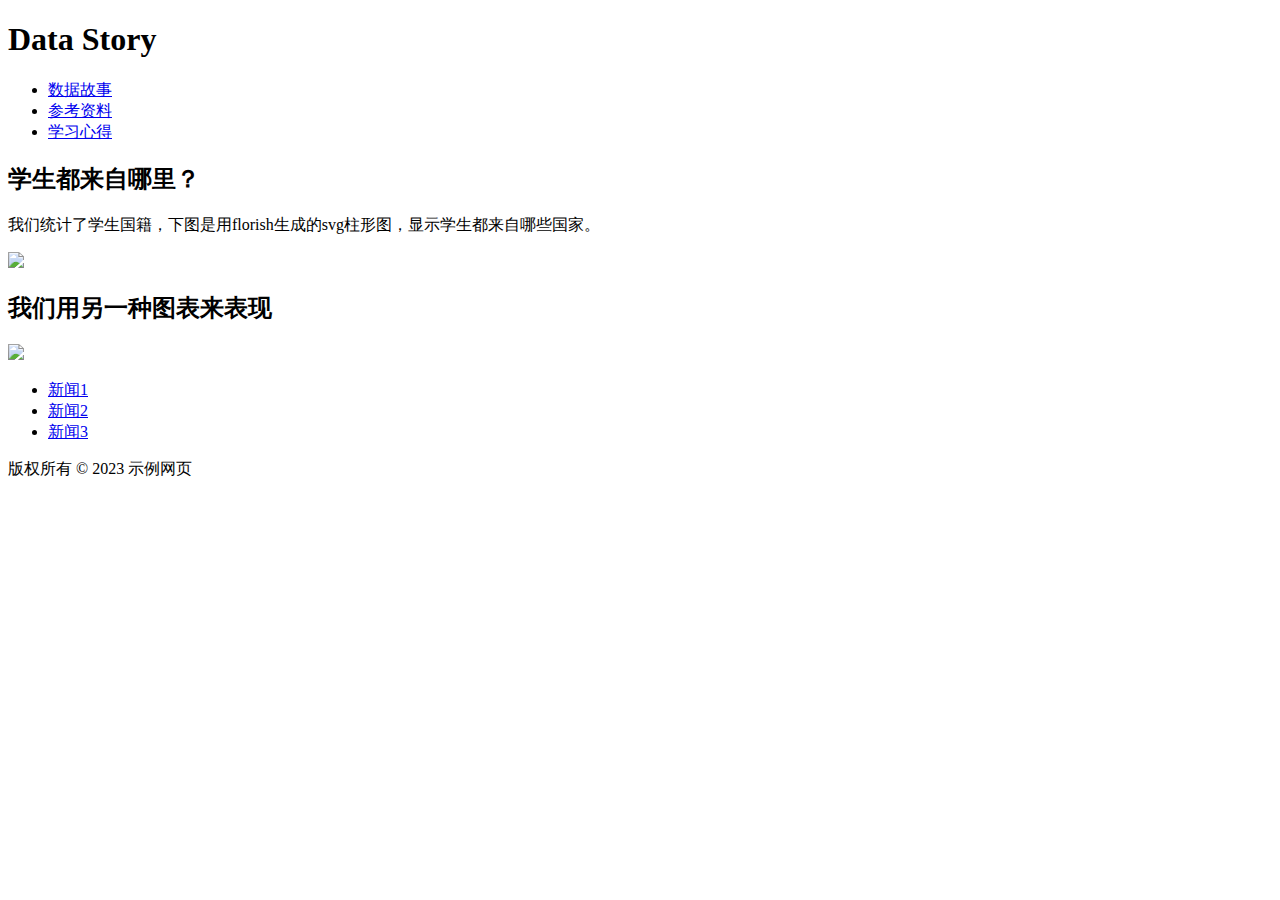
==== index.html @ 2dd67aa3 "Add files via upload" ====
<!DOCTYPE html>
<html>
  <head>
    <meta charset="UTF-8">
    <title>DataWork</title>
    <link rel="stylesheet" href="css/style.css">
  </head>
  <body>
    <header>
      <h1>Data Story</h1>
    </header>
    <nav>
      <ul>
        <li><a href="#">数据故事</a></li>
        <li><a href="#">参考资料</a></li>
        <li><a href="#">学习心得</a></li>
		</ul>
    </nav>
    <main>
      <section>
        <h2>学生都来自哪里？</h2>
        <p>我们统计了学生国籍，下图是用florish生成的svg柱形图，显示学生都来自哪些国家。</p>
		<img width="400px" src="img/column-svg.svg"></img>
	  </section>
      <section>
        <h2>我们用另一种图表来表现</h2>
		<img width="400px" src="img/circle-svg.svg"></img>
        <ul>
          <li><a href="#">新闻1</a></li>
          <li><a href="#">新闻2</a></li>
          <li><a href="#">新闻3</a></li>
        </ul>
      </section>
    </main>
    <footer>
      <p>版权所有 © 2023 示例网页</p>
    </footer>
  </body>
</html>
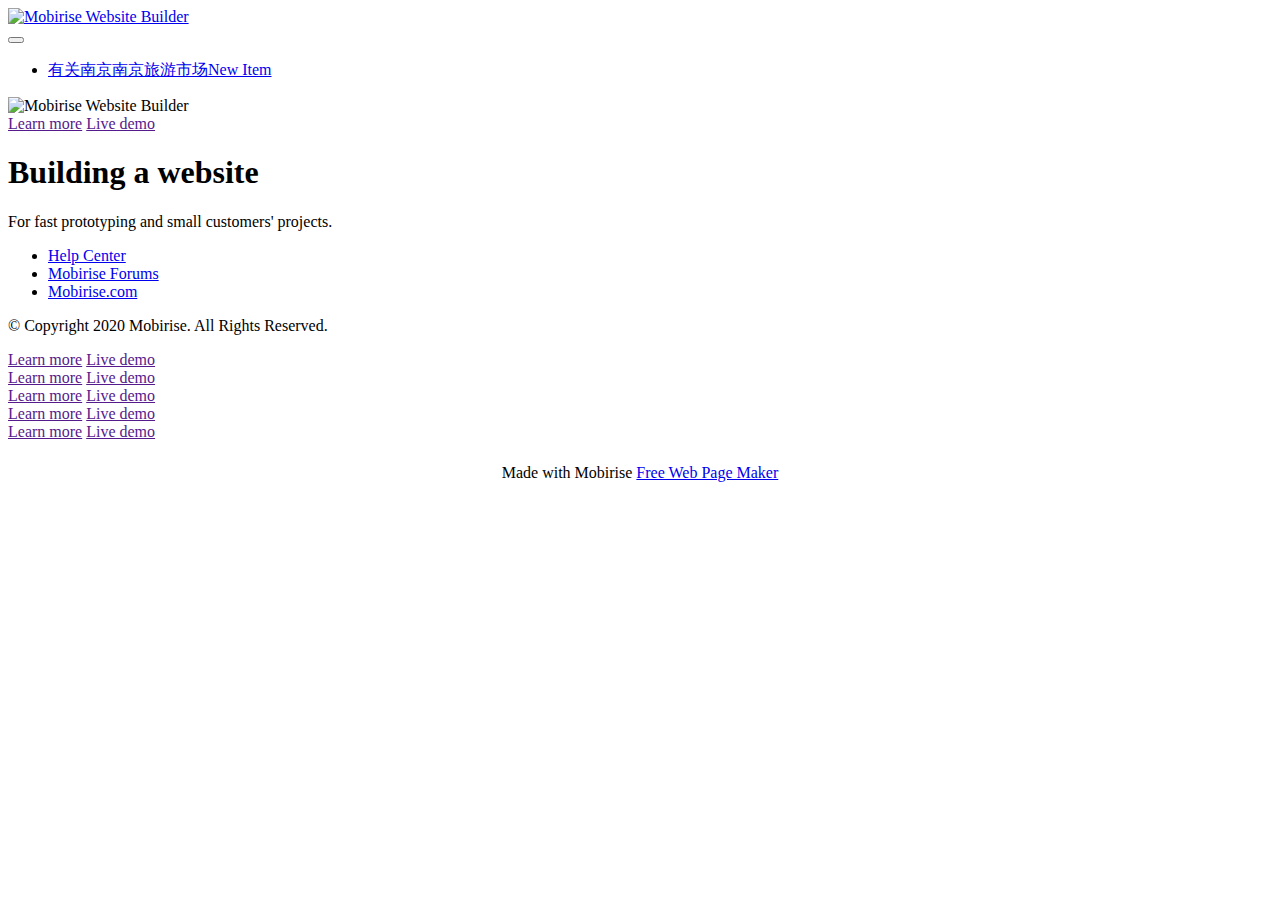
==== commit d3750ca9: "Add files via upload" ====
--- a/index.html
+++ b/index.html
@@ -1,39 +1,292 @@
-<!DOCTYPE html>
-<html>
-  <head>
-    <meta charset="UTF-8">
-    <title>DataWork</title>
-    <link rel="stylesheet" href="css/style.css">
-  </head>
-  <body>
-    <header>
-      <h1>Data Story</h1>
-    </header>
-    <nav>
-      <ul>
-        <li><a href="#">数据故事</a></li>
-        <li><a href="#">参考资料</a></li>
-        <li><a href="#">学习心得</a></li>
-		</ul>
-    </nav>
-    <main>
-      <section>
-        <h2>学生都来自哪里？</h2>
-        <p>我们统计了学生国籍，下图是用florish生成的svg柱形图，显示学生都来自哪些国家。</p>
-		<img width="400px" src="img/column-svg.svg"></img>
-	  </section>
-      <section>
-        <h2>我们用另一种图表来表现</h2>
-		<img width="400px" src="img/circle-svg.svg"></img>
-        <ul>
-          <li><a href="#">新闻1</a></li>
-          <li><a href="#">新闻2</a></li>
-          <li><a href="#">新闻3</a></li>
-        </ul>
-      </section>
-    </main>
-    <footer>
-      <p>版权所有 © 2023 示例网页</p>
-    </footer>
-  </body>
+<!DOCTYPE html>
+<html  >
+<head>
+  <!-- Site made with Mobirise Website Builder v5.8.12, https://mobirise.com -->
+  <meta charset="UTF-8">
+  <meta http-equiv="X-UA-Compatible" content="IE=edge">
+  <meta name="generator" content="Mobirise v5.8.12, mobirise.com">
+  <meta name="viewport" content="width=device-width, initial-scale=1, minimum-scale=1">
+  <link rel="shortcut icon" href="assets/images/-121x109.jpeg" type="image/x-icon">
+  <meta name="description" content="">
+  
+  
+  <title>Home</title>
+  <link rel="stylesheet" href="assets/web/assets/mobirise-icons2/mobirise2.css">
+  <link rel="stylesheet" href="assets/bootstrap/css/bootstrap.min.css">
+  <link rel="stylesheet" href="assets/bootstrap/css/bootstrap-grid.min.css">
+  <link rel="stylesheet" href="assets/bootstrap/css/bootstrap-reboot.min.css">
+  <link rel="stylesheet" href="assets/dropdown/css/style.css">
+  <link rel="stylesheet" href="assets/socicon/css/styles.css">
+  <link rel="stylesheet" href="assets/theme/css/style.css">
+  <link rel="preload" href="https://fonts.googleapis.com/css?family=Jost:100,200,300,400,500,600,700,800,900,100i,200i,300i,400i,500i,600i,700i,800i,900i&display=swap" as="style" onload="this.onload=null;this.rel='stylesheet'">
+  <noscript><link rel="stylesheet" href="https://fonts.googleapis.com/css?family=Jost:100,200,300,400,500,600,700,800,900,100i,200i,300i,400i,500i,600i,700i,800i,900i&display=swap"></noscript>
+  <link rel="preload" as="style" href="assets/mobirise/css/mbr-additional.css"><link rel="stylesheet" href="assets/mobirise/css/mbr-additional.css" type="text/css">
+
+  
+  
+  
+</head>
+<body>
+  
+  <section data-bs-version="5.1" class="menu cid-s48OLK6784" once="menu" id="menu1-h">
+    
+    <nav class="navbar navbar-dropdown navbar-fixed-top navbar-expand-lg">
+        <div class="container">
+            <div class="navbar-brand">
+                <span class="navbar-logo">
+                    <a href="https://mobiri.se">
+                        <img src="assets/images/-121x109.jpeg" alt="Mobirise Website Builder" style="height: 3.8rem;">
+                    </a>
+                </span>
+                <span class="navbar-caption-wrap"><a class="navbar-caption text-primary display-7" href="https://mobiri.se"></a></span>
+            </div>
+            <button class="navbar-toggler" type="button" data-toggle="collapse" data-bs-toggle="collapse" data-target="#navbarSupportedContent" data-bs-target="#navbarSupportedContent" aria-controls="navbarNavAltMarkup" aria-expanded="false" aria-label="Toggle navigation">
+                <div class="hamburger">
+                    <span></span>
+                    <span></span>
+                    <span></span>
+                    <span></span>
+                </div>
+            </button>
+            <div class="collapse navbar-collapse" id="navbarSupportedContent">
+                <ul class="navbar-nav nav-dropdown nav-right" data-app-modern-menu="true"><li class="nav-item dropdown"><a class="nav-link link dropdown-toggle text-black show display-4" href="https://mobirise.com" data-toggle="dropdown-submenu" data-bs-toggle="dropdown" data-bs-auto-close="outside" aria-expanded="true"><span class="mobi-mbri mobi-mbri-align-justify mbr-iconfont mbr-iconfont-btn"></span></a><div class="dropdown-menu show" aria-labelledby="dropdown-626" data-bs-popper="none"><a class="dropdown-item text-black display-4" href="https://mobirise.com">有关南京</a><a class="dropdown-item text-black display-4" href="https://mobirise.com">南京旅游市场</a><a class="dropdown-item text-black display-4" href="https://mobirise.com">New Item</a></div></li></ul>
+                
+                
+            </div>
+        </div>
+    </nav>
+
+</section>
+
+<section data-bs-version="5.1" class="header1 cid-s48MCQYojq mbr-fullscreen" id="header1-f">
+
+    
+
+    <div class="mbr-overlay" style="opacity: 0.2; background-color: rgb(255, 255, 255);"></div>
+
+    <div class="align-center container-fluid">
+        <div class="row justify-content-center">
+            <div class="col-12 col-lg-7">
+                
+                
+                
+                
+            </div>
+        </div>
+    </div>
+</section>
+
+<section data-bs-version="5.1" class="image3 cid-s48upRUlSD mbr-fullscreen" id="image3-9">
+    
+
+    
+
+    <div class="container-fluid">
+        <div class="row justify-content-center">
+            <div class="col-12 col-lg-12">
+                <div class="image-wrapper">
+                    <img src="assets/images/-1916x1640.jpeg" alt="Mobirise Website Builder">
+                    
+                </div>
+            </div>
+        </div>
+    </div>
+</section>
+
+<section data-bs-version="5.1" class="content1 cid-s48vaXqeL6 mbr-fullscreen" id="content1-b">
+    
+    <div class="container">
+        <div class="row justify-content-center">
+            <div class="title col-12 col-md-10">
+                
+                
+                
+            </div>
+        </div>
+    </div>
+</section>
+
+<section data-bs-version="5.1" class="content1 cid-s48vnjULo4 mbr-fullscreen" id="content1-c">
+    
+    <div class="container">
+        <div class="row justify-content-center">
+            <div class="title col-12 col-md-12">
+                
+                
+                
+            </div>
+        </div>
+    </div>
+</section>
+
+<section data-bs-version="5.1" class="content11 cid-tFLt9DTn0B" id="content11-q">
+    
+    <div class="container">
+        <div class="row justify-content-center">
+            <div class="col-md-12 col-lg-10">
+                <div class="mbr-section-btn align-center">
+                    <a class="btn btn-primary display-4" href="">Learn more</a>
+                    <a class="btn btn-primary-outline display-4" href="">Live demo</a>
+                </div>
+            </div>
+        </div>
+    </div>
+</section>
+
+<section data-bs-version="5.1" class="content1 cid-s48vrXhP0J mbr-fullscreen" id="content1-d">
+    
+    <div class="container">
+        <div class="row justify-content-center">
+            <div class="title col-12 col-md-6">
+                
+                
+                
+            </div>
+        </div>
+    </div>
+</section>
+
+<section data-bs-version="5.1" class="header3 cid-tFD9rQkhmx mbr-fullscreen" id="header3-k">
+
+    
+
+    
+    <div class="mbr-overlay" style="opacity: 0.2; background-color: rgb(255, 255, 255);"></div>
+
+    <div class="align-center container">
+        <div class="row justify-content-end">
+            <div class="col-12 col-lg-6">
+                <h1 class="mbr-section-title mbr-fonts-style mb-3 display-1"><strong>Building a website</strong></h1>
+                
+                <p class="mbr-text mbr-fonts-style display-7">For fast prototyping and small customers' projects.</p>
+                
+            </div>
+        </div>
+    </div>
+</section>
+
+<section data-bs-version="5.1" class="footer3 cid-s48P1Icc8J" once="footers" id="footer3-i">
+
+    
+
+    
+
+    <div class="container">
+        <div class="media-container-row align-center mbr-white">
+            <div class="row row-links">
+                <ul class="foot-menu">
+                    
+                    
+                    
+                    
+                    
+                <li class="foot-menu-item mbr-fonts-style display-7"><a href="https://mobirise.com/help/" class="text-success">Help Center</a></li><li class="foot-menu-item mbr-fonts-style display-7"><a href="http://forums.mobirise.com/" class="text-success">Mobirise Forums</a></li><li class="foot-menu-item mbr-fonts-style display-7"><a href="https://mobirise.com/" class="text-success">Mobirise.com</a></li></ul>
+            </div>
+            <div class="row social-row">
+                <div class="social-list align-right pb-2">
+                    
+                    
+                    
+                    
+                    
+                    
+                <div class="soc-item">
+                        <a href="https://twitter.com/mobirise" target="_blank">
+                            <span class="socicon-twitter socicon mbr-iconfont mbr-iconfont-social"></span>
+                        </a>
+                    </div><div class="soc-item">
+                        <a href="https://www.facebook.com/pages/Mobirise/1616226671953247" target="_blank">
+                            <span class="socicon-facebook socicon mbr-iconfont mbr-iconfont-social"></span>
+                        </a>
+                    </div><div class="soc-item">
+                        <a href="https://www.youtube.com/c/mobirise" target="_blank">
+                            <span class="socicon-youtube socicon mbr-iconfont mbr-iconfont-social"></span>
+                        </a>
+                    </div><div class="soc-item">
+                        <a href="https://instagram.com/mobirise" target="_blank">
+                            <span class="mbr-iconfont mbr-iconfont-social socicon-instagram socicon"></span>
+                        </a>
+                    </div></div>
+            </div>
+            <div class="row row-copirayt">
+                <p class="mbr-text mb-0 mbr-fonts-style mbr-white align-center display-7">
+                    © Copyright 2020 Mobirise. All Rights Reserved.
+                </p>
+            </div>
+        </div>
+    </div>
+</section>
+
+<section data-bs-version="5.1" class="content11 cid-tFLt8rMuEV" id="content11-l">
+    
+    <div class="container">
+        <div class="row justify-content-center">
+            <div class="col-md-12 col-lg-10">
+                <div class="mbr-section-btn align-center">
+                    <a class="btn btn-primary display-4" href="">Learn more</a>
+                    <a class="btn btn-primary-outline display-4" href="">Live demo</a>
+                </div>
+            </div>
+        </div>
+    </div>
+</section>
+
+<section data-bs-version="5.1" class="content11 cid-tFLt8EvlIe" id="content11-m">
+    
+    <div class="container">
+        <div class="row justify-content-center">
+            <div class="col-md-12 col-lg-10">
+                <div class="mbr-section-btn align-center">
+                    <a class="btn btn-primary display-4" href="">Learn more</a>
+                    <a class="btn btn-primary-outline display-4" href="">Live demo</a>
+                </div>
+            </div>
+        </div>
+    </div>
+</section>
+
+<section data-bs-version="5.1" class="content11 cid-tFLt8KgrgO" id="content11-n">
+    
+    <div class="container">
+        <div class="row justify-content-center">
+            <div class="col-md-12 col-lg-10">
+                <div class="mbr-section-btn align-center">
+                    <a class="btn btn-primary display-4" href="">Learn more</a>
+                    <a class="btn btn-primary-outline display-4" href="">Live demo</a>
+                </div>
+            </div>
+        </div>
+    </div>
+</section>
+
+<section data-bs-version="5.1" class="content11 cid-tFLt8TXLFl" id="content11-o">
+    
+    <div class="container">
+        <div class="row justify-content-center">
+            <div class="col-md-12 col-lg-10">
+                <div class="mbr-section-btn align-center">
+                    <a class="btn btn-primary display-4" href="">Learn more</a>
+                    <a class="btn btn-primary-outline display-4" href="">Live demo</a>
+                </div>
+            </div>
+        </div>
+    </div>
+</section>
+
+<section data-bs-version="5.1" class="content11 cid-tFLt8YM7vu" id="content11-p">
+    
+    <div class="container">
+        <div class="row justify-content-center">
+            <div class="col-md-12 col-lg-10">
+                <div class="mbr-section-btn align-center">
+                    <a class="btn btn-primary display-4" href="">Learn more</a>
+                    <a class="btn btn-primary-outline display-4" href="">Live demo</a>
+                </div>
+            </div>
+        </div>
+    </div>
+</section><section class="display-7" style="padding: 0;align-items: center;justify-content: center;flex-wrap: wrap;    align-content: center;display: flex;position: relative;height: 4rem;"><a href="https://mobiri.se/3026764" style="flex: 1 1;height: 4rem;position: absolute;width: 100%;z-index: 1;"><img alt="Mobirise.com" style="height: 4rem;" src="[data-uri]"></a><p style="margin: 0;text-align: center;" class="display-7">Made with Mobirise &#8204;</p><a style="z-index:1" href="https://mobirise.com/web-page-maker.html">Free Web Page Maker</a></section><script src="assets/bootstrap/js/bootstrap.bundle.min.js"></script>  <script src="assets/smoothscroll/smooth-scroll.js"></script>  <script src="assets/ytplayer/index.js"></script>  <script src="assets/dropdown/js/navbar-dropdown.js"></script>  <script src="assets/theme/js/script.js"></script>  
+  
+  
+</body>
 </html>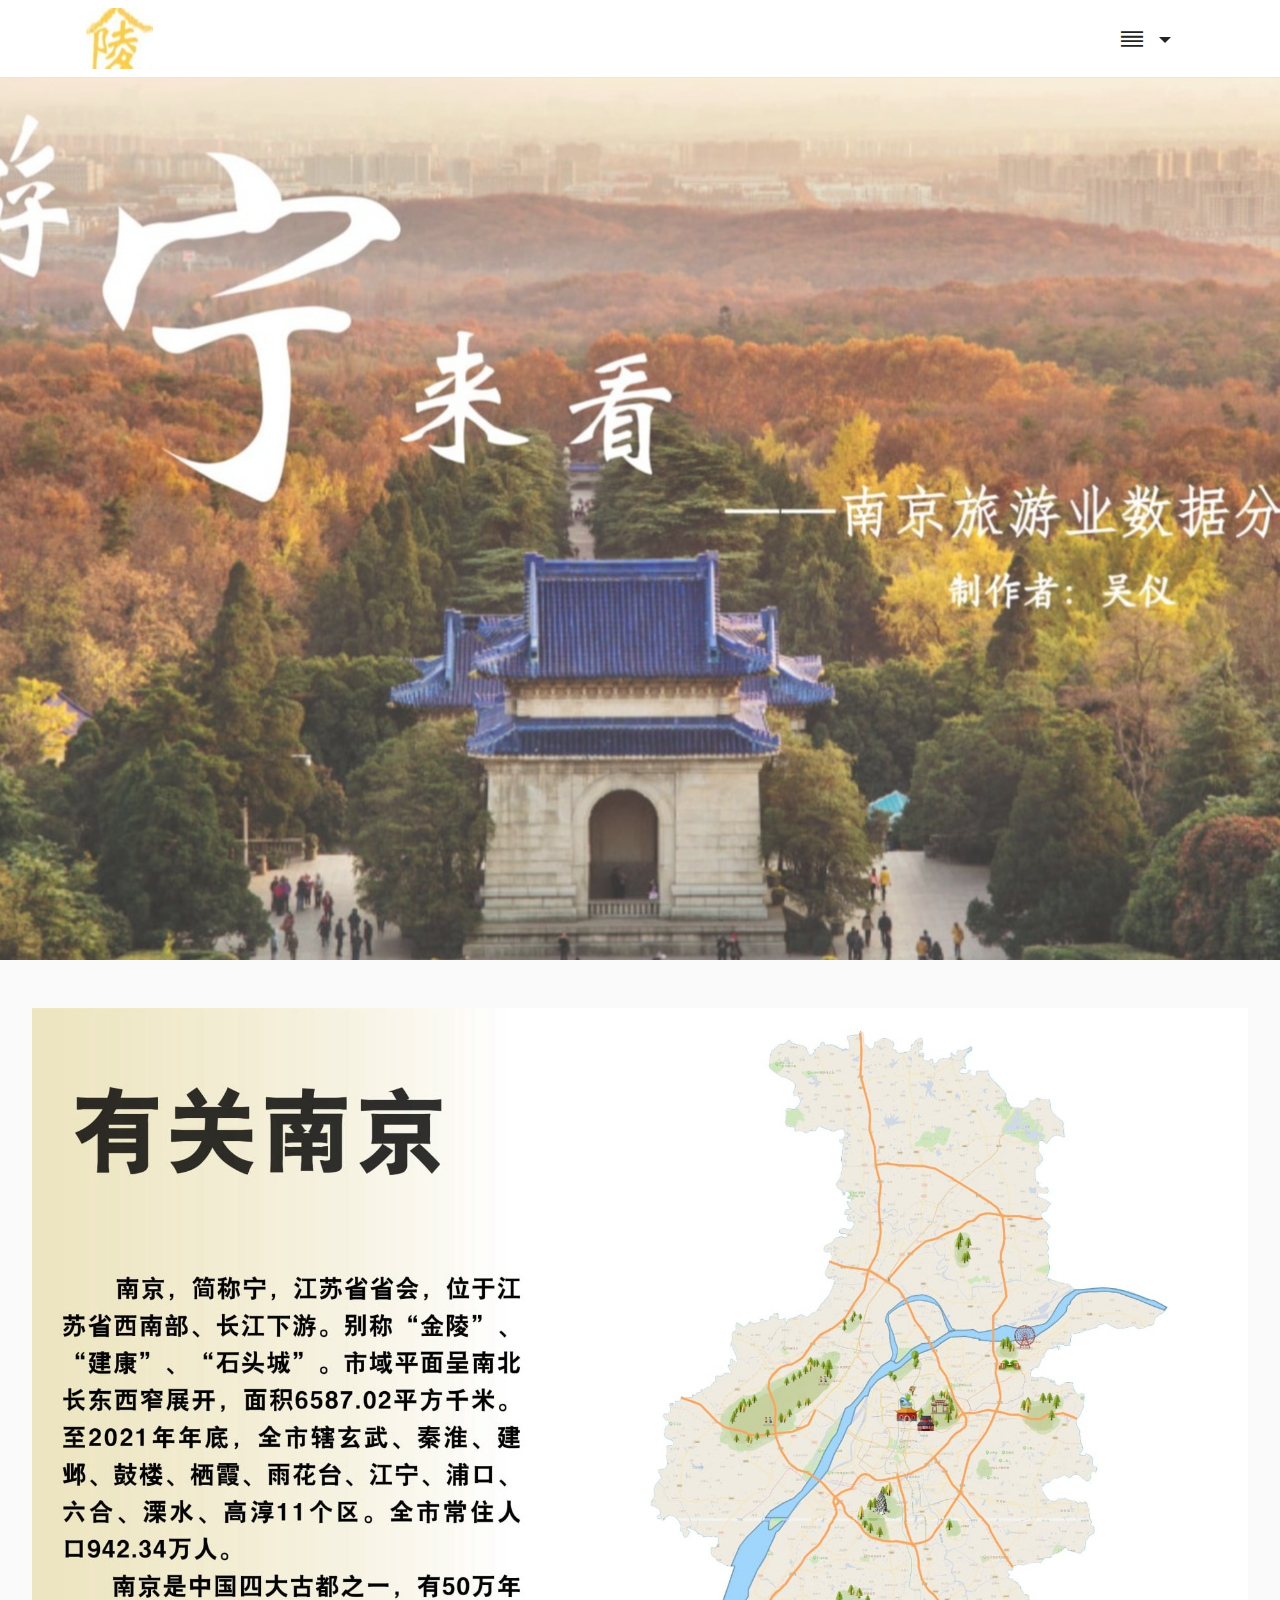
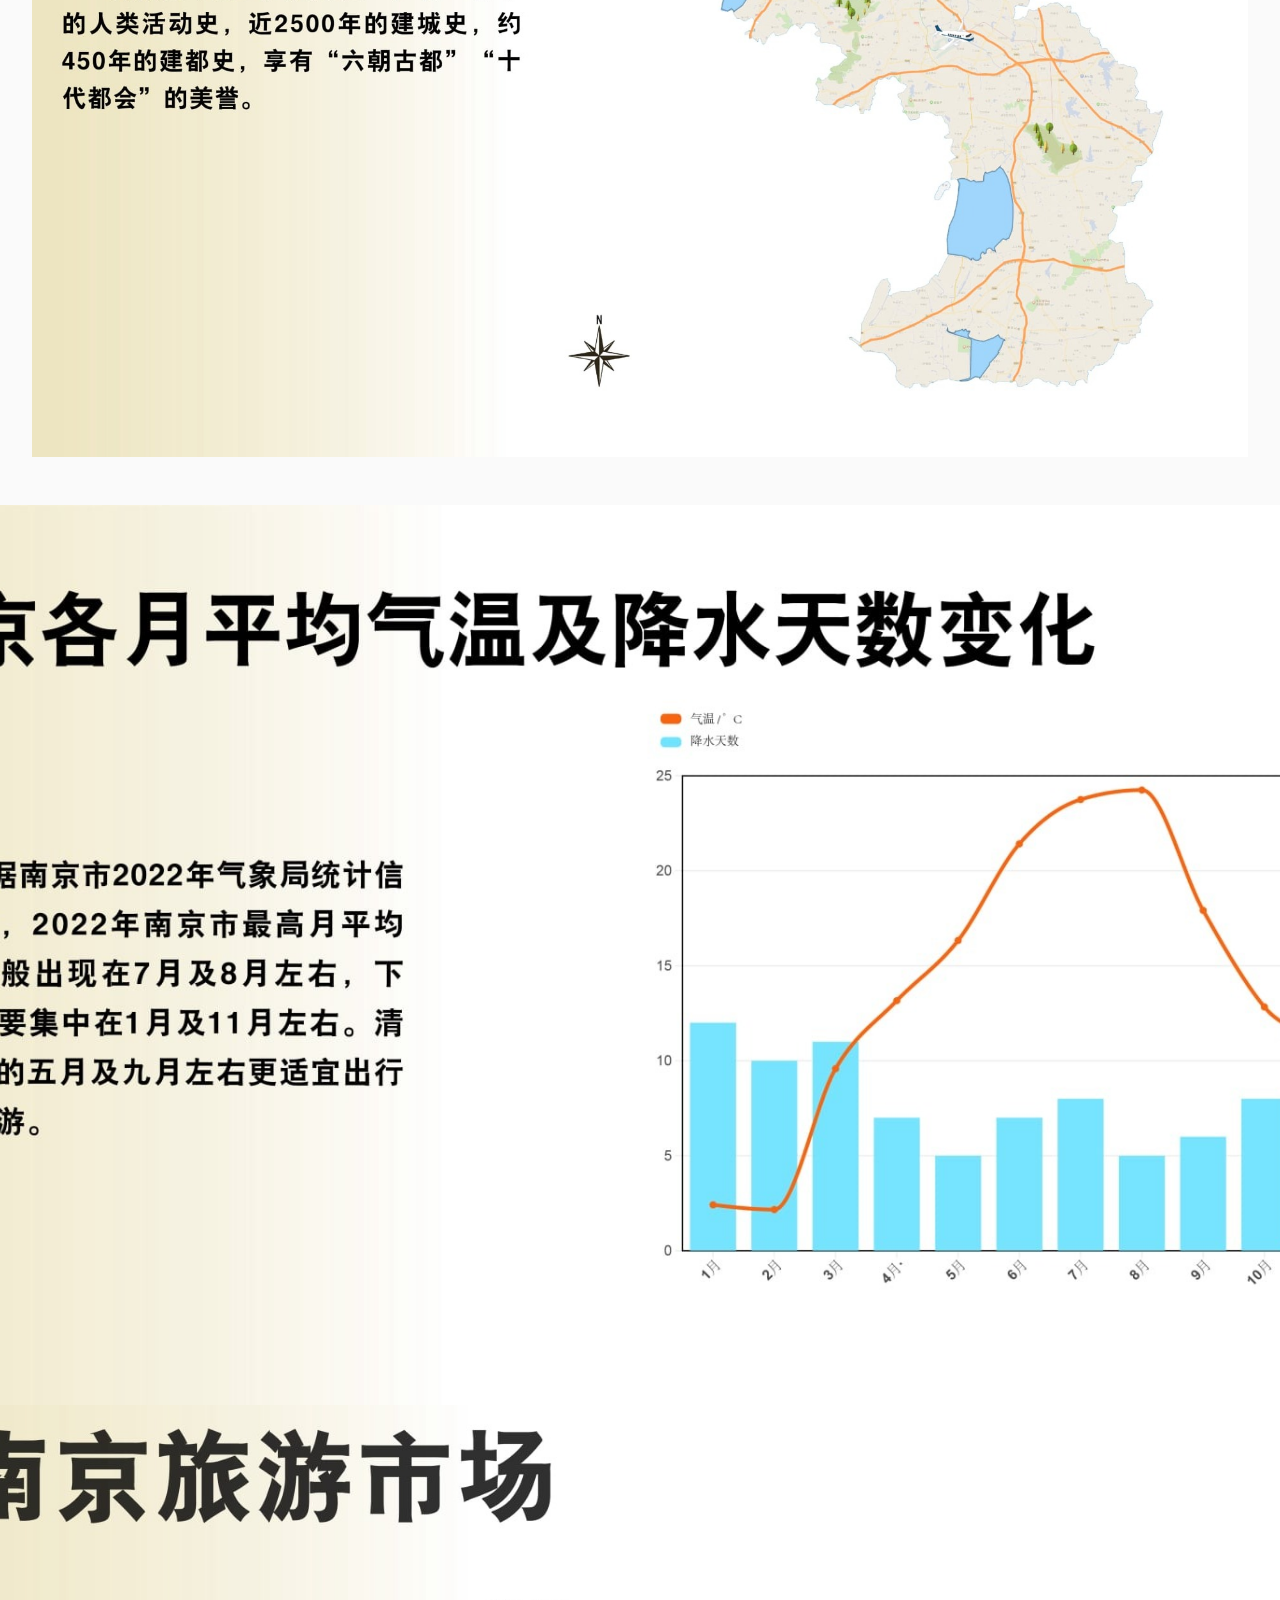
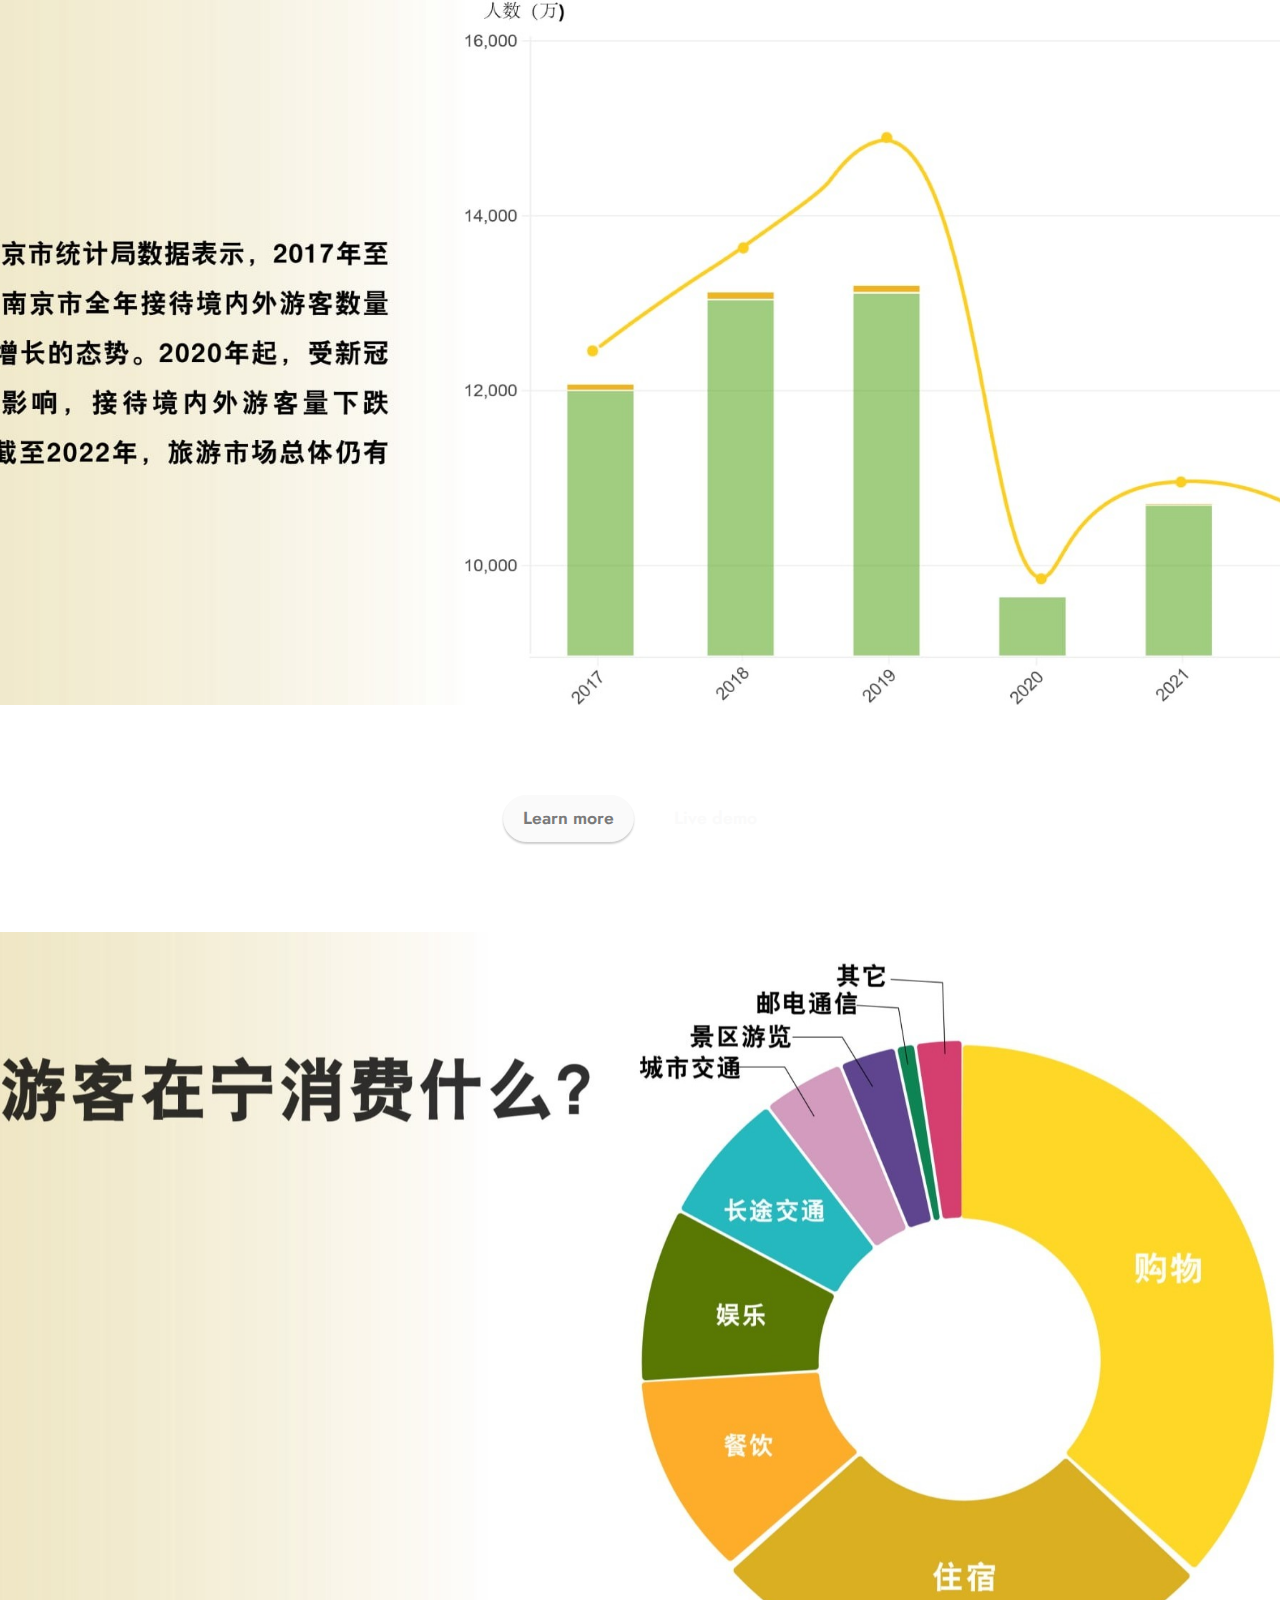
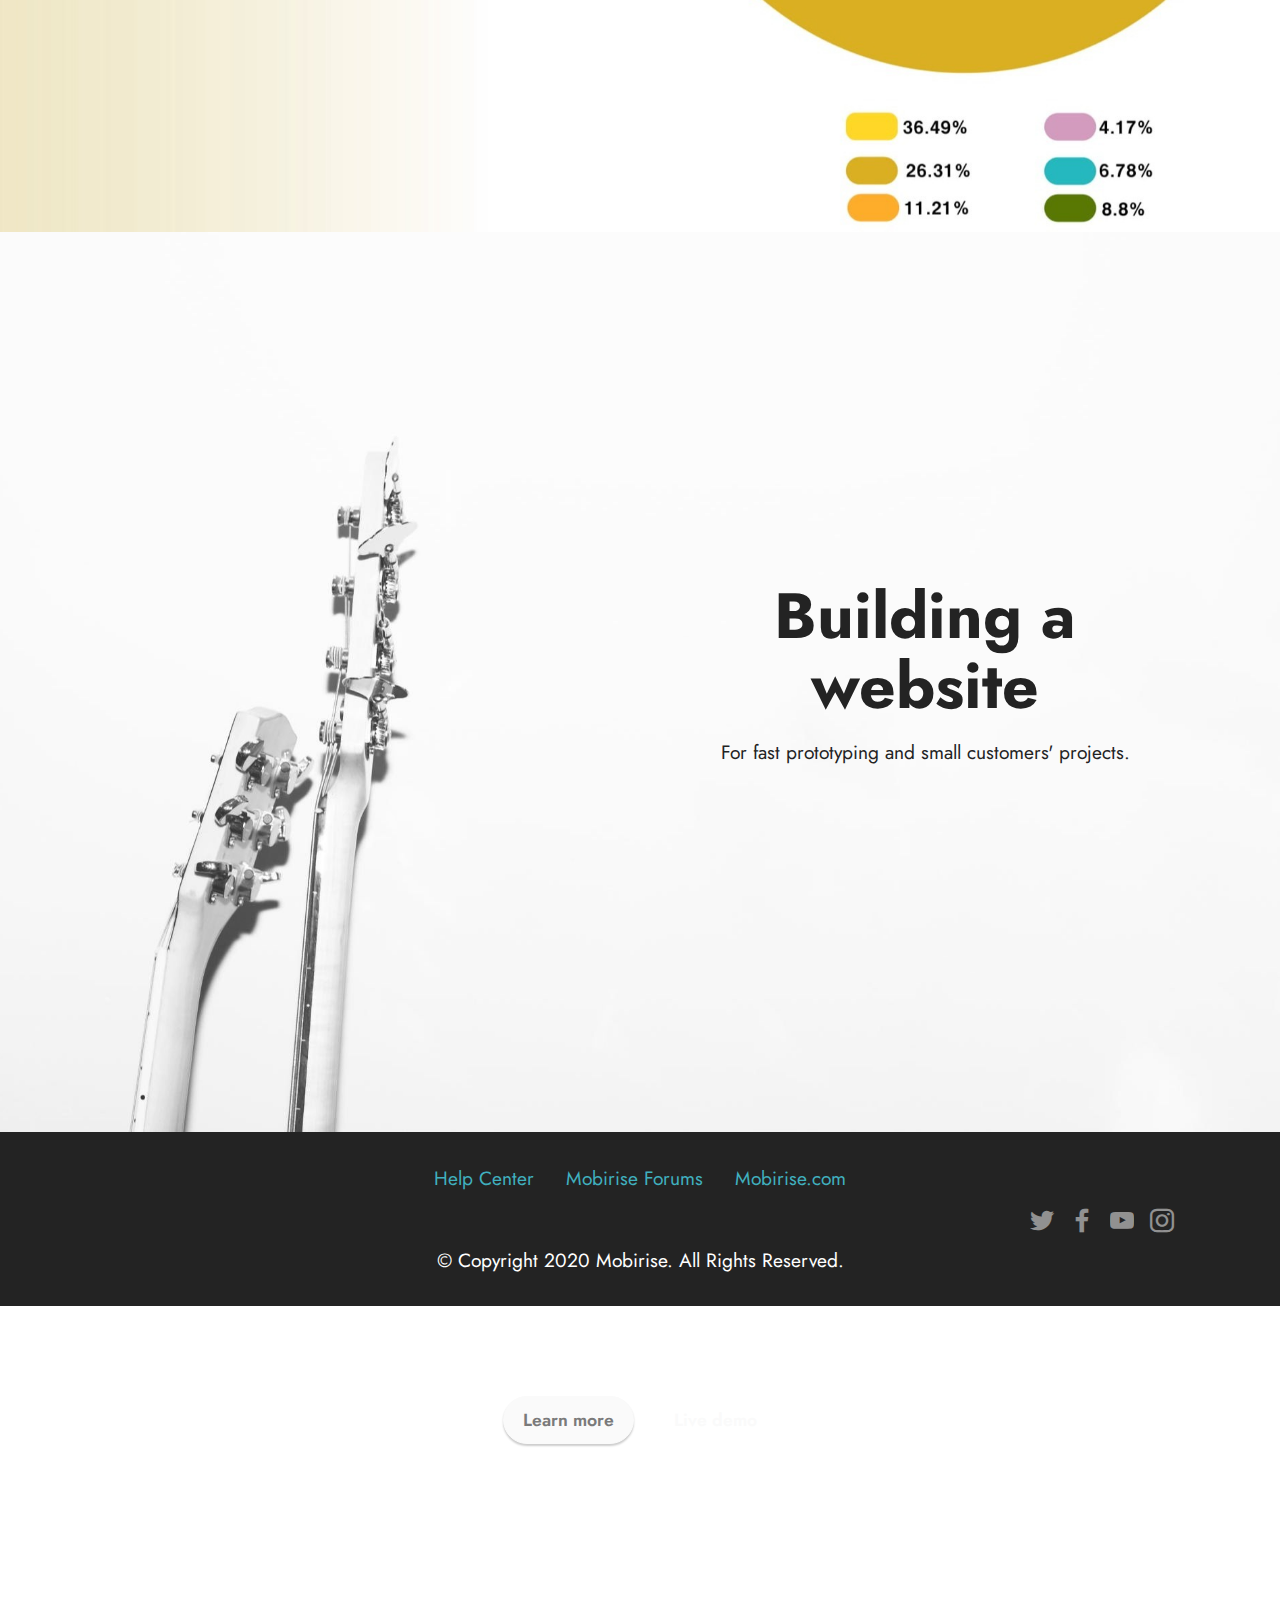
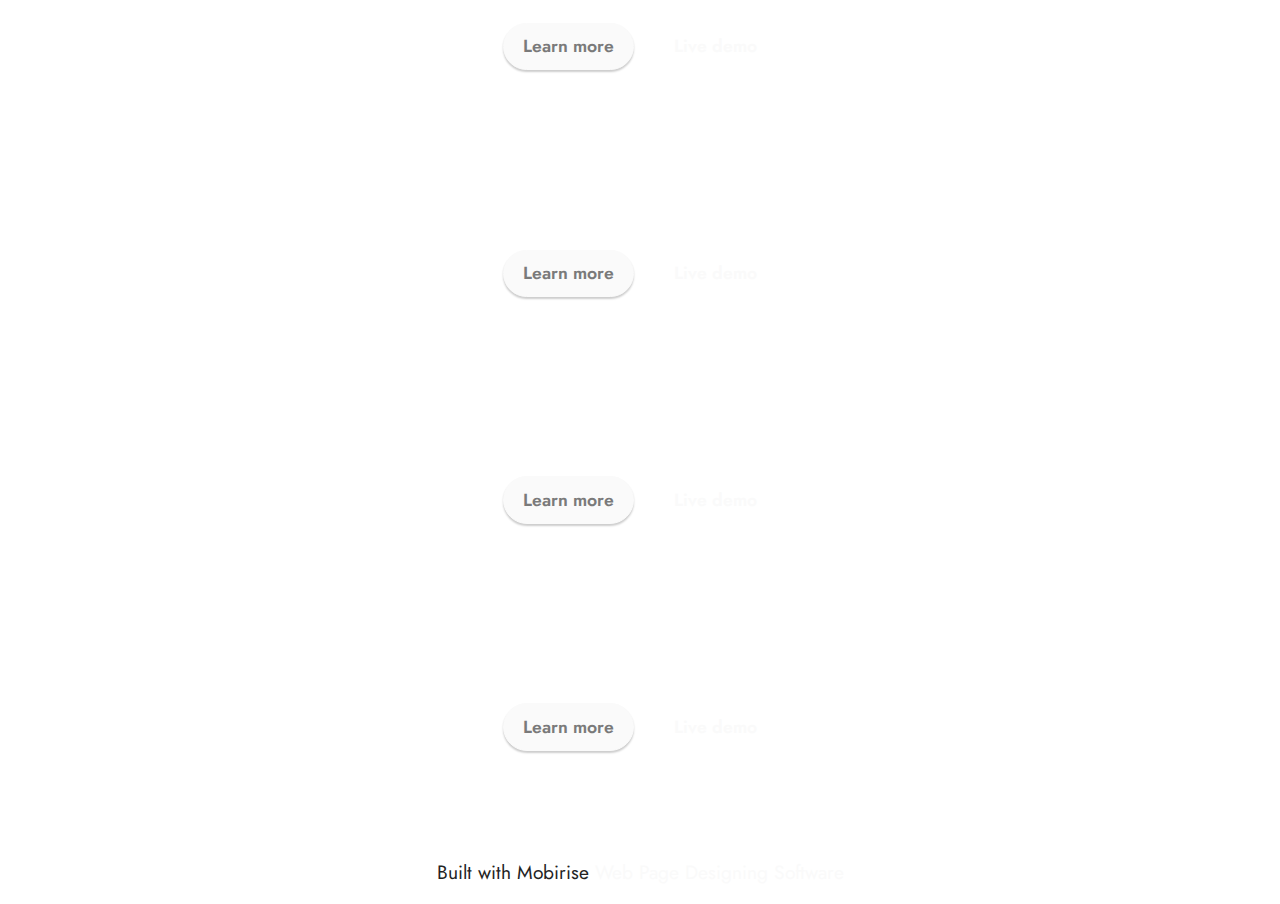
==== commit 5eb4259e: "Add files via upload" ====
--- a/index.html
+++ b/index.html
@@ -285,7 +285,7 @@
             </div>
         </div>
     </div>
-</section><section class="display-7" style="padding: 0;align-items: center;justify-content: center;flex-wrap: wrap;    align-content: center;display: flex;position: relative;height: 4rem;"><a href="https://mobiri.se/3026764" style="flex: 1 1;height: 4rem;position: absolute;width: 100%;z-index: 1;"><img alt="Mobirise.com" style="height: 4rem;" src="[data-uri]"></a><p style="margin: 0;text-align: center;" class="display-7">Made with Mobirise &#8204;</p><a style="z-index:1" href="https://mobirise.com/web-page-maker.html">Free Web Page Maker</a></section><script src="assets/bootstrap/js/bootstrap.bundle.min.js"></script>  <script src="assets/smoothscroll/smooth-scroll.js"></script>  <script src="assets/ytplayer/index.js"></script>  <script src="assets/dropdown/js/navbar-dropdown.js"></script>  <script src="assets/theme/js/script.js"></script>  
+</section><section class="display-7" style="padding: 0;align-items: center;justify-content: center;flex-wrap: wrap;    align-content: center;display: flex;position: relative;height: 4rem;"><a href="https://mobiri.se/3026764" style="flex: 1 1;height: 4rem;position: absolute;width: 100%;z-index: 1;"><img alt="Mobirise.com" style="height: 4rem;" src="[data-uri]"></a><p style="margin: 0;text-align: center;" class="display-7">Built with Mobirise &#8204;</p><a style="z-index:1" href="https://mobirise.com/website-design-software.html">Web Page Designing Software</a></section><script src="assets/bootstrap/js/bootstrap.bundle.min.js"></script>  <script src="assets/smoothscroll/smooth-scroll.js"></script>  <script src="assets/ytplayer/index.js"></script>  <script src="assets/dropdown/js/navbar-dropdown.js"></script>  <script src="assets/theme/js/script.js"></script>  
   
   
 </body>
--- a/assets/web/assets/mobirise-icons2/mobirise2.css
+++ b/assets/web/assets/mobirise-icons2/mobirise2.css
@@ -0,0 +1,498 @@
+@font-face {
+  font-family: 'Moririse2';
+  font-display: swap;
+  src:  url('mobirise2.eot?f2bix4');
+  src:  url('mobirise2.eot?f2bix4#iefix') format('embedded-opentype'),
+    url('mobirise2.ttf?f2bix4') format('truetype'),
+    url('mobirise2.woff?f2bix4') format('woff'),
+    url('mobirise2.svg?f2bix4#mobirise2') format('svg');
+  font-weight: normal;
+  font-style: normal;
+}
+
+[class^="mobi-"], [class*=" mobi-"] {
+  /* use !important to prevent issues with browser extensions that change fonts */
+  font-family: 'Moririse2' !important;
+  speak: none;
+  font-style: normal;
+  font-weight: normal;
+  font-variant: normal;
+  text-transform: none;
+  line-height: 1;
+
+  /* Better Font Rendering =========== */
+  -webkit-font-smoothing: antialiased;
+  -moz-osx-font-smoothing: grayscale;
+}
+
+.mobi-mbri-add-submenu:before {
+  content: "\e900";
+}
+.mobi-mbri-alert:before {
+  content: "\e901";
+}
+.mobi-mbri-align-center:before {
+  content: "\e902";
+}
+.mobi-mbri-align-justify:before {
+  content: "\e903";
+}
+.mobi-mbri-align-left:before {
+  content: "\e904";
+}
+.mobi-mbri-align-right:before {
+  content: "\e905";
+}
+.mobi-mbri-android:before {
+  content: "\e906";
+}
+.mobi-mbri-apple:before {
+  content: "\e907";
+}
+.mobi-mbri-arrow-down:before {
+  content: "\e908";
+}
+.mobi-mbri-arrow-next:before {
+  content: "\e909";
+}
+.mobi-mbri-arrow-prev:before {
+  content: "\e90a";
+}
+.mobi-mbri-arrow-up:before {
+  content: "\e90b";
+}
+.mobi-mbri-bold:before {
+  content: "\e90c";
+}
+.mobi-mbri-bookmark:before {
+  content: "\e90d";
+}
+.mobi-mbri-bootstrap:before {
+  content: "\e90e";
+}
+.mobi-mbri-briefcase:before {
+  content: "\e90f";
+}
+.mobi-mbri-browse:before {
+  content: "\e910";
+}
+.mobi-mbri-bulleted-list:before {
+  content: "\e911";
+}
+.mobi-mbri-calendar:before {
+  content: "\e912";
+}
+.mobi-mbri-camera:before {
+  content: "\e913";
+}
+.mobi-mbri-cart-add:before {
+  content: "\e914";
+}
+.mobi-mbri-cart-full:before {
+  content: "\e915";
+}
+.mobi-mbri-cash:before {
+  content: "\e916";
+}
+.mobi-mbri-change-style:before {
+  content: "\e917";
+}
+.mobi-mbri-chat:before {
+  content: "\e918";
+}
+.mobi-mbri-clock:before {
+  content: "\e919";
+}
+.mobi-mbri-close:before {
+  content: "\e91a";
+}
+.mobi-mbri-cloud:before {
+  content: "\e91b";
+}
+.mobi-mbri-code:before {
+  content: "\e91c";
+}
+.mobi-mbri-contact-form:before {
+  content: "\e91d";
+}
+.mobi-mbri-credit-card:before {
+  content: "\e91e";
+}
+.mobi-mbri-cursor-click:before {
+  content: "\e91f";
+}
+.mobi-mbri-cust-feedback:before {
+  content: "\e920";
+}
+.mobi-mbri-database:before {
+  content: "\e921";
+}
+.mobi-mbri-delivery:before {
+  content: "\e922";
+}
+.mobi-mbri-desktop:before {
+  content: "\e923";
+}
+.mobi-mbri-devices:before {
+  content: "\e924";
+}
+.mobi-mbri-down:before {
+  content: "\e925";
+}
+.mobi-mbri-download-2:before {
+  content: "\e926";
+}
+.mobi-mbri-download:before {
+  content: "\e927";
+}
+.mobi-mbri-drag-n-drop-2:before {
+  content: "\e928";
+}
+.mobi-mbri-drag-n-drop:before {
+  content: "\e929";
+}
+.mobi-mbri-edit-2:before {
+  content: "\e92a";
+}
+.mobi-mbri-edit:before {
+  content: "\e92b";
+}
+.mobi-mbri-error:before {
+  content: "\e92c";
+}
+.mobi-mbri-extension:before {
+  content: "\e92d";
+}
+.mobi-mbri-features:before {
+  content: "\e92e";
+}
+.mobi-mbri-file:before {
+  content: "\e92f";
+}
+.mobi-mbri-flag:before {
+  content: "\e930";
+}
+.mobi-mbri-folder:before {
+  content: "\e931";
+}
+.mobi-mbri-gift:before {
+  content: "\e932";
+}
+.mobi-mbri-github:before {
+  content: "\e933";
+}
+.mobi-mbri-globe-2:before {
+  content: "\e934";
+}
+.mobi-mbri-globe:before {
+  content: "\e935";
+}
+.mobi-mbri-growing-chart:before {
+  content: "\e936";
+}
+.mobi-mbri-hearth:before {
+  content: "\e937";
+}
+.mobi-mbri-help:before {
+  content: "\e938";
+}
+.mobi-mbri-home:before {
+  content: "\e939";
+}
+.mobi-mbri-hot-cup:before {
+  content: "\e93a";
+}
+.mobi-mbri-idea:before {
+  content: "\e93b";
+}
+.mobi-mbri-image-gallery:before {
+  content: "\e93c";
+}
+.mobi-mbri-image-slider:before {
+  content: "\e93d";
+}
+.mobi-mbri-info:before {
+  content: "\e93e";
+}
+.mobi-mbri-italic:before {
+  content: "\e93f";
+}
+.mobi-mbri-key:before {
+  content: "\e940";
+}
+.mobi-mbri-laptop:before {
+  content: "\e941";
+}
+.mobi-mbri-layers:before {
+  content: "\e942";
+}
+.mobi-mbri-left-right:before {
+  content: "\e943";
+}
+.mobi-mbri-left:before {
+  content: "\e944";
+}
+.mobi-mbri-letter:before {
+  content: "\e945";
+}
+.mobi-mbri-like:before {
+  content: "\e946";
+}
+.mobi-mbri-link:before {
+  content: "\e947";
+}
+.mobi-mbri-lock:before {
+  content: "\e948";
+}
+.mobi-mbri-login:before {
+  content: "\e949";
+}
+.mobi-mbri-logout:before {
+  content: "\e94a";
+}
+.mobi-mbri-magic-stick:before {
+  content: "\e94b";
+}
+.mobi-mbri-map-pin:before {
+  content: "\e94c";
+}
+.mobi-mbri-menu:before {
+  content: "\e94d";
+}
+.mobi-mbri-mobile-2:before {
+  content: "\e94e";
+}
+.mobi-mbri-mobile-horizontal:before {
+  content: "\e94f";
+}
+.mobi-mbri-mobile:before {
+  content: "\e950";
+}
+.mobi-mbri-mobirise:before {
+  content: "\e951";
+}
+.mobi-mbri-more-horizontal:before {
+  content: "\e952";
+}
+.mobi-mbri-more-vertical:before {
+  content: "\e953";
+}
+.mobi-mbri-music:before {
+  content: "\e954";
+}
+.mobi-mbri-new-file:before {
+  content: "\e955";
+}
+.mobi-mbri-numbered-list:before {
+  content: "\e956";
+}
+.mobi-mbri-opened-folder:before {
+  content: "\e957";
+}
+.mobi-mbri-pages:before {
+  content: "\e958";
+}
+.mobi-mbri-paper-plane:before {
+  content: "\e959";
+}
+.mobi-mbri-paperclip:before {
+  content: "\e95a";
+}
+.mobi-mbri-phone:before {
+  content: "\e95b";
+}
+.mobi-mbri-photo:before {
+  content: "\e95c";
+}
+.mobi-mbri-photos:before {
+  content: "\e95d";
+}
+.mobi-mbri-pin:before {
+  content: "\e95e";
+}
+.mobi-mbri-play:before {
+  content: "\e95f";
+}
+.mobi-mbri-plus:before {
+  content: "\e960";
+}
+.mobi-mbri-preview:before {
+  content: "\e961";
+}
+.mobi-mbri-print:before {
+  content: "\e962";
+}
+.mobi-mbri-protect:before {
+  content: "\e963";
+}
+.mobi-mbri-question:before {
+  content: "\e964";
+}
+.mobi-mbri-quote-left:before {
+  content: "\e965";
+}
+.mobi-mbri-quote-right:before {
+  content: "\e966";
+}
+.mobi-mbri-redo:before {
+  content: "\e967";
+}
+.mobi-mbri-refresh:before {
+  content: "\e968";
+}
+.mobi-mbri-responsive-2:before {
+  content: "\e969";
+}
+.mobi-mbri-responsive:before {
+  content: "\e96a";
+}
+.mobi-mbri-right:before {
+  content: "\e96b";
+}
+.mobi-mbri-rocket:before {
+  content: "\e96c";
+}
+.mobi-mbri-sad-face:before {
+  content: "\e96d";
+}
+.mobi-mbri-sale:before {
+  content: "\e96e";
+}
+.mobi-mbri-save:before {
+  content: "\e96f";
+}
+.mobi-mbri-search:before {
+  content: "\e970";
+}
+.mobi-mbri-setting-2:before {
+  content: "\e971";
+}
+.mobi-mbri-setting-3:before {
+  content: "\e972";
+}
+.mobi-mbri-setting:before {
+  content: "\e973";
+}
+.mobi-mbri-share:before {
+  content: "\e974";
+}
+.mobi-mbri-shopping-bag:before {
+  content: "\e975";
+}
+.mobi-mbri-shopping-basket:before {
+  content: "\e976";
+}
+.mobi-mbri-shopping-cart:before {
+  content: "\e977";
+}
+.mobi-mbri-sites:before {
+  content: "\e978";
+}
+.mobi-mbri-smile-face:before {
+  content: "\e979";
+}
+.mobi-mbri-speed:before {
+  content: "\e97a";
+}
+.mobi-mbri-star:before {
+  content: "\e97b";
+}
+.mobi-mbri-success:before {
+  content: "\e97c";
+}
+.mobi-mbri-sun:before {
+  content: "\e97d";
+}
+.mobi-mbri-sun2:before {
+  content: "\e97e";
+}
+.mobi-mbri-tablet-vertical:before {
+  content: "\e97f";
+}
+.mobi-mbri-tablet:before {
+  content: "\e980";
+}
+.mobi-mbri-target:before {
+  content: "\e981";
+}
+.mobi-mbri-timer:before {
+  content: "\e982";
+}
+.mobi-mbri-to-ftp:before {
+  content: "\e983";
+}
+.mobi-mbri-to-local-drive:before {
+  content: "\e984";
+}
+.mobi-mbri-touch-swipe:before {
+  content: "\e985";
+}
+.mobi-mbri-touch:before {
+  content: "\e986";
+}
+.mobi-mbri-trash:before {
+  content: "\e987";
+}
+.mobi-mbri-underline:before {
+  content: "\e988";
+}
+.mobi-mbri-undo:before {
+  content: "\e989";
+}
+.mobi-mbri-unlink:before {
+  content: "\e98a";
+}
+.mobi-mbri-unlock:before {
+  content: "\e98b";
+}
+.mobi-mbri-up-down:before {
+  content: "\e98c";
+}
+.mobi-mbri-up:before {
+  content: "\e98d";
+}
+.mobi-mbri-update:before {
+  content: "\e98e";
+}
+.mobi-mbri-upload-2:before {
+  content: "\e98f";
+}
+.mobi-mbri-upload:before {
+  content: "\e990";
+}
+.mobi-mbri-user-2:before {
+  content: "\e991";
+}
+.mobi-mbri-user:before {
+  content: "\e992";
+}
+.mobi-mbri-users:before {
+  content: "\e993";
+}
+.mobi-mbri-video-play:before {
+  content: "\e994";
+}
+.mobi-mbri-video:before {
+  content: "\e995";
+}
+.mobi-mbri-watch:before {
+  content: "\e996";
+}
+.mobi-mbri-website-theme-2:before {
+  content: "\e997";
+}
+.mobi-mbri-website-theme:before {
+  content: "\e998";
+}
+.mobi-mbri-wifi:before {
+  content: "\e999";
+}
+.mobi-mbri-windows:before {
+  content: "\e99a";
+}
+.mobi-mbri-zoom-in:before {
+  content: "\e99b";
+}
+.mobi-mbri-zoom-out:before {
+  content: "\e99c";
+}
--- a/assets/dropdown/css/style.css
+++ b/assets/dropdown/css/style.css
@@ -0,0 +1,265 @@
+.navbar-dropdown {
+  left: 0;
+  padding: 0;
+  position: absolute;
+  right: 0;
+  top: 0;
+  transition: all 0.45s ease;
+  z-index: 1030;
+  background: #282828; }
+  .navbar-dropdown .navbar-logo {
+    margin-right: 0.8rem;
+    transition: margin 0.3s ease-in-out;
+    vertical-align: middle; }
+    .navbar-dropdown .navbar-logo img {
+      height: 3.125rem;
+      transition: all 0.3s ease-in-out; }
+    .navbar-dropdown .navbar-logo.mbr-iconfont {
+      font-size: 3.125rem;
+      line-height: 3.125rem; }
+  .navbar-dropdown .navbar-caption {
+    font-weight: 700;
+    white-space: normal;
+    vertical-align: -4px;
+    line-height: 3.125rem !important; }
+    .navbar-dropdown .navbar-caption, .navbar-dropdown .navbar-caption:hover {
+      color: inherit;
+      text-decoration: none; }
+  .navbar-dropdown .mbr-iconfont + .navbar-caption {
+    vertical-align: -1px; }
+  .navbar-dropdown.navbar-fixed-top {
+    position: fixed; }
+  .navbar-dropdown .navbar-brand span {
+    vertical-align: -4px; }
+  .navbar-dropdown.bg-color.transparent {
+    background: none; }
+  .navbar-dropdown.navbar-short .navbar-brand {
+    padding: 0.625rem 0; }
+    .navbar-dropdown.navbar-short .navbar-brand span {
+      vertical-align: -1px; }
+  .navbar-dropdown.navbar-short .navbar-caption {
+    line-height: 2.375rem !important;
+    vertical-align: -2px; }
+  .navbar-dropdown.navbar-short .navbar-logo {
+    margin-right: 0.5rem; }
+    .navbar-dropdown.navbar-short .navbar-logo img {
+      height: 2.375rem; }
+    .navbar-dropdown.navbar-short .navbar-logo.mbr-iconfont {
+      font-size: 2.375rem;
+      line-height: 2.375rem; }
+  .navbar-dropdown.navbar-short .mbr-table-cell {
+    height: 3.625rem; }
+  .navbar-dropdown .navbar-close {
+    left: 0.6875rem;
+    position: fixed;
+    top: 0.75rem;
+    z-index: 1000; }
+  .navbar-dropdown .hamburger-icon {
+    content: "";
+    display: inline-block;
+    vertical-align: middle;
+    width: 16px;
+    -webkit-box-shadow: 0 -6px 0 1px #282828,0 0 0 1px #282828,0 6px 0 1px #282828;
+    -moz-box-shadow: 0 -6px 0 1px #282828,0 0 0 1px #282828,0 6px 0 1px #282828;
+    box-shadow: 0 -6px 0 1px #282828,0 0 0 1px #282828,0 6px 0 1px #282828; }
+
+.dropdown-menu .dropdown-toggle[data-toggle="dropdown-submenu"]::after {
+  border-bottom: 0.35em solid transparent;
+  border-left: 0.35em solid;
+  border-right: 0;
+  border-top: 0.35em solid transparent;
+  margin-left: 0.3rem; }
+
+.dropdown-menu .dropdown-item:focus {
+  outline: 0; }
+
+.nav-dropdown {
+  font-size: 0.75rem;
+  font-weight: 500;
+  height: auto !important; }
+  .nav-dropdown .nav-btn {
+    padding-left: 1rem; }
+  .nav-dropdown .link {
+    margin: .667em 1.667em;
+    font-weight: 500;
+    padding: 0;
+    transition: color .2s ease-in-out; }
+    .nav-dropdown .link.dropdown-toggle {
+      margin-right: 2.583em; }
+      .nav-dropdown .link.dropdown-toggle::after {
+        margin-left: .25rem;
+        border-top: 0.35em solid;
+        border-right: 0.35em solid transparent;
+        border-left: 0.35em solid transparent;
+        border-bottom: 0; }
+      .nav-dropdown .link.dropdown-toggle[aria-expanded="true"] {
+        margin: 0;
+        padding: 0.667em 3.263em  0.667em 1.667em; }
+  .nav-dropdown .link::after,
+  .nav-dropdown .dropdown-item::after {
+    color: inherit; }
+  .nav-dropdown .btn {
+    font-size: 0.75rem;
+    font-weight: 700;
+    letter-spacing: 0;
+    margin-bottom: 0;
+    padding-left: 1.25rem;
+    padding-right: 1.25rem; }
+  .nav-dropdown .dropdown-menu {
+    border-radius: 0;
+    border: 0;
+    left: 0;
+    margin: 0;
+    padding-bottom: 1.25rem;
+    padding-top: 1.25rem;
+    position: relative; }
+  .nav-dropdown .dropdown-submenu {
+    margin-left: 0.125rem;
+    top: 0; }
+  .nav-dropdown .dropdown-item {
+    font-weight: 500;
+    line-height: 2;
+    padding: 0.3846em 4.615em 0.3846em 1.5385em;
+    position: relative;
+    transition: color .2s ease-in-out, background-color .2s ease-in-out; }
+    .nav-dropdown .dropdown-item::after {
+      margin-top: -0.3077em;
+      position: absolute;
+      right: 1.1538em;
+      top: 50%; }
+    .nav-dropdown .dropdown-item:focus, .nav-dropdown .dropdown-item:hover {
+      background: none; }
+
+@media (max-width: 767px) {
+  .nav-dropdown.navbar-toggleable-sm {
+    bottom: 0;
+    display: none;
+    left: 0;
+    overflow-x: hidden;
+    position: fixed;
+    top: 0;
+    transform: translateX(-100%);
+    -ms-transform: translateX(-100%);
+    -webkit-transform: translateX(-100%);
+    width: 18.75rem;
+    z-index: 999; } }
+.nav-dropdown.navbar-toggleable-xl {
+  bottom: 0;
+  display: none;
+  left: 0;
+  overflow-x: hidden;
+  position: fixed;
+  top: 0;
+  transform: translateX(-100%);
+  -ms-transform: translateX(-100%);
+  -webkit-transform: translateX(-100%);
+  width: 18.75rem;
+  z-index: 999; }
+
+.nav-dropdown-sm {
+  display: block !important;
+  overflow-x: hidden;
+  overflow: auto;
+  padding-top: 3.875rem; }
+  .nav-dropdown-sm::after {
+    content: "";
+    display: block;
+    height: 3rem;
+    width: 100%; }
+  .nav-dropdown-sm.collapse.in ~ .navbar-close {
+    display: block !important; }
+  .nav-dropdown-sm.collapsing, .nav-dropdown-sm.collapse.in {
+    transform: translateX(0);
+    -ms-transform: translateX(0);
+    -webkit-transform: translateX(0);
+    transition: all 0.25s ease-out;
+    -webkit-transition: all 0.25s ease-out;
+    background: #282828; }
+  .nav-dropdown-sm.collapsing[aria-expanded="false"] {
+    transform: translateX(-100%);
+    -ms-transform: translateX(-100%);
+    -webkit-transform: translateX(-100%); }
+  .nav-dropdown-sm .nav-item {
+    display: block;
+    margin-left: 0 !important;
+    padding-left: 0; }
+  .nav-dropdown-sm .link,
+  .nav-dropdown-sm .dropdown-item {
+    border-top: 1px dotted rgba(255, 255, 255, 0.1);
+    font-size: 0.8125rem;
+    line-height: 1.6;
+    margin: 0 !important;
+    padding: 0.875rem 2.4rem 0.875rem 1.5625rem !important;
+    position: relative;
+    white-space: normal; }
+    .nav-dropdown-sm .link:focus, .nav-dropdown-sm .link:hover,
+    .nav-dropdown-sm .dropdown-item:focus,
+    .nav-dropdown-sm .dropdown-item:hover {
+      background: rgba(0, 0, 0, 0.2) !important;
+      color: #c0a375; }
+  .nav-dropdown-sm .nav-btn {
+    position: relative;
+    padding: 1.5625rem 1.5625rem 0 1.5625rem; }
+    .nav-dropdown-sm .nav-btn::before {
+      border-top: 1px dotted rgba(255, 255, 255, 0.1);
+      content: "";
+      left: 0;
+      position: absolute;
+      top: 0;
+      width: 100%; }
+    .nav-dropdown-sm .nav-btn + .nav-btn {
+      padding-top: 0.625rem; }
+      .nav-dropdown-sm .nav-btn + .nav-btn::before {
+        display: none; }
+  .nav-dropdown-sm .btn {
+    padding: 0.625rem 0; }
+  .nav-dropdown-sm .dropdown-toggle[data-toggle="dropdown-submenu"]::after {
+    margin-left: .25rem;
+    border-top: 0.35em solid;
+    border-right: 0.35em solid transparent;
+    border-left: 0.35em solid transparent;
+    border-bottom: 0; }
+  .nav-dropdown-sm .dropdown-toggle[data-toggle="dropdown-submenu"][aria-expanded="true"]::after {
+    border-top: 0;
+    border-right: 0.35em solid transparent;
+    border-left: 0.35em solid transparent;
+    border-bottom: 0.35em solid; }
+  .nav-dropdown-sm .dropdown-menu {
+    margin: 0;
+    padding: 0;
+    position: relative;
+    top: 0;
+    left: 0;
+    width: 100%;
+    border: 0;
+    float: none;
+    border-radius: 0;
+    background: none; }
+  .nav-dropdown-sm .dropdown-submenu {
+    left: 100%;
+    margin-left: 0.125rem;
+    margin-top: -1.25rem;
+    top: 0; }
+
+.navbar-toggleable-sm .nav-dropdown .dropdown-menu {
+  position: absolute; }
+
+.navbar-toggleable-sm .nav-dropdown .dropdown-submenu {
+  left: 100%;
+  margin-left: 0.125rem;
+  margin-top: -1.25rem;
+  top: 0; }
+
+.navbar-toggleable-sm.opened .nav-dropdown .dropdown-menu {
+  position: relative; }
+
+.navbar-toggleable-sm.opened .nav-dropdown .dropdown-submenu {
+  left: 0;
+  margin-left: 00rem;
+  margin-top: 0rem;
+  top: 0; }
+
+.is-builder .nav-dropdown.collapsing {
+  transition: none !important; }
+
+
--- a/assets/socicon/css/styles.css
+++ b/assets/socicon/css/styles.css
@@ -0,0 +1,934 @@
+@charset "UTF-8";
+
+@font-face {
+  font-family: 'Socicon';
+  src:  url('../fonts/socicon.eot');
+  src:  url('../fonts/socicon.eot?#iefix') format('embedded-opentype'),
+    url('../fonts/socicon.woff2') format('woff2'),
+    url('../fonts/socicon.ttf') format('truetype'),
+    url('../fonts/socicon.woff') format('woff'),
+    url('../fonts/socicon.svg#socicon') format('svg');
+  font-weight: normal;
+  font-style: normal;
+  font-display: swap;
+}
+
+[data-icon]:before {
+  font-family: "socicon" !important;
+  content: attr(data-icon);
+  font-style: normal !important;
+  font-weight: normal !important;
+  font-variant: normal !important;
+  text-transform: none !important;
+  speak: none;
+  line-height: 1;
+  -webkit-font-smoothing: antialiased;
+  -moz-osx-font-smoothing: grayscale;
+}
+
+[class^="socicon-"], [class*=" socicon-"] {
+  /* use !important to prevent issues with browser extensions that change fonts */
+  font-family: 'Socicon' !important;
+  speak: none;
+  font-style: normal;
+  font-weight: normal;
+  font-variant: normal;
+  text-transform: none;
+  line-height: 1;
+
+  /* Better Font Rendering =========== */
+  -webkit-font-smoothing: antialiased;
+  -moz-osx-font-smoothing: grayscale;
+}
+
+.socicon-eitaa:before {
+  content: "\e97c";
+}
+.socicon-soroush:before {
+  content: "\e97d";
+}
+.socicon-bale:before {
+  content: "\e97e";
+}
+.socicon-zazzle:before {
+  content: "\e97b";
+}
+.socicon-society6:before {
+  content: "\e97a";
+}
+.socicon-redbubble:before {
+  content: "\e979";
+}
+.socicon-avvo:before {
+  content: "\e978";
+}
+.socicon-stitcher:before {
+  content: "\e977";
+}
+.socicon-googlehangouts:before {
+  content: "\e974";
+}
+.socicon-dlive:before {
+  content: "\e975";
+}
+.socicon-vsco:before {
+  content: "\e976";
+}
+.socicon-flipboard:before {
+  content: "\e973";
+}
+.socicon-ubuntu:before {
+  content: "\e958";
+}
+.socicon-artstation:before {
+  content: "\e959";
+}
+.socicon-invision:before {
+  content: "\e95a";
+}
+.socicon-torial:before {
+  content: "\e95b";
+}
+.socicon-collectorz:before {
+  content: "\e95c";
+}
+.socicon-seenthis:before {
+  content: "\e95d";
+}
+.socicon-googleplaymusic:before {
+  content: "\e95e";
+}
+.socicon-debian:before {
+  content: "\e95f";
+}
+.socicon-filmfreeway:before {
+  content: "\e960";
+}
+.socicon-gnome:before {
+  content: "\e961";
+}
+.socicon-itchio:before {
+  content: "\e962";
+}
+.socicon-jamendo:before {
+  content: "\e963";
+}
+.socicon-mix:before {
+  content: "\e964";
+}
+.socicon-sharepoint:before {
+  content: "\e965";
+}
+.socicon-tinder:before {
+  content: "\e966";
+}
+.socicon-windguru:before {
+  content: "\e967";
+}
+.socicon-cdbaby:before {
+  content: "\e968";
+}
+.socicon-elementaryos:before {
+  content: "\e969";
+}
+.socicon-stage32:before {
+  content: "\e96a";
+}
+.socicon-tiktok:before {
+  content: "\e96b";
+}
+.socicon-gitter:before {
+  content: "\e96c";
+}
+.socicon-letterboxd:before {
+  content: "\e96d";
+}
+.socicon-threema:before {
+  content: "\e96e";
+}
+.socicon-splice:before {
+  content: "\e96f";
+}
+.socicon-metapop:before {
+  content: "\e970";
+}
+.socicon-naver:before {
+  content: "\e971";
+}
+.socicon-remote:before {
+  content: "\e972";
+}
+.socicon-internet:before {
+  content: "\e957";
+}
+.socicon-moddb:before {
+  content: "\e94b";
+}
+.socicon-indiedb:before {
+  content: "\e94c";
+}
+.socicon-traxsource:before {
+  content: "\e94d";
+}
+.socicon-gamefor:before {
+  content: "\e94e";
+}
+.socicon-pixiv:before {
+  content: "\e94f";
+}
+.socicon-myanimelist:before {
+  content: "\e950";
+}
+.socicon-blackberry:before {
+  content: "\e951";
+}
+.socicon-wickr:before {
+  content: "\e952";
+}
+.socicon-spip:before {
+  content: "\e953";
+}
+.socicon-napster:before {
+  content: "\e954";
+}
+.socicon-beatport:before {
+  content: "\e955";
+}
+.socicon-hackerone:before {
+  content: "\e956";
+}
+.socicon-hackernews:before {
+  content: "\e946";
+}
+.socicon-smashwords:before {
+  content: "\e947";
+}
+.socicon-kobo:before {
+  content: "\e948";
+}
+.socicon-bookbub:before {
+  content: "\e949";
+}
+.socicon-mailru:before {
+  content: "\e94a";
+}
+.socicon-gitlab:before {
+  content: "\e945";
+}
+.socicon-instructables:before {
+  content: "\e944";
+}
+.socicon-portfolio:before {
+  content: "\e943";
+}
+.socicon-codered:before {
+  content: "\e940";
+}
+.socicon-origin:before {
+  content: "\e941";
+}
+.socicon-nextdoor:before {
+  content: "\e942";
+}
+.socicon-udemy:before {
+  content: "\e93f";
+}
+.socicon-livemaster:before {
+  content: "\e93e";
+}
+.socicon-crunchbase:before {
+  content: "\e93b";
+}
+.socicon-homefy:before {
+  content: "\e93c";
+}
+.socicon-calendly:before {
+  content: "\e93d";
+}
+.socicon-realtor:before {
+  content: "\e90f";
+}
+.socicon-tidal:before {
+  content: "\e910";
+}
+.socicon-qobuz:before {
+  content: "\e911";
+}
+.socicon-natgeo:before {
+  content: "\e912";
+}
+.socicon-mastodon:before {
+  content: "\e913";
+}
+.socicon-unsplash:before {
+  content: "\e914";
+}
+.socicon-homeadvisor:before {
+  content: "\e915";
+}
+.socicon-angieslist:before {
+  content: "\e916";
+}
+.socicon-codepen:before {
+  content: "\e917";
+}
+.socicon-slack:before {
+  content: "\e918";
+}
+.socicon-openaigym:before {
+  content: "\e919";
+}
+.socicon-logmein:before {
+  content: "\e91a";
+}
+.socicon-fiverr:before {
+  content: "\e91b";
+}
+.socicon-gotomeeting:before {
+  content: "\e91c";
+}
+.socicon-aliexpress:before {
+  content: "\e91d";
+}
+.socicon-guru:before {
+  content: "\e91e";
+}
+.socicon-appstore:before {
+  content: "\e91f";
+}
+.socicon-homes:before {
+  content: "\e920";
+}
+.socicon-zoom:before {
+  content: "\e921";
+}
+.socicon-alibaba:before {
+  content: "\e922";
+}
+.socicon-craigslist:before {
+  content: "\e923";
+}
+.socicon-wix:before {
+  content: "\e924";
+}
+.socicon-redfin:before {
+  content: "\e925";
+}
+.socicon-googlecalendar:before {
+  content: "\e926";
+}
+.socicon-shopify:before {
+  content: "\e927";
+}
+.socicon-freelancer:before {
+  content: "\e928";
+}
+.socicon-seedrs:before {
+  content: "\e929";
+}
+.socicon-bing:before {
+  content: "\e92a";
+}
+.socicon-doodle:before {
+  content: "\e92b";
+}
+.socicon-bonanza:before {
+  content: "\e92c";
+}
+.socicon-squarespace:before {
+  content: "\e92d";
+}
+.socicon-toptal:before {
+  content: "\e92e";
+}
+.socicon-gust:before {
+  content: "\e92f";
+}
+.socicon-ask:before {
+  content: "\e930";
+}
+.socicon-trulia:before {
+  content: "\e931";
+}
+.socicon-loomly:before {
+  content: "\e932";
+}
+.socicon-ghost:before {
+  content: "\e933";
+}
+.socicon-upwork:before {
+  content: "\e934";
+}
+.socicon-fundable:before {
+  content: "\e935";
+}
+.socicon-booking:before {
+  content: "\e936";
+}
+.socicon-googlemaps:before {
+  content: "\e937";
+}
+.socicon-zillow:before {
+  content: "\e938";
+}
+.socicon-niconico:before {
+  content: "\e939";
+}
+.socicon-toneden:before {
+  content: "\e93a";
+}
+.socicon-augment:before {
+  content: "\e908";
+}
+.socicon-bitbucket:before {
+  content: "\e909";
+}
+.socicon-fyuse:before {
+  content: "\e90a";
+}
+.socicon-yt-gaming:before {
+  content: "\e90b";
+}
+.socicon-sketchfab:before {
+  content: "\e90c";
+}
+.socicon-mobcrush:before {
+  content: "\e90d";
+}
+.socicon-microsoft:before {
+  content: "\e90e";
+}
+.socicon-pandora:before {
+  content: "\e907";
+}
+.socicon-messenger:before {
+  content: "\e906";
+}
+.socicon-gamewisp:before {
+  content: "\e905";
+}
+.socicon-bloglovin:before {
+  content: "\e904";
+}
+.socicon-tunein:before {
+  content: "\e903";
+}
+.socicon-gamejolt:before {
+  content: "\e901";
+}
+.socicon-trello:before {
+  content: "\e902";
+}
+.socicon-spreadshirt:before {
+  content: "\e900";
+}
+.socicon-500px:before {
+  content: "\e000";
+}
+.socicon-8tracks:before {
+  content: "\e001";
+}
+.socicon-airbnb:before {
+  content: "\e002";
+}
+.socicon-alliance:before {
+  content: "\e003";
+}
+.socicon-amazon:before {
+  content: "\e004";
+}
+.socicon-amplement:before {
+  content: "\e005";
+}
+.socicon-android:before {
+  content: "\e006";
+}
+.socicon-angellist:before {
+  content: "\e007";
+}
+.socicon-apple:before {
+  content: "\e008";
+}
+.socicon-appnet:before {
+  content: "\e009";
+}
+.socicon-baidu:before {
+  content: "\e00a";
+}
+.socicon-bandcamp:before {
+  content: "\e00b";
+}
+.socicon-battlenet:before {
+  content: "\e00c";
+}
+.socicon-mixer:before {
+  content: "\e00d";
+}
+.socicon-bebee:before {
+  content: "\e00e";
+}
+.socicon-bebo:before {
+  content: "\e00f";
+}
+.socicon-behance:before {
+  content: "\e010";
+}
+.socicon-blizzard:before {
+  content: "\e011";
+}
+.socicon-blogger:before {
+  content: "\e012";
+}
+.socicon-buffer:before {
+  content: "\e013";
+}
+.socicon-chrome:before {
+  content: "\e014";
+}
+.socicon-coderwall:before {
+  content: "\e015";
+}
+.socicon-curse:before {
+  content: "\e016";
+}
+.socicon-dailymotion:before {
+  content: "\e017";
+}
+.socicon-deezer:before {
+  content: "\e018";
+}
+.socicon-delicious:before {
+  content: "\e019";
+}
+.socicon-deviantart:before {
+  content: "\e01a";
+}
+.socicon-diablo:before {
+  content: "\e01b";
+}
+.socicon-digg:before {
+  content: "\e01c";
+}
+.socicon-discord:before {
+  content: "\e01d";
+}
+.socicon-disqus:before {
+  content: "\e01e";
+}
+.socicon-douban:before {
+  content: "\e01f";
+}
+.socicon-draugiem:before {
+  content: "\e020";
+}
+.socicon-dribbble:before {
+  content: "\e021";
+}
+.socicon-drupal:before {
+  content: "\e022";
+}
+.socicon-ebay:before {
+  content: "\e023";
+}
+.socicon-ello:before {
+  content: "\e024";
+}
+.socicon-endomodo:before {
+  content: "\e025";
+}
+.socicon-envato:before {
+  content: "\e026";
+}
+.socicon-etsy:before {
+  content: "\e027";
+}
+.socicon-facebook:before {
+  content: "\e028";
+}
+.socicon-feedburner:before {
+  content: "\e029";
+}
+.socicon-filmweb:before {
+  content: "\e02a";
+}
+.socicon-firefox:before {
+  content: "\e02b";
+}
+.socicon-flattr:before {
+  content: "\e02c";
+}
+.socicon-flickr:before {
+  content: "\e02d";
+}
+.socicon-formulr:before {
+  content: "\e02e";
+}
+.socicon-forrst:before {
+  content: "\e02f";
+}
+.socicon-foursquare:before {
+  content: "\e030";
+}
+.socicon-friendfeed:before {
+  content: "\e031";
+}
+.socicon-github:before {
+  content: "\e032";
+}
+.socicon-goodreads:before {
+  content: "\e033";
+}
+.socicon-google:before {
+  content: "\e034";
+}
+.socicon-googlescholar:before {
+  content: "\e035";
+}
+.socicon-googlegroups:before {
+  content: "\e036";
+}
+.socicon-googlephotos:before {
+  content: "\e037";
+}
+.socicon-googleplus:before {
+  content: "\e038";
+}
+.socicon-grooveshark:before {
+  content: "\e039";
+}
+.socicon-hackerrank:before {
+  content: "\e03a";
+}
+.socicon-hearthstone:before {
+  content: "\e03b";
+}
+.socicon-hellocoton:before {
+  content: "\e03c";
+}
+.socicon-heroes:before {
+  content: "\e03d";
+}
+.socicon-smashcast:before {
+  content: "\e03e";
+}
+.socicon-horde:before {
+  content: "\e03f";
+}
+.socicon-houzz:before {
+  content: "\e040";
+}
+.socicon-icq:before {
+  content: "\e041";
+}
+.socicon-identica:before {
+  content: "\e042";
+}
+.socicon-imdb:before {
+  content: "\e043";
+}
+.socicon-instagram:before {
+  content: "\e044";
+}
+.socicon-issuu:before {
+  content: "\e045";
+}
+.socicon-istock:before {
+  content: "\e046";
+}
+.socicon-itunes:before {
+  content: "\e047";
+}
+.socicon-keybase:before {
+  content: "\e048";
+}
+.socicon-lanyrd:before {
+  content: "\e049";
+}
+.socicon-lastfm:before {
+  content: "\e04a";
+}
+.socicon-line:before {
+  content: "\e04b";
+}
+.socicon-linkedin:before {
+  content: "\e04c";
+}
+.socicon-livejournal:before {
+  content: "\e04d";
+}
+.socicon-lyft:before {
+  content: "\e04e";
+}
+.socicon-macos:before {
+  content: "\e04f";
+}
+.socicon-mail:before {
+  content: "\e050";
+}
+.socicon-medium:before {
+  content: "\e051";
+}
+.socicon-meetup:before {
+  content: "\e052";
+}
+.socicon-mixcloud:before {
+  content: "\e053";
+}
+.socicon-modelmayhem:before {
+  content: "\e054";
+}
+.socicon-mumble:before {
+  content: "\e055";
+}
+.socicon-myspace:before {
+  content: "\e056";
+}
+.socicon-newsvine:before {
+  content: "\e057";
+}
+.socicon-nintendo:before {
+  content: "\e058";
+}
+.socicon-npm:before {
+  content: "\e059";
+}
+.socicon-odnoklassniki:before {
+  content: "\e05a";
+}
+.socicon-openid:before {
+  content: "\e05b";
+}
+.socicon-opera:before {
+  content: "\e05c";
+}
+.socicon-outlook:before {
+  content: "\e05d";
+}
+.socicon-overwatch:before {
+  content: "\e05e";
+}
+.socicon-patreon:before {
+  content: "\e05f";
+}
+.socicon-paypal:before {
+  content: "\e060";
+}
+.socicon-periscope:before {
+  content: "\e061";
+}
+.socicon-persona:before {
+  content: "\e062";
+}
+.socicon-pinterest:before {
+  content: "\e063";
+}
+.socicon-play:before {
+  content: "\e064";
+}
+.socicon-player:before {
+  content: "\e065";
+}
+.socicon-playstation:before {
+  content: "\e066";
+}
+.socicon-pocket:before {
+  content: "\e067";
+}
+.socicon-qq:before {
+  content: "\e068";
+}
+.socicon-quora:before {
+  content: "\e069";
+}
+.socicon-raidcall:before {
+  content: "\e06a";
+}
+.socicon-ravelry:before {
+  content: "\e06b";
+}
+.socicon-reddit:before {
+  content: "\e06c";
+}
+.socicon-renren:before {
+  content: "\e06d";
+}
+.socicon-researchgate:before {
+  content: "\e06e";
+}
+.socicon-residentadvisor:before {
+  content: "\e06f";
+}
+.socicon-reverbnation:before {
+  content: "\e070";
+}
+.socicon-rss:before {
+  content: "\e071";
+}
+.socicon-sharethis:before {
+  content: "\e072";
+}
+.socicon-skype:before {
+  content: "\e073";
+}
+.socicon-slideshare:before {
+  content: "\e074";
+}
+.socicon-smugmug:before {
+  content: "\e075";
+}
+.socicon-snapchat:before {
+  content: "\e076";
+}
+.socicon-songkick:before {
+  content: "\e077";
+}
+.socicon-soundcloud:before {
+  content: "\e078";
+}
+.socicon-spotify:before {
+  content: "\e079";
+}
+.socicon-stackexchange:before {
+  content: "\e07a";
+}
+.socicon-stackoverflow:before {
+  content: "\e07b";
+}
+.socicon-starcraft:before {
+  content: "\e07c";
+}
+.socicon-stayfriends:before {
+  content: "\e07d";
+}
+.socicon-steam:before {
+  content: "\e07e";
+}
+.socicon-storehouse:before {
+  content: "\e07f";
+}
+.socicon-strava:before {
+  content: "\e080";
+}
+.socicon-streamjar:before {
+  content: "\e081";
+}
+.socicon-stumbleupon:before {
+  content: "\e082";
+}
+.socicon-swarm:before {
+  content: "\e083";
+}
+.socicon-teamspeak:before {
+  content: "\e084";
+}
+.socicon-teamviewer:before {
+  content: "\e085";
+}
+.socicon-technorati:before {
+  content: "\e086";
+}
+.socicon-telegram:before {
+  content: "\e087";
+}
+.socicon-tripadvisor:before {
+  content: "\e088";
+}
+.socicon-tripit:before {
+  content: "\e089";
+}
+.socicon-triplej:before {
+  content: "\e08a";
+}
+.socicon-tumblr:before {
+  content: "\e08b";
+}
+.socicon-twitch:before {
+  content: "\e08c";
+}
+.socicon-twitter:before {
+  content: "\e08d";
+}
+.socicon-uber:before {
+  content: "\e08e";
+}
+.socicon-ventrilo:before {
+  content: "\e08f";
+}
+.socicon-viadeo:before {
+  content: "\e090";
+}
+.socicon-viber:before {
+  content: "\e091";
+}
+.socicon-viewbug:before {
+  content: "\e092";
+}
+.socicon-vimeo:before {
+  content: "\e093";
+}
+.socicon-vine:before {
+  content: "\e094";
+}
+.socicon-vkontakte:before {
+  content: "\e095";
+}
+.socicon-warcraft:before {
+  content: "\e096";
+}
+.socicon-wechat:before {
+  content: "\e097";
+}
+.socicon-weibo:before {
+  content: "\e098";
+}
+.socicon-whatsapp:before {
+  content: "\e099";
+}
+.socicon-wikipedia:before {
+  content: "\e09a";
+}
+.socicon-windows:before {
+  content: "\e09b";
+}
+.socicon-wordpress:before {
+  content: "\e09c";
+}
+.socicon-wykop:before {
+  content: "\e09d";
+}
+.socicon-xbox:before {
+  content: "\e09e";
+}
+.socicon-xing:before {
+  content: "\e09f";
+}
+.socicon-yahoo:before {
+  content: "\e0a0";
+}
+.socicon-yammer:before {
+  content: "\e0a1";
+}
+.socicon-yandex:before {
+  content: "\e0a2";
+}
+.socicon-yelp:before {
+  content: "\e0a3";
+}
+.socicon-younow:before {
+  content: "\e0a4";
+}
+.socicon-youtube:before {
+  content: "\e0a5";
+}
+.socicon-zapier:before {
+  content: "\e0a6";
+}
+.socicon-zerply:before {
+  content: "\e0a7";
+}
+.socicon-zomato:before {
+  content: "\e0a8";
+}
+.socicon-zynga:before {
+  content: "\e0a9";
+}
--- a/assets/theme/css/style.css
+++ b/assets/theme/css/style.css
@@ -0,0 +1,961 @@
+@charset "UTF-8";
+section {
+  background-color: #ffffff;
+}
+
+body {
+  font-style: normal;
+  line-height: 1.5;
+  font-weight: 400;
+  color: #232323;
+  position: relative;
+}
+
+button {
+  background-color: transparent;
+  border-color: transparent;
+}
+
+section,
+.container,
+.container-fluid {
+  position: relative;
+  word-wrap: break-word;
+}
+
+a.mbr-iconfont:hover {
+  text-decoration: none;
+}
+
+.article .lead p,
+.article .lead ul,
+.article .lead ol,
+.article .lead pre,
+.article .lead blockquote {
+  margin-bottom: 0;
+}
+
+a {
+  font-style: normal;
+  font-weight: 400;
+  cursor: pointer;
+}
+a, a:hover {
+  text-decoration: none;
+}
+
+.mbr-section-title {
+  font-style: normal;
+  line-height: 1.3;
+}
+
+.mbr-section-subtitle {
+  line-height: 1.3;
+}
+
+.mbr-text {
+  font-style: normal;
+  line-height: 1.7;
+}
+
+h1,
+h2,
+h3,
+h4,
+h5,
+h6,
+.display-1,
+.display-2,
+.display-4,
+.display-5,
+.display-7,
+span,
+p,
+a {
+  line-height: 1;
+  word-break: break-word;
+  word-wrap: break-word;
+  font-weight: 400;
+}
+
+b,
+strong {
+  font-weight: bold;
+}
+
+input:-webkit-autofill, input:-webkit-autofill:hover, input:-webkit-autofill:focus, input:-webkit-autofill:active {
+  transition-delay: 9999s;
+  -webkit-transition-property: background-color, color;
+  transition-property: background-color, color;
+}
+
+textarea[type=hidden] {
+  display: none;
+}
+
+section {
+  background-position: 50% 50%;
+  background-repeat: no-repeat;
+  background-size: cover;
+}
+section .mbr-background-video,
+section .mbr-background-video-preview {
+  position: absolute;
+  bottom: 0;
+  left: 0;
+  right: 0;
+  top: 0;
+}
+
+.hidden {
+  visibility: hidden;
+}
+
+.mbr-z-index20 {
+  z-index: 20;
+}
+
+/*! Base colors */
+.mbr-white {
+  color: #ffffff;
+}
+
+.mbr-black {
+  color: #111111;
+}
+
+.mbr-bg-white {
+  background-color: #ffffff;
+}
+
+.mbr-bg-black {
+  background-color: #000000;
+}
+
+/*! Text-aligns */
+.align-left {
+  text-align: left;
+}
+
+.align-center {
+  text-align: center;
+}
+
+.align-right {
+  text-align: right;
+}
+
+/*! Font-weight  */
+.mbr-light {
+  font-weight: 300;
+}
+
+.mbr-regular {
+  font-weight: 400;
+}
+
+.mbr-semibold {
+  font-weight: 500;
+}
+
+.mbr-bold {
+  font-weight: 700;
+}
+
+/*! Media  */
+.media-content {
+  flex-basis: 100%;
+}
+
+.media-container-row {
+  display: flex;
+  flex-direction: row;
+  flex-wrap: wrap;
+  justify-content: center;
+  align-content: center;
+  align-items: start;
+}
+.media-container-row .media-size-item {
+  width: 400px;
+}
+
+.media-container-column {
+  display: flex;
+  flex-direction: column;
+  flex-wrap: wrap;
+  justify-content: center;
+  align-content: center;
+  align-items: stretch;
+}
+.media-container-column > * {
+  width: 100%;
+}
+
+@media (min-width: 992px) {
+  .media-container-row {
+    flex-wrap: nowrap;
+  }
+}
+figure {
+  margin-bottom: 0;
+  overflow: hidden;
+}
+
+figure[mbr-media-size] {
+  transition: width 0.1s;
+}
+
+img,
+iframe {
+  display: block;
+  width: 100%;
+}
+
+.card {
+  background-color: transparent;
+  border: none;
+}
+
+.card-box {
+  width: 100%;
+}
+
+.card-img {
+  text-align: center;
+  flex-shrink: 0;
+  -webkit-flex-shrink: 0;
+}
+
+.media {
+  max-width: 100%;
+  margin: 0 auto;
+}
+
+.mbr-figure {
+  align-self: center;
+}
+
+.media-container > div {
+  max-width: 100%;
+}
+
+.mbr-figure img,
+.card-img img {
+  width: 100%;
+}
+
+@media (max-width: 991px) {
+  .media-size-item {
+    width: auto !important;
+  }
+
+  .media {
+    width: auto;
+  }
+
+  .mbr-figure {
+    width: 100% !important;
+  }
+}
+/*! Buttons */
+.mbr-section-btn {
+  margin-left: -0.6rem;
+  margin-right: -0.6rem;
+  font-size: 0;
+}
+
+.btn {
+  font-weight: 600;
+  border-width: 1px;
+  font-style: normal;
+  margin: 0.6rem 0.6rem;
+  white-space: normal;
+  transition: all 0.2s ease-in-out;
+  display: inline-flex;
+  align-items: center;
+  justify-content: center;
+  word-break: break-word;
+}
+
+.btn-sm {
+  font-weight: 600;
+  letter-spacing: 0px;
+  transition: all 0.3s ease-in-out;
+}
+
+.btn-md {
+  font-weight: 600;
+  letter-spacing: 0px;
+  transition: all 0.3s ease-in-out;
+}
+
+.btn-lg {
+  font-weight: 600;
+  letter-spacing: 0px;
+  transition: all 0.3s ease-in-out;
+}
+
+.btn-form {
+  margin: 0;
+}
+.btn-form:hover {
+  cursor: pointer;
+}
+
+nav .mbr-section-btn {
+  margin-left: 0rem;
+  margin-right: 0rem;
+}
+
+/*! Btn icon margin */
+.btn .mbr-iconfont,
+.btn.btn-sm .mbr-iconfont {
+  order: 1;
+  cursor: pointer;
+  margin-left: 0.5rem;
+  vertical-align: sub;
+}
+
+.btn.btn-md .mbr-iconfont,
+.btn.btn-md .mbr-iconfont {
+  margin-left: 0.8rem;
+}
+
+.mbr-regular {
+  font-weight: 400;
+}
+
+.mbr-semibold {
+  font-weight: 500;
+}
+
+.mbr-bold {
+  font-weight: 700;
+}
+
+[type=submit] {
+  -webkit-appearance: none;
+}
+
+/*! Full-screen */
+.mbr-fullscreen .mbr-overlay {
+  min-height: 100vh;
+}
+
+.mbr-fullscreen {
+  display: flex;
+  display: -moz-flex;
+  display: -ms-flex;
+  display: -o-flex;
+  align-items: center;
+  min-height: 100vh;
+  padding-top: 3rem;
+  padding-bottom: 3rem;
+}
+
+/*! Map */
+.map {
+  height: 25rem;
+  position: relative;
+}
+.map iframe {
+  width: 100%;
+  height: 100%;
+}
+
+/*! Scroll to top arrow */
+.mbr-arrow-up {
+  bottom: 25px;
+  right: 90px;
+  position: fixed;
+  text-align: right;
+  z-index: 5000;
+  color: #ffffff;
+  font-size: 22px;
+}
+
+.mbr-arrow-up a {
+  background: rgba(0, 0, 0, 0.2);
+  border-radius: 50%;
+  color: #fff;
+  display: inline-block;
+  height: 60px;
+  width: 60px;
+  border: 2px solid #fff;
+  outline-style: none !important;
+  position: relative;
+  text-decoration: none;
+  transition: all 0.3s ease-in-out;
+  cursor: pointer;
+  text-align: center;
+}
+.mbr-arrow-up a:hover {
+  background-color: rgba(0, 0, 0, 0.4);
+}
+.mbr-arrow-up a i {
+  line-height: 60px;
+}
+
+.mbr-arrow-up-icon {
+  display: block;
+  color: #fff;
+}
+
+.mbr-arrow-up-icon::before {
+  content: "›";
+  display: inline-block;
+  font-family: serif;
+  font-size: 22px;
+  line-height: 1;
+  font-style: normal;
+  position: relative;
+  top: 6px;
+  left: -4px;
+  transform: rotate(-90deg);
+}
+
+/*! Arrow Down */
+.mbr-arrow {
+  position: absolute;
+  bottom: 45px;
+  left: 50%;
+  width: 60px;
+  height: 60px;
+  cursor: pointer;
+  background-color: rgba(80, 80, 80, 0.5);
+  border-radius: 50%;
+  transform: translateX(-50%);
+}
+@media (max-width: 767px) {
+  .mbr-arrow {
+    display: none;
+  }
+}
+.mbr-arrow > a {
+  display: inline-block;
+  text-decoration: none;
+  outline-style: none;
+  -webkit-animation: arrowdown 1.7s ease-in-out infinite;
+          animation: arrowdown 1.7s ease-in-out infinite;
+  color: #ffffff;
+}
+.mbr-arrow > a > i {
+  position: absolute;
+  top: -2px;
+  left: 15px;
+  font-size: 2rem;
+}
+
+#scrollToTop a i::before {
+  content: "";
+  position: absolute;
+  display: block;
+  border-bottom: 2.5px solid #fff;
+  border-left: 2.5px solid #fff;
+  width: 27.8%;
+  height: 27.8%;
+  left: 50%;
+  top: 51%;
+  transform: translateY(-30%) translateX(-50%) rotate(135deg);
+}
+
+@keyframes arrowdown {
+  0% {
+    transform: translateY(0px);
+  }
+  50% {
+    transform: translateY(-5px);
+  }
+  100% {
+    transform: translateY(0px);
+  }
+}
+@-webkit-keyframes arrowdown {
+  0% {
+    transform: translateY(0px);
+  }
+  50% {
+    transform: translateY(-5px);
+  }
+  100% {
+    transform: translateY(0px);
+  }
+}
+@media (max-width: 500px) {
+  .mbr-arrow-up {
+    left: 0;
+    right: 0;
+    text-align: center;
+  }
+}
+/*Gradients animation*/
+@keyframes gradient-animation {
+  from {
+    background-position: 0% 100%;
+    -webkit-animation-timing-function: ease-in-out;
+            animation-timing-function: ease-in-out;
+  }
+  to {
+    background-position: 100% 0%;
+    -webkit-animation-timing-function: ease-in-out;
+            animation-timing-function: ease-in-out;
+  }
+}
+@-webkit-keyframes gradient-animation {
+  from {
+    background-position: 0% 100%;
+    -webkit-animation-timing-function: ease-in-out;
+            animation-timing-function: ease-in-out;
+  }
+  to {
+    background-position: 100% 0%;
+    -webkit-animation-timing-function: ease-in-out;
+            animation-timing-function: ease-in-out;
+  }
+}
+.bg-gradient {
+  background-size: 200% 200%;
+  animation: gradient-animation 5s infinite alternate;
+  -webkit-animation: gradient-animation 5s infinite alternate;
+}
+
+.menu .navbar-brand {
+  display: -webkit-flex;
+}
+.menu .navbar-brand span {
+  display: flex;
+  display: -webkit-flex;
+}
+.menu .navbar-brand .navbar-caption-wrap {
+  display: -webkit-flex;
+}
+.menu .navbar-brand .navbar-logo img {
+  display: -webkit-flex;
+  width: auto;
+}
+@media (min-width: 768px) and (max-width: 991px) {
+  .menu .navbar-toggleable-sm .navbar-nav {
+    display: -ms-flexbox;
+  }
+}
+@media (max-width: 991px) {
+  .menu .navbar-collapse {
+    max-height: 93.5vh;
+  }
+  .menu .navbar-collapse.show {
+    overflow: auto;
+  }
+}
+@media (min-width: 992px) {
+  .menu .navbar-nav.nav-dropdown {
+    display: -webkit-flex;
+  }
+  .menu .navbar-toggleable-sm .navbar-collapse {
+    display: -webkit-flex !important;
+  }
+  .menu .collapsed .navbar-collapse {
+    max-height: 93.5vh;
+  }
+  .menu .collapsed .navbar-collapse.show {
+    overflow: auto;
+  }
+}
+@media (max-width: 767px) {
+  .menu .navbar-collapse {
+    max-height: 80vh;
+  }
+}
+
+.nav-link .mbr-iconfont {
+  margin-right: 0.5rem;
+}
+
+.navbar {
+  display: -webkit-flex;
+  -webkit-flex-wrap: wrap;
+  -webkit-align-items: center;
+  -webkit-justify-content: space-between;
+}
+
+.navbar-collapse {
+  -webkit-flex-basis: 100%;
+  -webkit-flex-grow: 1;
+  -webkit-align-items: center;
+}
+
+.nav-dropdown .link {
+  padding: 0.667em 1.667em !important;
+  margin: 0 !important;
+}
+
+.nav {
+  display: -webkit-flex;
+  -webkit-flex-wrap: wrap;
+}
+
+.row {
+  display: -webkit-flex;
+  -webkit-flex-wrap: wrap;
+}
+
+.justify-content-center {
+  -webkit-justify-content: center;
+}
+
+.form-inline {
+  display: -webkit-flex;
+}
+
+.card-wrapper {
+  -webkit-flex: 1;
+}
+
+.carousel-control {
+  z-index: 10;
+  display: -webkit-flex;
+}
+
+.carousel-controls {
+  display: -webkit-flex;
+}
+
+.media {
+  display: -webkit-flex;
+}
+
+.form-group:focus {
+  outline: none;
+}
+
+.jq-selectbox__select {
+  padding: 7px 0;
+  position: relative;
+}
+
+.jq-selectbox__dropdown {
+  overflow: hidden;
+  border-radius: 10px;
+  position: absolute;
+  top: 100%;
+  left: 0 !important;
+  width: 100% !important;
+}
+
+.jq-selectbox__trigger-arrow {
+  right: 0;
+  transform: translateY(-50%);
+}
+
+.jq-selectbox li {
+  padding: 1.07em 0.5em;
+}
+
+input[type=range] {
+  padding-left: 0 !important;
+  padding-right: 0 !important;
+}
+
+.modal-dialog,
+.modal-content {
+  height: 100%;
+}
+
+.modal-dialog .carousel-inner {
+  height: calc(100vh - 1.75rem);
+}
+@media (max-width: 575px) {
+  .modal-dialog .carousel-inner {
+    height: calc(100vh - 1rem);
+  }
+}
+
+.carousel-item {
+  text-align: center;
+}
+
+.carousel-item img {
+  margin: auto;
+}
+
+.navbar-toggler {
+  align-self: flex-start;
+  padding: 0.25rem 0.75rem;
+  font-size: 1.25rem;
+  line-height: 1;
+  background: transparent;
+  border: 1px solid transparent;
+  border-radius: 0.25rem;
+}
+
+.navbar-toggler:focus,
+.navbar-toggler:hover {
+  text-decoration: none;
+  box-shadow: none;
+}
+
+.navbar-toggler-icon {
+  display: inline-block;
+  width: 1.5em;
+  height: 1.5em;
+  vertical-align: middle;
+  content: "";
+  background: no-repeat center center;
+  background-size: 100% 100%;
+}
+
+.navbar-toggler-left {
+  position: absolute;
+  left: 1rem;
+}
+
+.navbar-toggler-right {
+  position: absolute;
+  right: 1rem;
+}
+
+.card-img {
+  width: auto;
+}
+
+.menu .navbar.collapsed:not(.beta-menu) {
+  flex-direction: column;
+}
+
+.carousel-item.active,
+.carousel-item-next,
+.carousel-item-prev {
+  display: flex;
+}
+
+.note-air-layout .dropup .dropdown-menu,
+.note-air-layout .navbar-fixed-bottom .dropdown .dropdown-menu {
+  bottom: initial !important;
+}
+
+html,
+body {
+  height: auto;
+  min-height: 100vh;
+}
+
+.dropup .dropdown-toggle::after {
+  display: none;
+}
+
+.form-asterisk {
+  font-family: initial;
+  position: absolute;
+  top: -2px;
+  font-weight: normal;
+}
+
+.form-control-label {
+  position: relative;
+  cursor: pointer;
+  margin-bottom: 0.357em;
+  padding: 0;
+}
+
+.alert {
+  color: #ffffff;
+  border-radius: 0;
+  border: 0;
+  font-size: 1.1rem;
+  line-height: 1.5;
+  margin-bottom: 1.875rem;
+  padding: 1.25rem;
+  position: relative;
+  text-align: center;
+}
+.alert.alert-form::after {
+  background-color: inherit;
+  bottom: -7px;
+  content: "";
+  display: block;
+  height: 14px;
+  left: 50%;
+  margin-left: -7px;
+  position: absolute;
+  transform: rotate(45deg);
+  width: 14px;
+}
+
+.form-control {
+  background-color: #ffffff;
+  background-clip: border-box;
+  color: #232323;
+  line-height: 1rem !important;
+  height: auto;
+  padding: 0.6rem 1.2rem;
+  transition: border-color 0.25s ease 0s;
+  border: 1px solid transparent !important;
+  border-radius: 4px;
+  box-shadow: rgba(0, 0, 0, 0.07) 0px 1px 1px 0px, rgba(0, 0, 0, 0.07) 0px 1px 3px 0px, rgba(0, 0, 0, 0.03) 0px 0px 0px 1px;
+}
+.form-active .form-control:invalid {
+  border-color: red;
+}
+
+form .row {
+  margin-left: -0.6rem;
+  margin-right: -0.6rem;
+}
+form .row [class*=col] {
+  padding-left: 0.6rem;
+  padding-right: 0.6rem;
+}
+
+form .mbr-section-btn {
+  margin: 0;
+  padding-left: 0.6rem;
+  padding-right: 0.6rem;
+}
+
+form .btn {
+  display: flex;
+  padding: 0.6rem 1.2rem;
+  margin: 0;
+}
+
+form .form-check-input {
+  margin-top: 0.5;
+}
+
+textarea.form-control {
+  line-height: 1.5rem !important;
+}
+
+.form-group {
+  margin-bottom: 1.2rem;
+}
+
+.form-control,
+form .btn {
+  min-height: 48px;
+}
+
+.gdpr-block label span.textGDPR input[name=gdpr] {
+  top: 7px;
+}
+
+.form-control:focus {
+  box-shadow: none;
+}
+
+:focus {
+  outline: none;
+}
+
+.mbr-overlay {
+  background-color: #000;
+  bottom: 0;
+  left: 0;
+  opacity: 0.5;
+  position: absolute;
+  right: 0;
+  top: 0;
+  z-index: 0;
+  pointer-events: none;
+}
+
+blockquote {
+  font-style: italic;
+  padding: 3rem;
+  font-size: 1.09rem;
+  position: relative;
+  border-left: 3px solid;
+}
+
+ul,
+ol,
+pre,
+blockquote {
+  margin-bottom: 2.3125rem;
+}
+
+.mt-4 {
+  margin-top: 2rem !important;
+}
+
+.mb-4 {
+  margin-bottom: 2rem !important;
+}
+
+@media (min-width: 992px) {
+  .container {
+    padding-left: 16px;
+    padding-right: 16px;
+  }
+
+  .row {
+    margin-left: -16px;
+    margin-right: -16px;
+  }
+  .row > [class*=col] {
+    padding-left: 16px;
+    padding-right: 16px;
+  }
+}
+@media (min-width: 768px) {
+  .container-fluid {
+    padding-left: 32px;
+    padding-right: 32px;
+  }
+}
+@media (min-width: 768px) and (max-width: 991px) {
+  .mbr-container {
+    padding-left: 32px;
+    padding-right: 32px;
+  }
+}
+@media (max-width: 767px) {
+  .mbr-container {
+    padding-left: 16px;
+    padding-right: 16px;
+  }
+}
+.card-wrapper,
+.item-wrapper {
+  overflow: hidden;
+}
+
+.app-video-wrapper > img {
+  opacity: 1;
+}
+
+.item {
+  position: relative;
+}
+
+.dropdown-menu .dropdown-menu {
+  left: 100%;
+}
+
+.dropdown-item + .dropdown-menu {
+  display: none;
+}
+
+.dropdown-item:hover + .dropdown-menu,
+.dropdown-menu:hover {
+  display: block;
+}
+
+@media (min-aspect-ratio: 16/9) {
+  .mbr-video-foreground {
+    height: 300% !important;
+    top: -100% !important;
+  }
+}
+@media (max-aspect-ratio: 16/9) {
+  .mbr-video-foreground {
+    width: 300% !important;
+    left: -100% !important;
+  }
+}.engine {
+	position: absolute;
+	text-indent: -2400px;
+	text-align: center;
+	padding: 0;
+	top: 0;
+	left: -2400px;
+}--- a/assets/mobirise/css/mbr-additional.css
+++ b/assets/mobirise/css/mbr-additional.css
@@ -0,0 +1,2307 @@
+body {
+  font-family: Jost;
+}
+.display-1 {
+  font-family: 'Jost', sans-serif;
+  font-size: 4rem;
+  line-height: 1.1;
+}
+.display-1 > .mbr-iconfont {
+  font-size: 5rem;
+}
+.display-2 {
+  font-family: 'Jost', sans-serif;
+  font-size: 3.8rem;
+  line-height: 1.1;
+}
+.display-2 > .mbr-iconfont {
+  font-size: 4.75rem;
+}
+.display-4 {
+  font-family: 'Jost', sans-serif;
+  font-size: 1.1rem;
+  line-height: 1.5;
+}
+.display-4 > .mbr-iconfont {
+  font-size: 1.375rem;
+}
+.display-5 {
+  font-family: 'Jost', sans-serif;
+  font-size: 2.2rem;
+  line-height: 1.5;
+}
+.display-5 > .mbr-iconfont {
+  font-size: 2.75rem;
+}
+.display-7 {
+  font-family: 'Jost', sans-serif;
+  font-size: 1.2rem;
+  line-height: 1.5;
+}
+.display-7 > .mbr-iconfont {
+  font-size: 1.5rem;
+}
+/* ---- Fluid typography for mobile devices ---- */
+/* 1.4 - font scale ratio ( bootstrap == 1.42857 ) */
+/* 100vw - current viewport width */
+/* (48 - 20)  48 == 48rem == 768px, 20 == 20rem == 320px(minimal supported viewport) */
+/* 0.65 - min scale variable, may vary */
+@media (max-width: 992px) {
+  .display-1 {
+    font-size: 3.2rem;
+  }
+}
+@media (max-width: 768px) {
+  .display-1 {
+    font-size: 2.8rem;
+    font-size: calc( 2.05rem + (4 - 2.05) * ((100vw - 20rem) / (48 - 20)));
+    line-height: calc( 1.1 * (2.05rem + (4 - 2.05) * ((100vw - 20rem) / (48 - 20))));
+  }
+  .display-2 {
+    font-size: 3.04rem;
+    font-size: calc( 1.98rem + (3.8 - 1.98) * ((100vw - 20rem) / (48 - 20)));
+    line-height: calc( 1.3 * (1.98rem + (3.8 - 1.98) * ((100vw - 20rem) / (48 - 20))));
+  }
+  .display-4 {
+    font-size: 0.88rem;
+    font-size: calc( 1.0350000000000001rem + (1.1 - 1.0350000000000001) * ((100vw - 20rem) / (48 - 20)));
+    line-height: calc( 1.4 * (1.0350000000000001rem + (1.1 - 1.0350000000000001) * ((100vw - 20rem) / (48 - 20))));
+  }
+  .display-5 {
+    font-size: 1.76rem;
+    font-size: calc( 1.42rem + (2.2 - 1.42) * ((100vw - 20rem) / (48 - 20)));
+    line-height: calc( 1.4 * (1.42rem + (2.2 - 1.42) * ((100vw - 20rem) / (48 - 20))));
+  }
+  .display-7 {
+    font-size: 0.96rem;
+    font-size: calc( 1.07rem + (1.2 - 1.07) * ((100vw - 20rem) / (48 - 20)));
+    line-height: calc( 1.4 * (1.07rem + (1.2 - 1.07) * ((100vw - 20rem) / (48 - 20))));
+  }
+}
+/* Buttons */
+.btn {
+  padding: 0.6rem 1.2rem;
+  border-radius: 4px;
+}
+.btn-sm {
+  padding: 0.6rem 1.2rem;
+  border-radius: 4px;
+}
+.btn-md {
+  padding: 0.6rem 1.2rem;
+  border-radius: 4px;
+}
+.btn-lg {
+  padding: 1rem 2.6rem;
+  border-radius: 4px;
+}
+.bg-primary {
+  background-color: #fafafa !important;
+}
+.bg-success {
+  background-color: #40b0bf !important;
+}
+.bg-info {
+  background-color: #47b5ed !important;
+}
+.bg-warning {
+  background-color: #ffe161 !important;
+}
+.bg-danger {
+  background-color: #ff9966 !important;
+}
+.btn-primary,
+.btn-primary:active {
+  background-color: #fafafa !important;
+  border-color: #fafafa !important;
+  color: #7a7a7a !important;
+  box-shadow: 0 2px 2px 0 rgba(0, 0, 0, 0.2);
+}
+.btn-primary:hover,
+.btn-primary:focus,
+.btn-primary.focus,
+.btn-primary.active {
+  color: #4f4f4f !important;
+  background-color: #cfcfcf !important;
+  border-color: #cfcfcf !important;
+  box-shadow: 0 2px 5px 0 rgba(0, 0, 0, 0.2);
+}
+.btn-primary.disabled,
+.btn-primary:disabled {
+  color: #7a7a7a !important;
+  background-color: #cfcfcf !important;
+  border-color: #cfcfcf !important;
+}
+.btn-secondary,
+.btn-secondary:active {
+  background-color: #ff6666 !important;
+  border-color: #ff6666 !important;
+  color: #ffffff !important;
+  box-shadow: 0 2px 2px 0 rgba(0, 0, 0, 0.2);
+}
+.btn-secondary:hover,
+.btn-secondary:focus,
+.btn-secondary.focus,
+.btn-secondary.active {
+  color: #ffffff !important;
+  background-color: #ff0f0f !important;
+  border-color: #ff0f0f !important;
+  box-shadow: 0 2px 5px 0 rgba(0, 0, 0, 0.2);
+}
+.btn-secondary.disabled,
+.btn-secondary:disabled {
+  color: #ffffff !important;
+  background-color: #ff0f0f !important;
+  border-color: #ff0f0f !important;
+}
+.btn-info,
+.btn-info:active {
+  background-color: #47b5ed !important;
+  border-color: #47b5ed !important;
+  color: #ffffff !important;
+  box-shadow: 0 2px 2px 0 rgba(0, 0, 0, 0.2);
+}
+.btn-info:hover,
+.btn-info:focus,
+.btn-info.focus,
+.btn-info.active {
+  color: #ffffff !important;
+  background-color: #148cca !important;
+  border-color: #148cca !important;
+  box-shadow: 0 2px 5px 0 rgba(0, 0, 0, 0.2);
+}
+.btn-info.disabled,
+.btn-info:disabled {
+  color: #ffffff !important;
+  background-color: #148cca !important;
+  border-color: #148cca !important;
+}
+.btn-success,
+.btn-success:active {
+  background-color: #40b0bf !important;
+  border-color: #40b0bf !important;
+  color: #ffffff !important;
+  box-shadow: 0 2px 2px 0 rgba(0, 0, 0, 0.2);
+}
+.btn-success:hover,
+.btn-success:focus,
+.btn-success.focus,
+.btn-success.active {
+  color: #ffffff !important;
+  background-color: #2a747e !important;
+  border-color: #2a747e !important;
+  box-shadow: 0 2px 5px 0 rgba(0, 0, 0, 0.2);
+}
+.btn-success.disabled,
+.btn-success:disabled {
+  color: #ffffff !important;
+  background-color: #2a747e !important;
+  border-color: #2a747e !important;
+}
+.btn-warning,
+.btn-warning:active {
+  background-color: #ffe161 !important;
+  border-color: #ffe161 !important;
+  color: #614f00 !important;
+  box-shadow: 0 2px 2px 0 rgba(0, 0, 0, 0.2);
+}
+.btn-warning:hover,
+.btn-warning:focus,
+.btn-warning.focus,
+.btn-warning.active {
+  color: #0a0800 !important;
+  background-color: #ffd10a !important;
+  border-color: #ffd10a !important;
+  box-shadow: 0 2px 5px 0 rgba(0, 0, 0, 0.2);
+}
+.btn-warning.disabled,
+.btn-warning:disabled {
+  color: #614f00 !important;
+  background-color: #ffd10a !important;
+  border-color: #ffd10a !important;
+}
+.btn-danger,
+.btn-danger:active {
+  background-color: #ff9966 !important;
+  border-color: #ff9966 !important;
+  color: #ffffff !important;
+  box-shadow: 0 2px 2px 0 rgba(0, 0, 0, 0.2);
+}
+.btn-danger:hover,
+.btn-danger:focus,
+.btn-danger.focus,
+.btn-danger.active {
+  color: #ffffff !important;
+  background-color: #ff5f0f !important;
+  border-color: #ff5f0f !important;
+  box-shadow: 0 2px 5px 0 rgba(0, 0, 0, 0.2);
+}
+.btn-danger.disabled,
+.btn-danger:disabled {
+  color: #ffffff !important;
+  background-color: #ff5f0f !important;
+  border-color: #ff5f0f !important;
+}
+.btn-white,
+.btn-white:active {
+  background-color: #fafafa !important;
+  border-color: #fafafa !important;
+  color: #7a7a7a !important;
+  box-shadow: 0 2px 2px 0 rgba(0, 0, 0, 0.2);
+}
+.btn-white:hover,
+.btn-white:focus,
+.btn-white.focus,
+.btn-white.active {
+  color: #4f4f4f !important;
+  background-color: #cfcfcf !important;
+  border-color: #cfcfcf !important;
+  box-shadow: 0 2px 5px 0 rgba(0, 0, 0, 0.2);
+}
+.btn-white.disabled,
+.btn-white:disabled {
+  color: #7a7a7a !important;
+  background-color: #cfcfcf !important;
+  border-color: #cfcfcf !important;
+}
+.btn-black,
+.btn-black:active {
+  background-color: #232323 !important;
+  border-color: #232323 !important;
+  color: #ffffff !important;
+  box-shadow: 0 2px 2px 0 rgba(0, 0, 0, 0.2);
+}
+.btn-black:hover,
+.btn-black:focus,
+.btn-black.focus,
+.btn-black.active {
+  color: #ffffff !important;
+  background-color: #000000 !important;
+  border-color: #000000 !important;
+  box-shadow: 0 2px 5px 0 rgba(0, 0, 0, 0.2);
+}
+.btn-black.disabled,
+.btn-black:disabled {
+  color: #ffffff !important;
+  background-color: #000000 !important;
+  border-color: #000000 !important;
+}
+.btn-primary-outline,
+.btn-primary-outline:active {
+  background-color: transparent !important;
+  border-color: transparent;
+  color: #fafafa;
+}
+.btn-primary-outline:hover,
+.btn-primary-outline:focus,
+.btn-primary-outline.focus,
+.btn-primary-outline.active {
+  color: #cfcfcf !important;
+  background-color: transparent!important;
+  border-color: transparent!important;
+  box-shadow: none!important;
+}
+.btn-primary-outline.disabled,
+.btn-primary-outline:disabled {
+  color: #7a7a7a !important;
+  background-color: #fafafa !important;
+  border-color: #fafafa !important;
+}
+.btn-secondary-outline,
+.btn-secondary-outline:active {
+  background-color: transparent !important;
+  border-color: transparent;
+  color: #ff6666;
+}
+.btn-secondary-outline:hover,
+.btn-secondary-outline:focus,
+.btn-secondary-outline.focus,
+.btn-secondary-outline.active {
+  color: #ff0f0f !important;
+  background-color: transparent!important;
+  border-color: transparent!important;
+  box-shadow: none!important;
+}
+.btn-secondary-outline.disabled,
+.btn-secondary-outline:disabled {
+  color: #ffffff !important;
+  background-color: #ff6666 !important;
+  border-color: #ff6666 !important;
+}
+.btn-info-outline,
+.btn-info-outline:active {
+  background-color: transparent !important;
+  border-color: transparent;
+  color: #47b5ed;
+}
+.btn-info-outline:hover,
+.btn-info-outline:focus,
+.btn-info-outline.focus,
+.btn-info-outline.active {
+  color: #148cca !important;
+  background-color: transparent!important;
+  border-color: transparent!important;
+  box-shadow: none!important;
+}
+.btn-info-outline.disabled,
+.btn-info-outline:disabled {
+  color: #ffffff !important;
+  background-color: #47b5ed !important;
+  border-color: #47b5ed !important;
+}
+.btn-success-outline,
+.btn-success-outline:active {
+  background-color: transparent !important;
+  border-color: transparent;
+  color: #40b0bf;
+}
+.btn-success-outline:hover,
+.btn-success-outline:focus,
+.btn-success-outline.focus,
+.btn-success-outline.active {
+  color: #2a747e !important;
+  background-color: transparent!important;
+  border-color: transparent!important;
+  box-shadow: none!important;
+}
+.btn-success-outline.disabled,
+.btn-success-outline:disabled {
+  color: #ffffff !important;
+  background-color: #40b0bf !important;
+  border-color: #40b0bf !important;
+}
+.btn-warning-outline,
+.btn-warning-outline:active {
+  background-color: transparent !important;
+  border-color: transparent;
+  color: #ffe161;
+}
+.btn-warning-outline:hover,
+.btn-warning-outline:focus,
+.btn-warning-outline.focus,
+.btn-warning-outline.active {
+  color: #ffd10a !important;
+  background-color: transparent!important;
+  border-color: transparent!important;
+  box-shadow: none!important;
+}
+.btn-warning-outline.disabled,
+.btn-warning-outline:disabled {
+  color: #614f00 !important;
+  background-color: #ffe161 !important;
+  border-color: #ffe161 !important;
+}
+.btn-danger-outline,
+.btn-danger-outline:active {
+  background-color: transparent !important;
+  border-color: transparent;
+  color: #ff9966;
+}
+.btn-danger-outline:hover,
+.btn-danger-outline:focus,
+.btn-danger-outline.focus,
+.btn-danger-outline.active {
+  color: #ff5f0f !important;
+  background-color: transparent!important;
+  border-color: transparent!important;
+  box-shadow: none!important;
+}
+.btn-danger-outline.disabled,
+.btn-danger-outline:disabled {
+  color: #ffffff !important;
+  background-color: #ff9966 !important;
+  border-color: #ff9966 !important;
+}
+.btn-black-outline,
+.btn-black-outline:active {
+  background-color: transparent !important;
+  border-color: transparent;
+  color: #232323;
+}
+.btn-black-outline:hover,
+.btn-black-outline:focus,
+.btn-black-outline.focus,
+.btn-black-outline.active {
+  color: #000000 !important;
+  background-color: transparent!important;
+  border-color: transparent!important;
+  box-shadow: none!important;
+}
+.btn-black-outline.disabled,
+.btn-black-outline:disabled {
+  color: #ffffff !important;
+  background-color: #232323 !important;
+  border-color: #232323 !important;
+}
+.btn-white-outline,
+.btn-white-outline:active {
+  background-color: transparent !important;
+  border-color: transparent;
+  color: #fafafa;
+}
+.btn-white-outline:hover,
+.btn-white-outline:focus,
+.btn-white-outline.focus,
+.btn-white-outline.active {
+  color: #cfcfcf !important;
+  background-color: transparent!important;
+  border-color: transparent!important;
+  box-shadow: none!important;
+}
+.btn-white-outline.disabled,
+.btn-white-outline:disabled {
+  color: #7a7a7a !important;
+  background-color: #fafafa !important;
+  border-color: #fafafa !important;
+}
+.text-primary {
+  color: #fafafa !important;
+}
+.text-secondary {
+  color: #ff6666 !important;
+}
+.text-success {
+  color: #40b0bf !important;
+}
+.text-info {
+  color: #47b5ed !important;
+}
+.text-warning {
+  color: #ffe161 !important;
+}
+.text-danger {
+  color: #ff9966 !important;
+}
+.text-white {
+  color: #fafafa !important;
+}
+.text-black {
+  color: #232323 !important;
+}
+a.text-primary:hover,
+a.text-primary:focus,
+a.text-primary.active {
+  color: #c7c7c7 !important;
+}
+a.text-secondary:hover,
+a.text-secondary:focus,
+a.text-secondary.active {
+  color: #ff0000 !important;
+}
+a.text-success:hover,
+a.text-success:focus,
+a.text-success.active {
+  color: #266a73 !important;
+}
+a.text-info:hover,
+a.text-info:focus,
+a.text-info.active {
+  color: #1283bc !important;
+}
+a.text-warning:hover,
+a.text-warning:focus,
+a.text-warning.active {
+  color: #facb00 !important;
+}
+a.text-danger:hover,
+a.text-danger:focus,
+a.text-danger.active {
+  color: #ff5500 !important;
+}
+a.text-white:hover,
+a.text-white:focus,
+a.text-white.active {
+  color: #c7c7c7 !important;
+}
+a.text-black:hover,
+a.text-black:focus,
+a.text-black.active {
+  color: #000000 !important;
+}
+a[class*="text-"]:not(.nav-link):not(.dropdown-item):not([role]):not(.navbar-caption) {
+  position: relative;
+  background-image: transparent;
+  background-size: 10000px 2px;
+  background-repeat: no-repeat;
+  background-position: 0px 1.2em;
+  background-position: -10000px 1.2em;
+}
+a[class*="text-"]:not(.nav-link):not(.dropdown-item):not([role]):not(.navbar-caption):hover {
+  transition: background-position 2s ease-in-out;
+  background-image: linear-gradient(currentColor 50%, currentColor 50%);
+  background-position: 0px 1.2em;
+}
+.nav-tabs .nav-link.active {
+  color: #fafafa;
+}
+.nav-tabs .nav-link:not(.active) {
+  color: #232323;
+}
+.alert-success {
+  background-color: #70c770;
+}
+.alert-info {
+  background-color: #47b5ed;
+}
+.alert-warning {
+  background-color: #ffe161;
+}
+.alert-danger {
+  background-color: #ff9966;
+}
+.mbr-section-btn a.btn:not(.btn-form) {
+  border-radius: 100px;
+}
+.mbr-gallery-filter li a {
+  border-radius: 100px !important;
+}
+.mbr-gallery-filter li.active .btn {
+  background-color: #fafafa;
+  border-color: #fafafa;
+  color: #878787;
+}
+.mbr-gallery-filter li.active .btn:focus {
+  box-shadow: none;
+}
+.nav-tabs .nav-link {
+  border-radius: 100px !important;
+}
+a,
+a:hover {
+  color: #fafafa;
+}
+.mbr-plan-header.bg-primary .mbr-plan-subtitle,
+.mbr-plan-header.bg-primary .mbr-plan-price-desc {
+  color: #ffffff;
+}
+.mbr-plan-header.bg-success .mbr-plan-subtitle,
+.mbr-plan-header.bg-success .mbr-plan-price-desc {
+  color: #a0d8df;
+}
+.mbr-plan-header.bg-info .mbr-plan-subtitle,
+.mbr-plan-header.bg-info .mbr-plan-price-desc {
+  color: #ffffff;
+}
+.mbr-plan-header.bg-warning .mbr-plan-subtitle,
+.mbr-plan-header.bg-warning .mbr-plan-price-desc {
+  color: #ffffff;
+}
+.mbr-plan-header.bg-danger .mbr-plan-subtitle,
+.mbr-plan-header.bg-danger .mbr-plan-price-desc {
+  color: #ffffff;
+}
+/* Scroll to top button*/
+.scrollToTop_wraper {
+  display: none;
+}
+.form-control {
+  font-family: 'Jost', sans-serif;
+  font-size: 1.1rem;
+  line-height: 1.5;
+  font-weight: 400;
+}
+.form-control > .mbr-iconfont {
+  font-size: 1.375rem;
+}
+.form-control:hover,
+.form-control:focus {
+  box-shadow: rgba(0, 0, 0, 0.07) 0px 1px 1px 0px, rgba(0, 0, 0, 0.07) 0px 1px 3px 0px, rgba(0, 0, 0, 0.03) 0px 0px 0px 1px;
+  border-color: #fafafa !important;
+}
+.form-control:-webkit-input-placeholder {
+  font-family: 'Jost', sans-serif;
+  font-size: 1.1rem;
+  line-height: 1.5;
+  font-weight: 400;
+}
+.form-control:-webkit-input-placeholder > .mbr-iconfont {
+  font-size: 1.375rem;
+}
+blockquote {
+  border-color: #fafafa;
+}
+/* Forms */
+.mbr-form .input-group-btn a.btn {
+  border-radius: 100px !important;
+}
+.mbr-form .input-group-btn a.btn:hover {
+  box-shadow: 0 10px 40px 0 rgba(0, 0, 0, 0.2);
+}
+.mbr-form .input-group-btn button[type="submit"] {
+  border-radius: 100px !important;
+  padding: 1rem 3rem;
+}
+.mbr-form .input-group-btn button[type="submit"]:hover {
+  box-shadow: 0 10px 40px 0 rgba(0, 0, 0, 0.2);
+}
+.jq-selectbox li:hover,
+.jq-selectbox li.selected {
+  background-color: #fafafa;
+  color: #000000;
+}
+.jq-number__spin {
+  transition: 0.25s ease;
+}
+.jq-number__spin:hover {
+  border-color: #fafafa;
+}
+.jq-selectbox .jq-selectbox__trigger-arrow,
+.jq-number__spin.minus:after,
+.jq-number__spin.plus:after {
+  transition: 0.4s;
+  border-top-color: #353535;
+  border-bottom-color: #353535;
+}
+.jq-selectbox:hover .jq-selectbox__trigger-arrow,
+.jq-number__spin.minus:hover:after,
+.jq-number__spin.plus:hover:after {
+  border-top-color: #fafafa;
+  border-bottom-color: #fafafa;
+}
+.xdsoft_datetimepicker .xdsoft_calendar td.xdsoft_default,
+.xdsoft_datetimepicker .xdsoft_calendar td.xdsoft_current,
+.xdsoft_datetimepicker .xdsoft_timepicker .xdsoft_time_box > div > div.xdsoft_current {
+  color: #000000 !important;
+  background-color: #fafafa !important;
+  box-shadow: none !important;
+}
+.xdsoft_datetimepicker .xdsoft_calendar td:hover,
+.xdsoft_datetimepicker .xdsoft_timepicker .xdsoft_time_box > div > div:hover {
+  color: #000000 !important;
+  background: #ff6666 !important;
+  box-shadow: none !important;
+}
+.lazy-bg {
+  background-image: none !important;
+}
+.lazy-placeholder:not(section),
+.lazy-none {
+  display: block;
+  position: relative;
+  padding-bottom: 56.25%;
+  width: 100%;
+  height: auto;
+}
+iframe.lazy-placeholder,
+.lazy-placeholder:after {
+  content: '';
+  position: absolute;
+  width: 200px;
+  height: 200px;
+  background: transparent no-repeat center;
+  background-size: contain;
+  top: 50%;
+  left: 50%;
+  transform: translateX(-50%) translateY(-50%);
+  background-image: url("data:image/svg+xml;charset=UTF-8,%3csvg width='32' height='32' viewBox='0 0 64 64' xmlns='http://www.w3.org/2000/svg' stroke='%23fafafa' %3e%3cg fill='none' fill-rule='evenodd'%3e%3cg transform='translate(16 16)' stroke-width='2'%3e%3ccircle stroke-opacity='.5' cx='16' cy='16' r='16'/%3e%3cpath d='M32 16c0-9.94-8.06-16-16-16'%3e%3canimateTransform attributeName='transform' type='rotate' from='0 16 16' to='360 16 16' dur='1s' repeatCount='indefinite'/%3e%3c/path%3e%3c/g%3e%3c/g%3e%3c/svg%3e");
+}
+section.lazy-placeholder:after {
+  opacity: 0.5;
+}
+body {
+  overflow-x: hidden;
+}
+a {
+  transition: color 0.6s;
+}
+.cid-s48MCQYojq {
+  background-image: url("../../../assets/images/-2000x1061.jpeg");
+}
+.cid-s48MCQYojq .mbr-section-title {
+  text-align: right;
+}
+.cid-s48MCQYojq .mbr-text,
+.cid-s48MCQYojq .mbr-section-btn {
+  color: #232323;
+  text-align: center;
+}
+@media (max-width: 991px) {
+  .cid-s48MCQYojq .mbr-section-title,
+  .cid-s48MCQYojq .mbr-section-btn,
+  .cid-s48MCQYojq .mbr-text {
+    text-align: center;
+  }
+}
+.cid-s48upRUlSD {
+  background-color: #fafafa;
+}
+@media (max-width: 991px) {
+  .cid-s48upRUlSD .image-wrapper {
+    margin-bottom: 1rem;
+  }
+}
+.cid-s48upRUlSD .row {
+  flex-direction: row-reverse;
+}
+.cid-s48upRUlSD img {
+  width: 100%;
+}
+.cid-s48vaXqeL6 {
+  background-image: url("../../../assets/images/-2000x964.jpeg");
+}
+.cid-s48vaXqeL6 .mbr-section-title {
+  text-align: left;
+}
+.cid-s48vaXqeL6 .mbr-section-subtitle {
+  text-align: left;
+}
+.cid-s48vnjULo4 {
+  background-image: url("../../../assets/images/-2000x1388.jpeg");
+}
+.cid-s48vnjULo4 .mbr-section-title {
+  text-align: left;
+}
+.cid-s48vnjULo4 .mbr-section-subtitle {
+  text-align: left;
+}
+.cid-tFLt9DTn0B {
+  padding-top: 5rem;
+  padding-bottom: 5rem;
+  background-color: #ffffff;
+}
+.cid-s48vrXhP0J {
+  background-image: url("../../../assets/images/-2000x1281.jpeg");
+}
+.cid-s48vrXhP0J .mbr-section-title {
+  text-align: left;
+}
+.cid-s48vrXhP0J .mbr-section-subtitle {
+  text-align: left;
+}
+.cid-s48OLK6784 {
+  z-index: 1000;
+  width: 100%;
+  position: relative;
+  min-height: 60px;
+}
+.cid-s48OLK6784 nav.navbar {
+  position: fixed;
+}
+.cid-s48OLK6784 .dropdown-item:before {
+  font-family: Moririse2 !important;
+  content: '\e966';
+  display: inline-block;
+  width: 0;
+  position: absolute;
+  left: 1rem;
+  top: 0.5rem;
+  margin-right: 0.5rem;
+  line-height: 1;
+  font-size: inherit;
+  vertical-align: middle;
+  text-align: center;
+  overflow: hidden;
+  transform: scale(0, 1);
+  transition: all 0.25s ease-in-out;
+}
+.cid-s48OLK6784 .dropdown-menu {
+  padding: 0;
+}
+.cid-s48OLK6784 .dropdown-item {
+  border-bottom: 1px solid #e6e6e6;
+}
+.cid-s48OLK6784 .dropdown-item:hover,
+.cid-s48OLK6784 .dropdown-item:focus {
+  background: #fafafa !important;
+  color: white !important;
+}
+.cid-s48OLK6784 .nav-dropdown .link {
+  padding: 0 0.3em !important;
+  margin: .667em 1em !important;
+}
+.cid-s48OLK6784 .nav-dropdown .link.dropdown-toggle::after {
+  margin-left: 0.5rem;
+  margin-top: 0.2rem;
+}
+.cid-s48OLK6784 .nav-link {
+  position: relative;
+}
+.cid-s48OLK6784 .container {
+  display: flex;
+  margin: auto;
+}
+.cid-s48OLK6784 .iconfont-wrapper {
+  color: #000000 !important;
+  font-size: 1.5rem;
+  padding-right: .5rem;
+}
+.cid-s48OLK6784 .navbar-caption {
+  padding-right: 4rem;
+}
+.cid-s48OLK6784 .dropdown-menu,
+.cid-s48OLK6784 .navbar.opened {
+  background: #ffffff !important;
+}
+.cid-s48OLK6784 .nav-item:focus,
+.cid-s48OLK6784 .nav-link:focus {
+  outline: none;
+}
+.cid-s48OLK6784 .dropdown .dropdown-menu .dropdown-item {
+  width: auto;
+  transition: all 0.25s ease-in-out;
+}
+.cid-s48OLK6784 .dropdown .dropdown-menu .dropdown-item::after {
+  right: 0.5rem;
+}
+.cid-s48OLK6784 .dropdown .dropdown-menu .dropdown-item .mbr-iconfont {
+  margin-left: -1.8rem;
+  padding-right: 1rem;
+  font-size: inherit;
+}
+.cid-s48OLK6784 .dropdown .dropdown-menu .dropdown-item .mbr-iconfont:before {
+  display: inline-block;
+  transform: scale(1, 1);
+  transition: all 0.25s ease-in-out;
+}
+.cid-s48OLK6784 .collapsed .dropdown-menu .dropdown-item:before {
+  display: none;
+}
+.cid-s48OLK6784 .collapsed .dropdown .dropdown-menu .dropdown-item {
+  padding: 0.235em 1.5em 0.235em 1.5em !important;
+  transition: none;
+  margin: 0 !important;
+}
+.cid-s48OLK6784 .navbar {
+  min-height: 77px;
+  transition: all .3s;
+  border-bottom: 1px solid transparent;
+  background: #ffffff;
+}
+.cid-s48OLK6784 .navbar:not(.navbar-short) {
+  border-bottom: 1px solid #e6e6e6;
+}
+.cid-s48OLK6784 .navbar.opened {
+  transition: all .3s;
+}
+.cid-s48OLK6784 .navbar .dropdown-item {
+  padding: .5rem 1.8rem;
+}
+.cid-s48OLK6784 .navbar .navbar-logo img {
+  width: auto;
+}
+.cid-s48OLK6784 .navbar .navbar-collapse {
+  justify-content: flex-end;
+  z-index: 1;
+}
+.cid-s48OLK6784 .navbar.collapsed .nav-item .nav-link::before {
+  display: none;
+}
+.cid-s48OLK6784 .navbar.collapsed.opened .dropdown-menu {
+  top: 0;
+}
+@media (min-width: 992px) {
+  .cid-s48OLK6784 .navbar.collapsed.opened:not(.navbar-short) .navbar-collapse {
+    max-height: calc(98.5vh - 3.8rem);
+  }
+}
+.cid-s48OLK6784 .navbar.collapsed .dropdown-menu .dropdown-submenu {
+  left: 0 !important;
+}
+.cid-s48OLK6784 .navbar.collapsed .dropdown-menu .dropdown-item:after {
+  right: auto;
+}
+.cid-s48OLK6784 .navbar.collapsed .dropdown-menu .dropdown-toggle[data-toggle="dropdown-submenu"]:after {
+  margin-left: 0.5rem;
+  margin-top: 0.2rem;
+  border-top: 0.35em solid;
+  border-right: 0.35em solid transparent;
+  border-left: 0.35em solid transparent;
+  border-bottom: 0;
+  top: 55%;
+}
+.cid-s48OLK6784 .navbar.collapsed ul.navbar-nav li {
+  margin: auto;
+}
+.cid-s48OLK6784 .navbar.collapsed .dropdown-menu .dropdown-item {
+  padding: .25rem 1.5rem;
+  text-align: center;
+}
+.cid-s48OLK6784 .navbar.collapsed .icons-menu {
+  padding-left: 0;
+  padding-right: 0;
+  padding-top: .5rem;
+  padding-bottom: .5rem;
+}
+@media (max-width: 991px) {
+  .cid-s48OLK6784 .navbar .nav-item .nav-link::before {
+    display: none;
+  }
+  .cid-s48OLK6784 .navbar.opened .dropdown-menu {
+    top: 0;
+  }
+  .cid-s48OLK6784 .navbar .dropdown-menu .dropdown-submenu {
+    left: 0 !important;
+  }
+  .cid-s48OLK6784 .navbar .dropdown-menu .dropdown-item:after {
+    right: auto;
+  }
+  .cid-s48OLK6784 .navbar .dropdown-menu .dropdown-toggle[data-toggle="dropdown-submenu"]:after {
+    margin-left: 0.5rem;
+    margin-top: 0.2rem;
+    border-top: 0.35em solid;
+    border-right: 0.35em solid transparent;
+    border-left: 0.35em solid transparent;
+    border-bottom: 0;
+    top: 55%;
+  }
+  .cid-s48OLK6784 .navbar .navbar-logo img {
+    height: 3.8rem !important;
+  }
+  .cid-s48OLK6784 .navbar ul.navbar-nav li {
+    margin: auto;
+  }
+  .cid-s48OLK6784 .navbar .dropdown-menu .dropdown-item {
+    padding: .25rem 1.5rem !important;
+    text-align: center;
+  }
+  .cid-s48OLK6784 .navbar .navbar-brand {
+    flex-shrink: initial;
+    flex-basis: auto;
+    word-break: break-word;
+    padding-right: 2rem;
+  }
+  .cid-s48OLK6784 .navbar .navbar-toggler {
+    flex-basis: auto;
+  }
+  .cid-s48OLK6784 .navbar .icons-menu {
+    padding-left: 0;
+    padding-top: .5rem;
+    padding-bottom: .5rem;
+  }
+}
+.cid-s48OLK6784 .navbar.navbar-short {
+  min-height: 60px;
+}
+.cid-s48OLK6784 .navbar.navbar-short .navbar-logo img {
+  height: 3rem !important;
+}
+.cid-s48OLK6784 .navbar.navbar-short .navbar-brand {
+  padding: 0;
+}
+.cid-s48OLK6784 .navbar-brand {
+  flex-shrink: 0;
+  align-items: center;
+  margin-right: 0;
+  padding: 0;
+  transition: all .3s;
+  word-break: break-word;
+  z-index: 1;
+}
+.cid-s48OLK6784 .navbar-brand .navbar-caption {
+  line-height: inherit !important;
+}
+.cid-s48OLK6784 .navbar-brand .navbar-logo a {
+  outline: none;
+}
+.cid-s48OLK6784 .dropdown-item.active,
+.cid-s48OLK6784 .dropdown-item:active {
+  background-color: transparent;
+}
+.cid-s48OLK6784 .navbar-expand-lg .navbar-nav .nav-link {
+  padding: 0;
+}
+.cid-s48OLK6784 .nav-dropdown .link.dropdown-toggle {
+  margin-right: 1.667em;
+}
+.cid-s48OLK6784 .nav-dropdown .link.dropdown-toggle[aria-expanded="true"] {
+  margin-right: 0;
+  padding: 0.667em 1.667em;
+}
+.cid-s48OLK6784 .navbar.navbar-expand-lg .dropdown .dropdown-menu {
+  background: #ffffff;
+}
+.cid-s48OLK6784 .navbar.navbar-expand-lg .dropdown .dropdown-menu .dropdown-submenu {
+  margin: 0;
+  left: 100%;
+}
+.cid-s48OLK6784 .navbar .dropdown.open > .dropdown-menu {
+  display: block;
+}
+.cid-s48OLK6784 ul.navbar-nav {
+  flex-wrap: wrap;
+}
+.cid-s48OLK6784 .navbar-buttons {
+  text-align: center;
+  min-width: 170px;
+}
+.cid-s48OLK6784 button.navbar-toggler {
+  outline: none;
+  width: 31px;
+  height: 20px;
+  cursor: pointer;
+  transition: all .2s;
+  position: relative;
+  align-self: center;
+}
+.cid-s48OLK6784 button.navbar-toggler .hamburger span {
+  position: absolute;
+  right: 0;
+  width: 30px;
+  height: 2px;
+  border-right: 5px;
+  background-color: currentColor;
+}
+.cid-s48OLK6784 button.navbar-toggler .hamburger span:nth-child(1) {
+  top: 0;
+  transition: all .2s;
+}
+.cid-s48OLK6784 button.navbar-toggler .hamburger span:nth-child(2) {
+  top: 8px;
+  transition: all .15s;
+}
+.cid-s48OLK6784 button.navbar-toggler .hamburger span:nth-child(3) {
+  top: 8px;
+  transition: all .15s;
+}
+.cid-s48OLK6784 button.navbar-toggler .hamburger span:nth-child(4) {
+  top: 16px;
+  transition: all .2s;
+}
+.cid-s48OLK6784 nav.opened .hamburger span:nth-child(1) {
+  top: 8px;
+  width: 0;
+  opacity: 0;
+  right: 50%;
+  transition: all .2s;
+}
+.cid-s48OLK6784 nav.opened .hamburger span:nth-child(2) {
+  transform: rotate(45deg);
+  transition: all .25s;
+}
+.cid-s48OLK6784 nav.opened .hamburger span:nth-child(3) {
+  transform: rotate(-45deg);
+  transition: all .25s;
+}
+.cid-s48OLK6784 nav.opened .hamburger span:nth-child(4) {
+  top: 8px;
+  width: 0;
+  opacity: 0;
+  right: 50%;
+  transition: all .2s;
+}
+.cid-s48OLK6784 .navbar-dropdown {
+  padding: .5rem 1rem;
+  position: fixed;
+}
+.cid-s48OLK6784 a.nav-link {
+  display: flex;
+  align-items: center;
+  justify-content: center;
+}
+.cid-s48OLK6784 .icons-menu {
+  flex-wrap: nowrap;
+  display: flex;
+  justify-content: center;
+  padding-left: 1rem;
+  padding-right: 1rem;
+  padding-top: 0.3rem;
+  text-align: center;
+}
+@media screen and (-ms-high-contrast: active), (-ms-high-contrast: none) {
+  .cid-s48OLK6784 .navbar {
+    height: 77px;
+  }
+  .cid-s48OLK6784 .navbar.opened {
+    height: auto;
+  }
+  .cid-s48OLK6784 .nav-item .nav-link:hover::before {
+    width: 175%;
+    max-width: calc(100% + 2rem);
+    left: -1rem;
+  }
+}
+.cid-tFD9rQkhmx {
+  background-image: url("../../../assets/images/background11.jpg");
+}
+.cid-tFD9rQkhmx .mbr-fallback-image.disabled {
+  display: none;
+}
+.cid-tFD9rQkhmx .mbr-fallback-image {
+  display: block;
+  background-size: cover;
+  background-position: center center;
+  width: 100%;
+  height: 100%;
+  position: absolute;
+  top: 0;
+}
+.cid-s48P1Icc8J {
+  padding-top: 2rem;
+  padding-bottom: 2rem;
+  background-color: #232323;
+}
+.cid-s48P1Icc8J .row-links {
+  width: 100%;
+  justify-content: center;
+}
+.cid-s48P1Icc8J .social-row {
+  width: 100%;
+  justify-content: center;
+}
+.cid-s48P1Icc8J .media-container-row {
+  flex-direction: column;
+  justify-content: center;
+  align-items: center;
+}
+.cid-s48P1Icc8J .media-container-row .foot-menu {
+  list-style: none;
+  display: flex;
+  justify-content: center;
+  flex-wrap: wrap;
+  padding: 0;
+  margin-bottom: 0;
+}
+.cid-s48P1Icc8J .media-container-row .foot-menu li {
+  padding: 0 1rem 1rem 1rem;
+}
+.cid-s48P1Icc8J .media-container-row .foot-menu li p {
+  margin: 0;
+}
+.cid-s48P1Icc8J .media-container-row .social-list {
+  padding-left: 0;
+  margin-bottom: 0;
+  list-style: none;
+  display: flex;
+  flex-wrap: wrap;
+  justify-content: flex-end;
+}
+.cid-s48P1Icc8J .media-container-row .social-list .mbr-iconfont-social {
+  font-size: 1.5rem;
+  color: #ffffff;
+}
+.cid-s48P1Icc8J .media-container-row .social-list .soc-item {
+  margin: 0 .5rem;
+}
+.cid-s48P1Icc8J .media-container-row .social-list a {
+  margin: 0;
+  opacity: .5;
+  transition: .2s linear;
+}
+.cid-s48P1Icc8J .media-container-row .social-list a:hover {
+  opacity: 1;
+}
+@media (max-width: 767px) {
+  .cid-s48P1Icc8J .media-container-row .social-list {
+    -webkit-justify-content: center;
+    justify-content: center;
+  }
+}
+.cid-s48P1Icc8J .media-container-row .row-copirayt {
+  word-break: break-word;
+  width: 100%;
+}
+.cid-s48P1Icc8J .media-container-row .row-copirayt p {
+  width: 100%;
+}
+.cid-tFLt8rMuEV {
+  padding-top: 5rem;
+  padding-bottom: 5rem;
+  background-color: #ffffff;
+}
+.cid-tFLt8EvlIe {
+  padding-top: 5rem;
+  padding-bottom: 5rem;
+  background-color: #ffffff;
+}
+.cid-tFLt8KgrgO {
+  padding-top: 5rem;
+  padding-bottom: 5rem;
+  background-color: #ffffff;
+}
+.cid-tFLt8TXLFl {
+  padding-top: 5rem;
+  padding-bottom: 5rem;
+  background-color: #ffffff;
+}
+.cid-tFLt8YM7vu {
+  padding-top: 5rem;
+  padding-bottom: 5rem;
+  background-color: #ffffff;
+}
+.cid-sFAA5oUu2Y .navbar-dropdown {
+  position: relative !important;
+}
+.cid-sFAA5oUu2Y .navbar-dropdown {
+  position: absolute !important;
+}
+.cid-sFAA5oUu2Y .dropdown-item:before {
+  font-family: Moririse2 !important;
+  content: "\e966";
+  display: inline-block;
+  width: 0;
+  position: absolute;
+  left: 1rem;
+  top: 0.5rem;
+  margin-right: 0.5rem;
+  line-height: 1;
+  font-size: inherit;
+  vertical-align: middle;
+  text-align: center;
+  overflow: hidden;
+  transform: scale(0, 1);
+  transition: all 0.25s ease-in-out;
+}
+.cid-sFAA5oUu2Y .dropdown-menu {
+  padding: 0;
+  border-radius: 4px;
+  box-shadow: 0 1px 3px 0 rgba(0, 0, 0, 0.1);
+}
+.cid-sFAA5oUu2Y .dropdown-item {
+  border-bottom: 1px solid #e6e6e6;
+}
+.cid-sFAA5oUu2Y .dropdown-item:hover,
+.cid-sFAA5oUu2Y .dropdown-item:focus {
+  background: #fafafa !important;
+  color: white !important;
+}
+.cid-sFAA5oUu2Y .dropdown-item:first-child {
+  border-top-left-radius: 4px;
+  border-top-right-radius: 4px;
+}
+.cid-sFAA5oUu2Y .dropdown-item:last-child {
+  border-bottom: none;
+  border-bottom-left-radius: 4px;
+  border-bottom-right-radius: 4px;
+}
+.cid-sFAA5oUu2Y .nav-dropdown .link {
+  padding: 0 0.3em !important;
+  margin: 0.667em 1em !important;
+}
+.cid-sFAA5oUu2Y .nav-dropdown .link.dropdown-toggle::after {
+  margin-left: 0.5rem;
+  margin-top: 0.2rem;
+}
+.cid-sFAA5oUu2Y .nav-link {
+  position: relative;
+}
+.cid-sFAA5oUu2Y .container {
+  display: flex;
+  margin: auto;
+}
+.cid-sFAA5oUu2Y .iconfont-wrapper {
+  color: #05386b !important;
+  font-size: 1.5rem;
+  padding-right: 0.5rem;
+}
+.cid-sFAA5oUu2Y .dropdown-menu,
+.cid-sFAA5oUu2Y .navbar.opened {
+  background: #edf5e1 !important;
+}
+.cid-sFAA5oUu2Y .nav-item:focus,
+.cid-sFAA5oUu2Y .nav-link:focus {
+  outline: none;
+}
+.cid-sFAA5oUu2Y .dropdown .dropdown-menu .dropdown-item {
+  width: auto;
+  transition: all 0.25s ease-in-out;
+}
+.cid-sFAA5oUu2Y .dropdown .dropdown-menu .dropdown-item::after {
+  right: 0.5rem;
+}
+.cid-sFAA5oUu2Y .dropdown .dropdown-menu .dropdown-item .mbr-iconfont {
+  margin-right: 0.5rem;
+  vertical-align: sub;
+}
+.cid-sFAA5oUu2Y .dropdown .dropdown-menu .dropdown-item .mbr-iconfont:before {
+  display: inline-block;
+  transform: scale(1, 1);
+  transition: all 0.25s ease-in-out;
+}
+.cid-sFAA5oUu2Y .collapsed .dropdown-menu .dropdown-item:before {
+  display: none;
+}
+.cid-sFAA5oUu2Y .collapsed .dropdown .dropdown-menu .dropdown-item {
+  padding: 0.235em 1.5em 0.235em 1.5em !important;
+  transition: none;
+  margin: 0 !important;
+}
+.cid-sFAA5oUu2Y .navbar {
+  min-height: 70px;
+  transition: all 0.3s;
+  border-bottom: 1px solid transparent;
+  background: rgba(237, 245, 225, 0.8);
+}
+.cid-sFAA5oUu2Y .navbar.opened {
+  transition: all 0.3s;
+}
+.cid-sFAA5oUu2Y .navbar .dropdown-item {
+  padding: 0.5rem 1.8rem;
+}
+.cid-sFAA5oUu2Y .navbar .navbar-logo img {
+  width: auto;
+}
+.cid-sFAA5oUu2Y .navbar .navbar-collapse {
+  justify-content: flex-end;
+  z-index: 1;
+}
+.cid-sFAA5oUu2Y .navbar.collapsed {
+  justify-content: center;
+}
+.cid-sFAA5oUu2Y .navbar.collapsed .nav-item .nav-link::before {
+  display: none;
+}
+.cid-sFAA5oUu2Y .navbar.collapsed.opened .dropdown-menu {
+  top: 0;
+}
+.cid-sFAA5oUu2Y .navbar.collapsed .dropdown-menu .dropdown-submenu {
+  left: 0 !important;
+}
+.cid-sFAA5oUu2Y .navbar.collapsed .dropdown-menu .dropdown-item:after {
+  right: auto;
+}
+.cid-sFAA5oUu2Y .navbar.collapsed .dropdown-menu .dropdown-toggle[data-toggle="dropdown-submenu"]:after {
+  margin-left: 0.5rem;
+  margin-top: 0.2rem;
+  border-top: 0.35em solid;
+  border-right: 0.35em solid transparent;
+  border-left: 0.35em solid transparent;
+  border-bottom: 0;
+  top: 41%;
+}
+.cid-sFAA5oUu2Y .navbar.collapsed ul.navbar-nav li {
+  margin: auto;
+}
+.cid-sFAA5oUu2Y .navbar.collapsed .dropdown-menu .dropdown-item {
+  padding: 0.25rem 1.5rem;
+  text-align: center;
+}
+.cid-sFAA5oUu2Y .navbar.collapsed .icons-menu {
+  padding-left: 0;
+  padding-right: 0;
+  padding-top: 0.5rem;
+  padding-bottom: 0.5rem;
+}
+@media (max-width: 991px) {
+  .cid-sFAA5oUu2Y .navbar .nav-item .nav-link::before {
+    display: none;
+  }
+  .cid-sFAA5oUu2Y .navbar.opened .dropdown-menu {
+    top: 0;
+  }
+  .cid-sFAA5oUu2Y 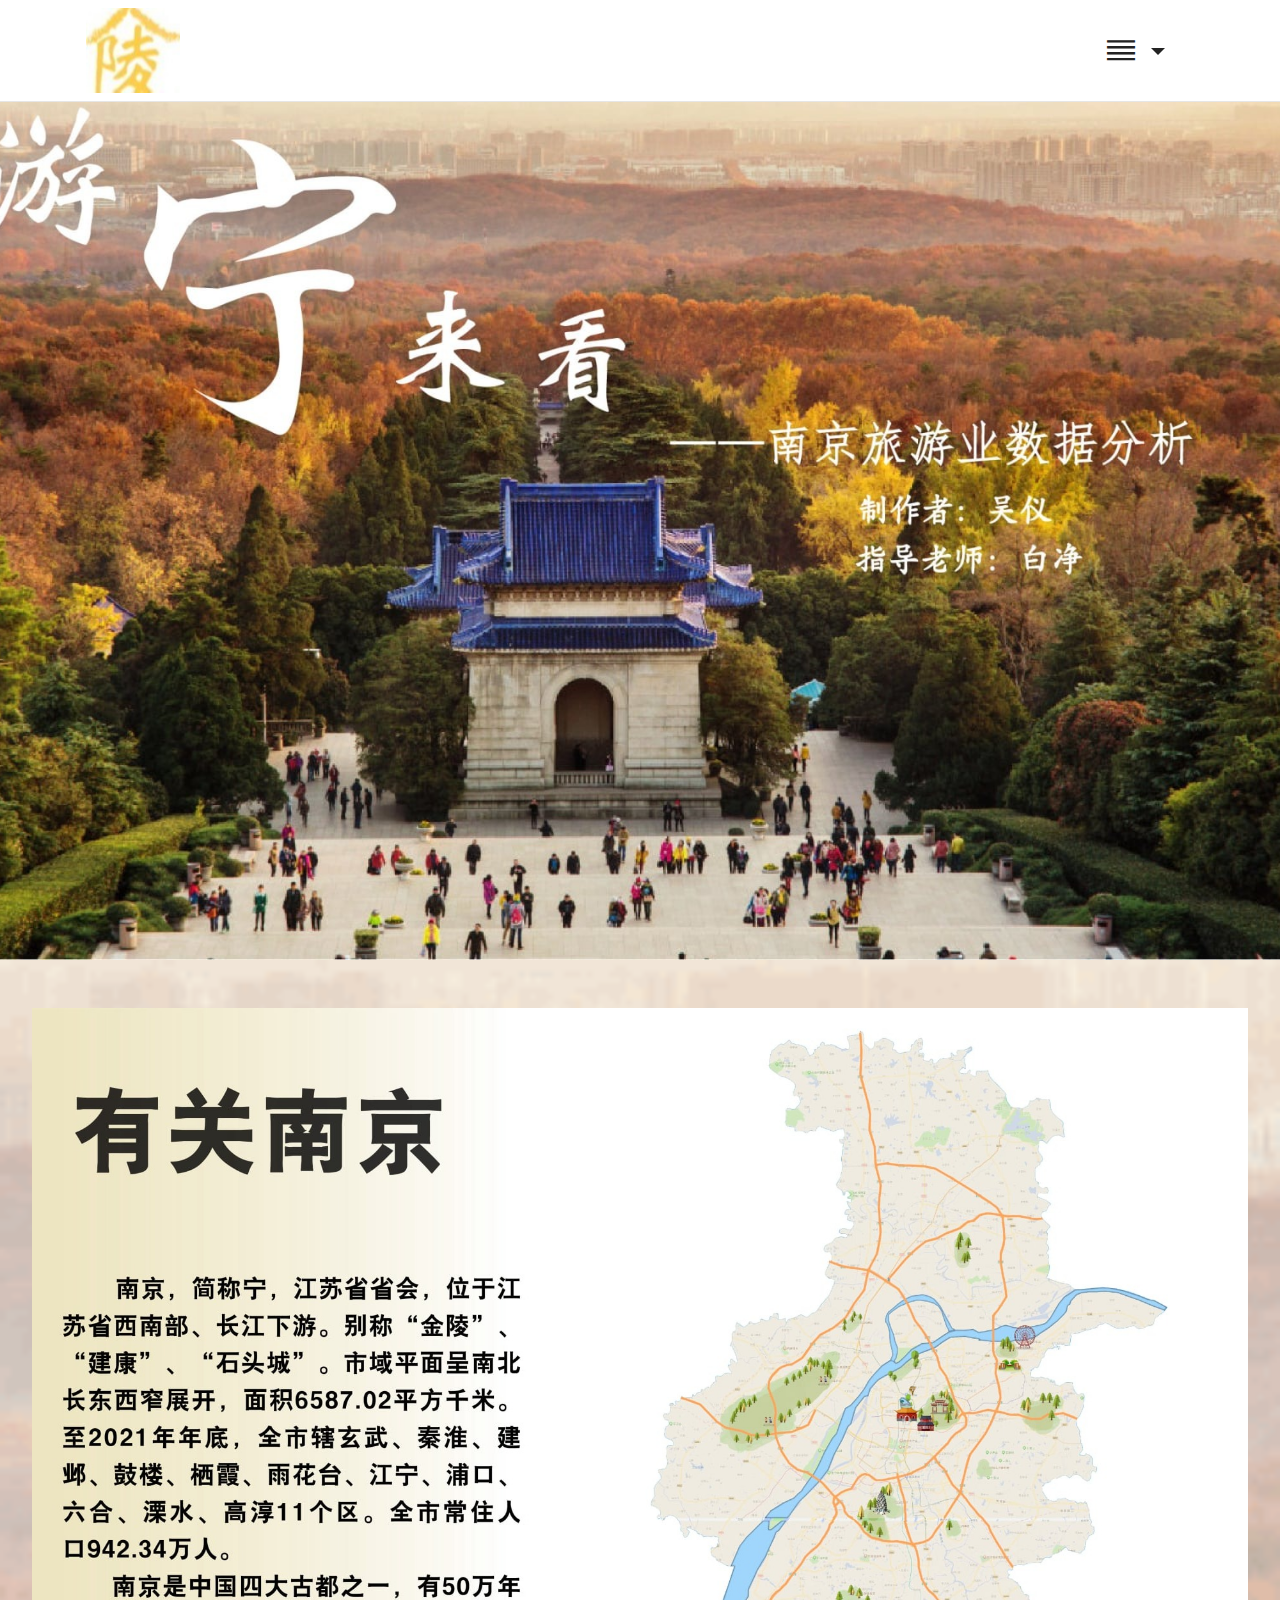
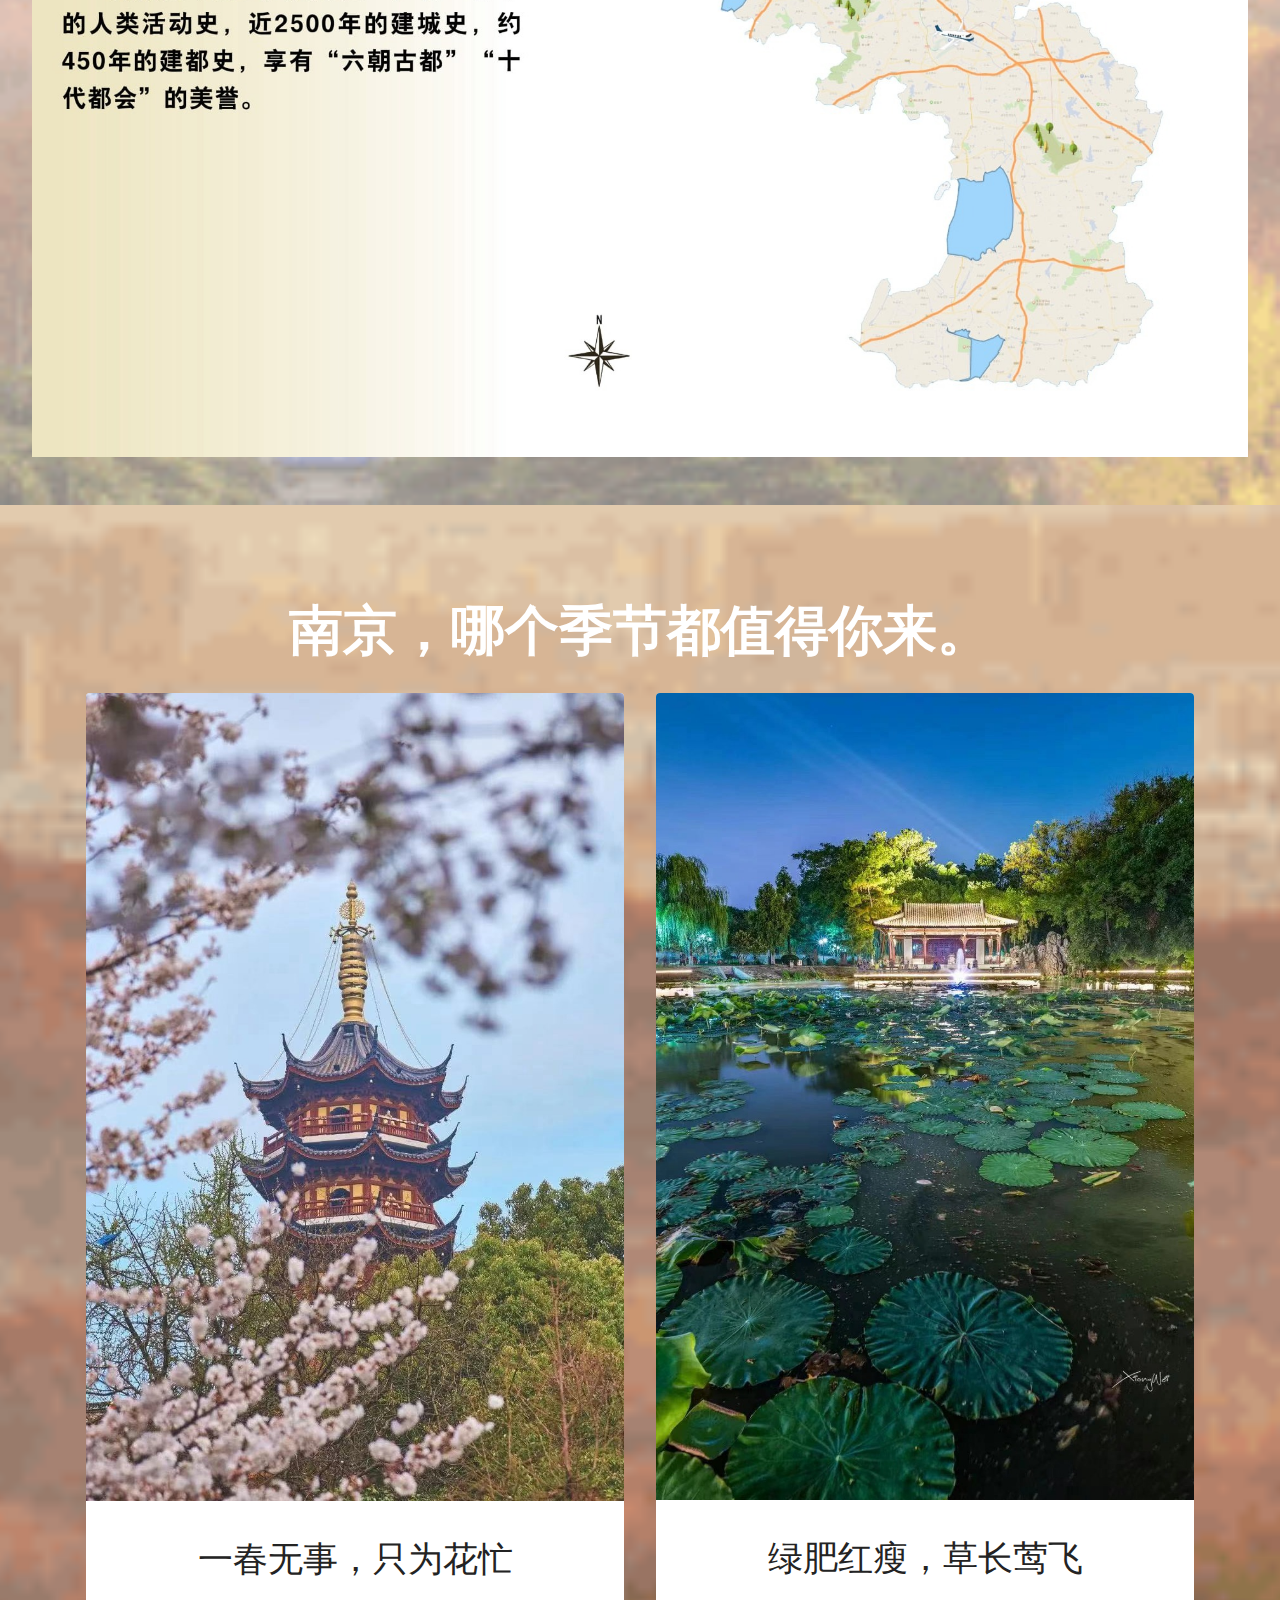
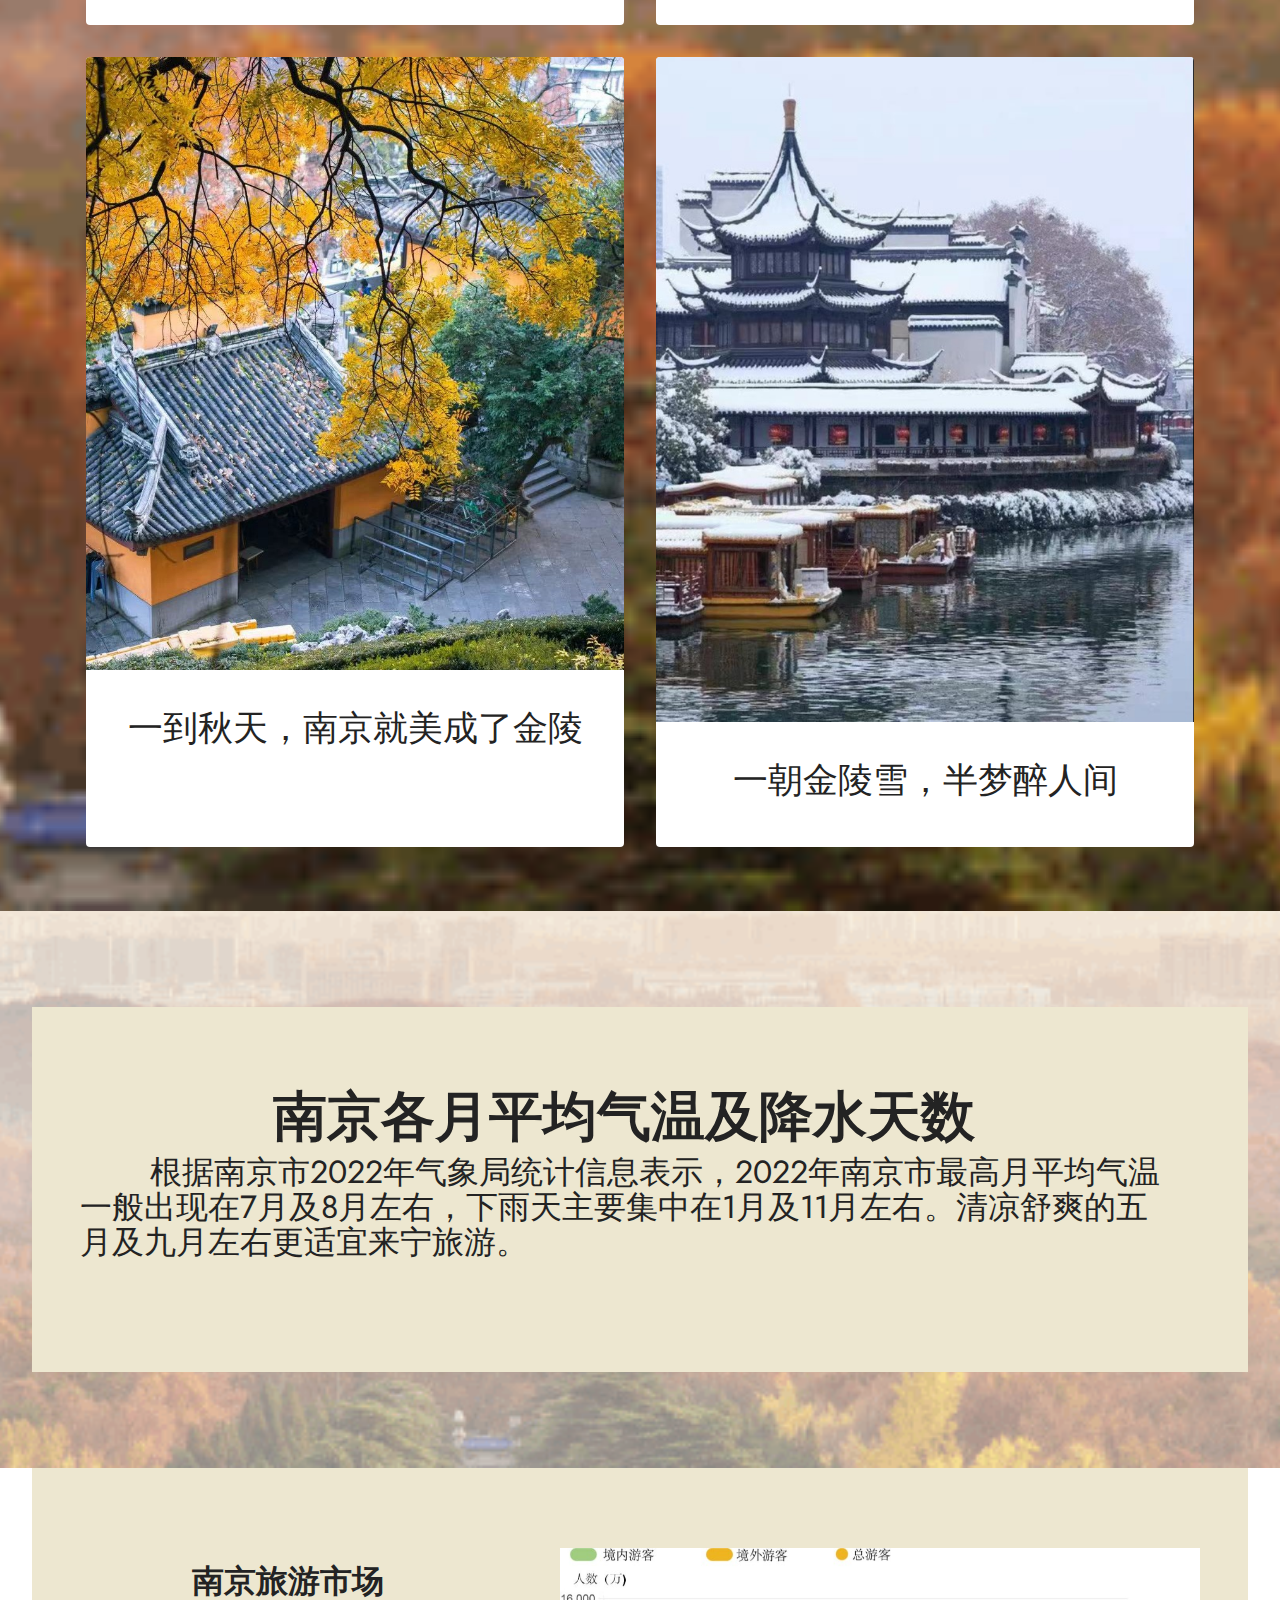
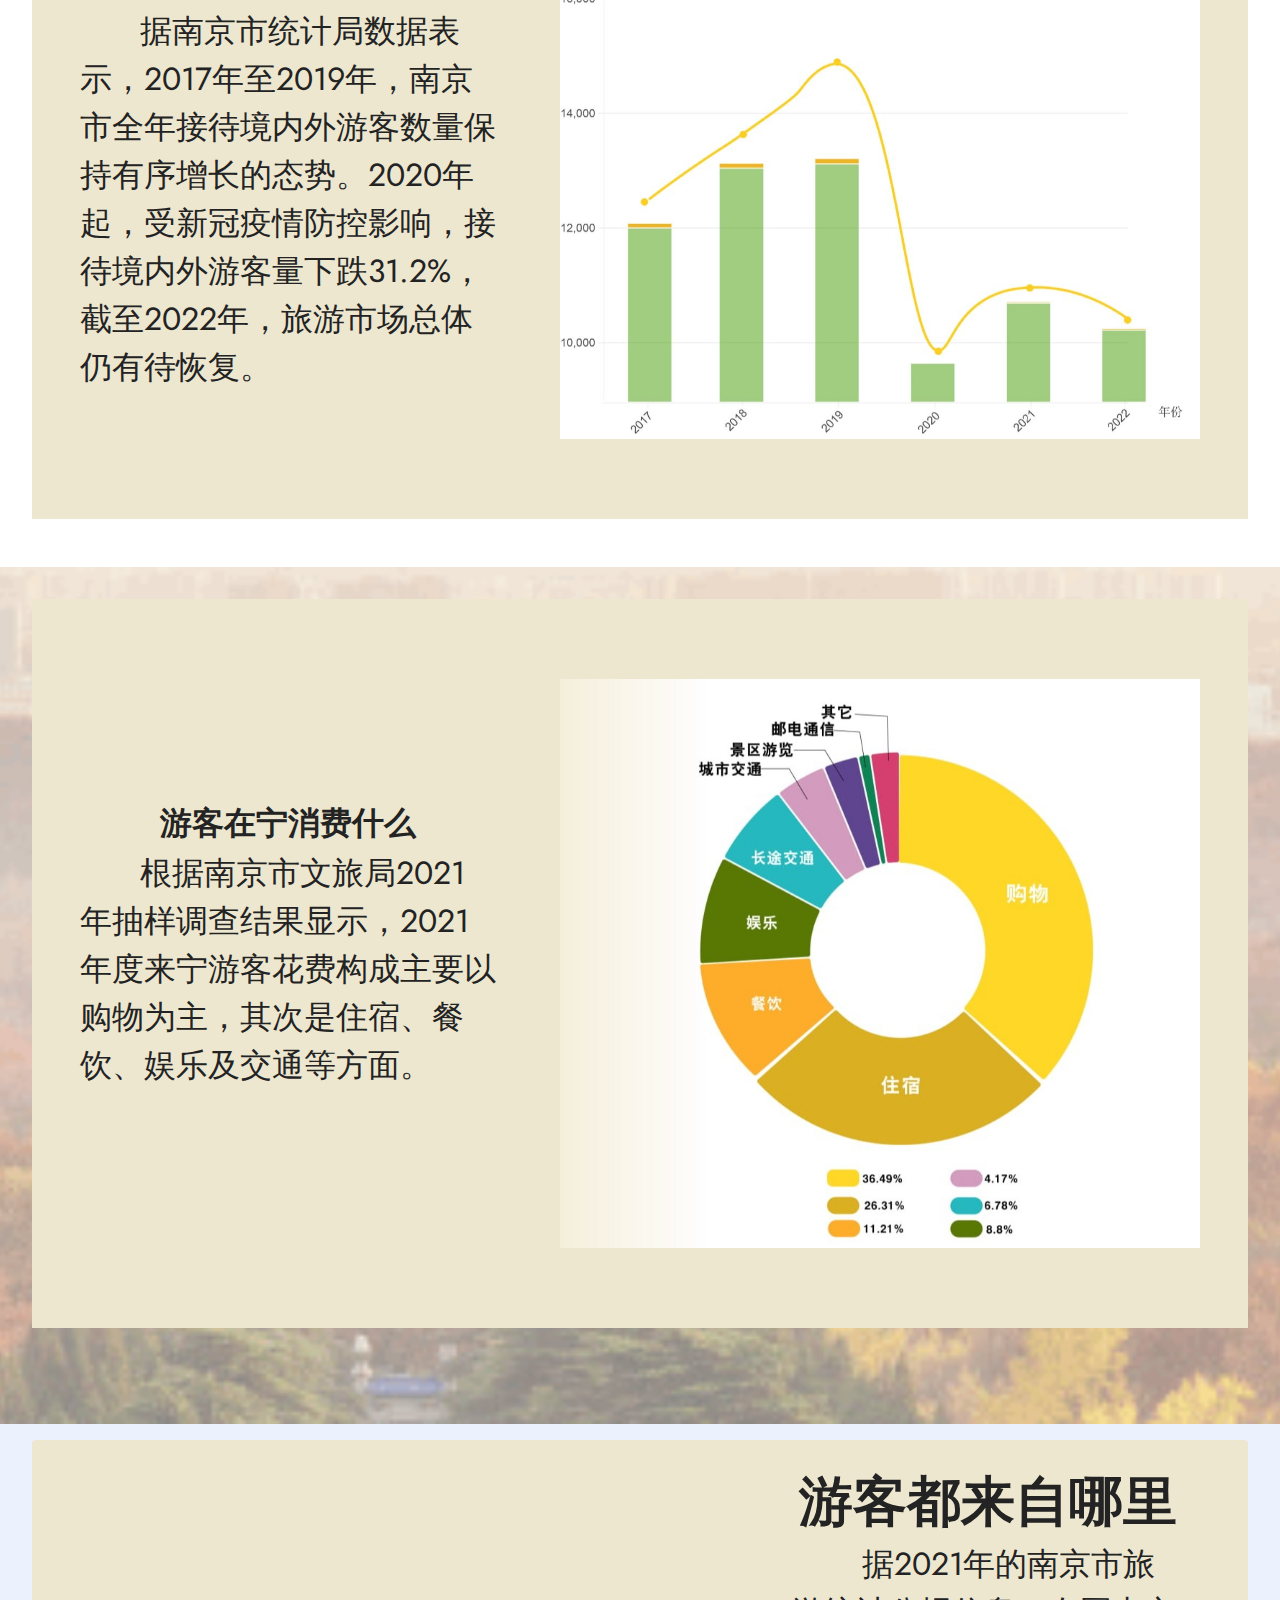
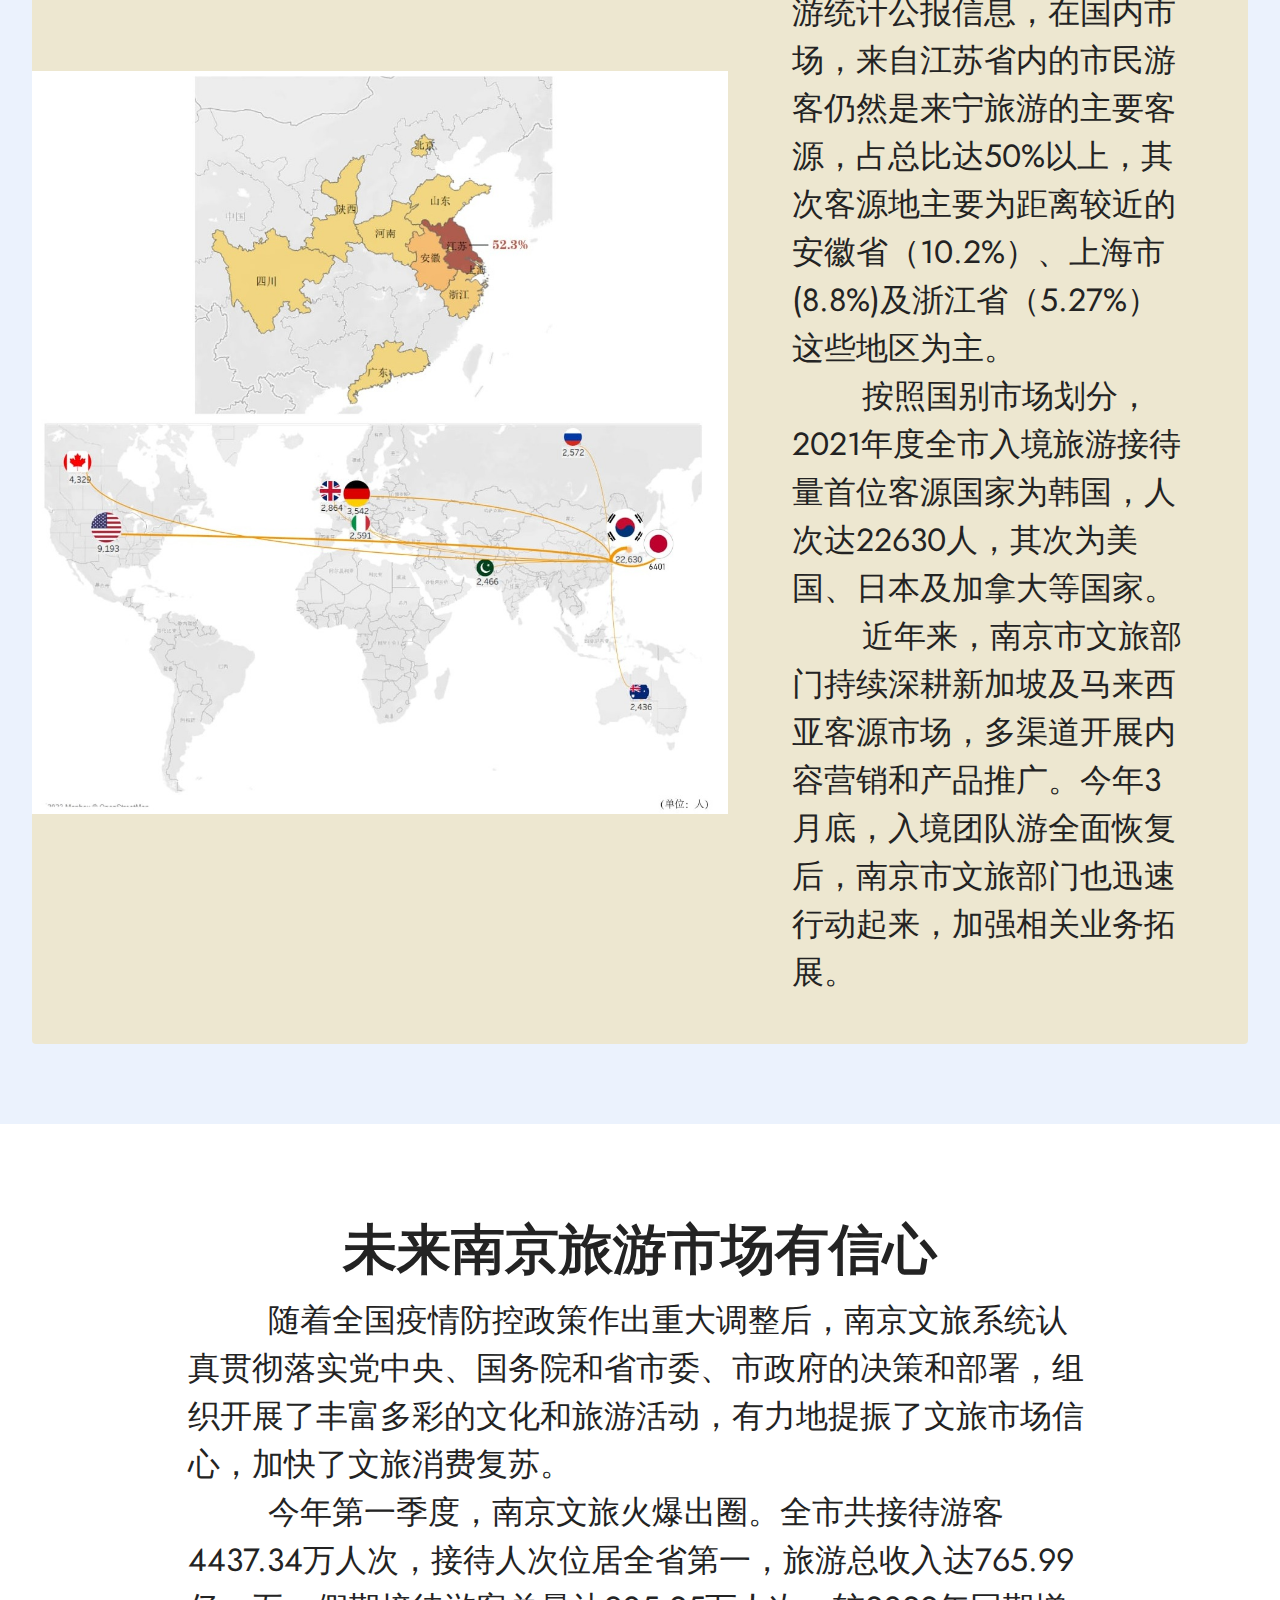
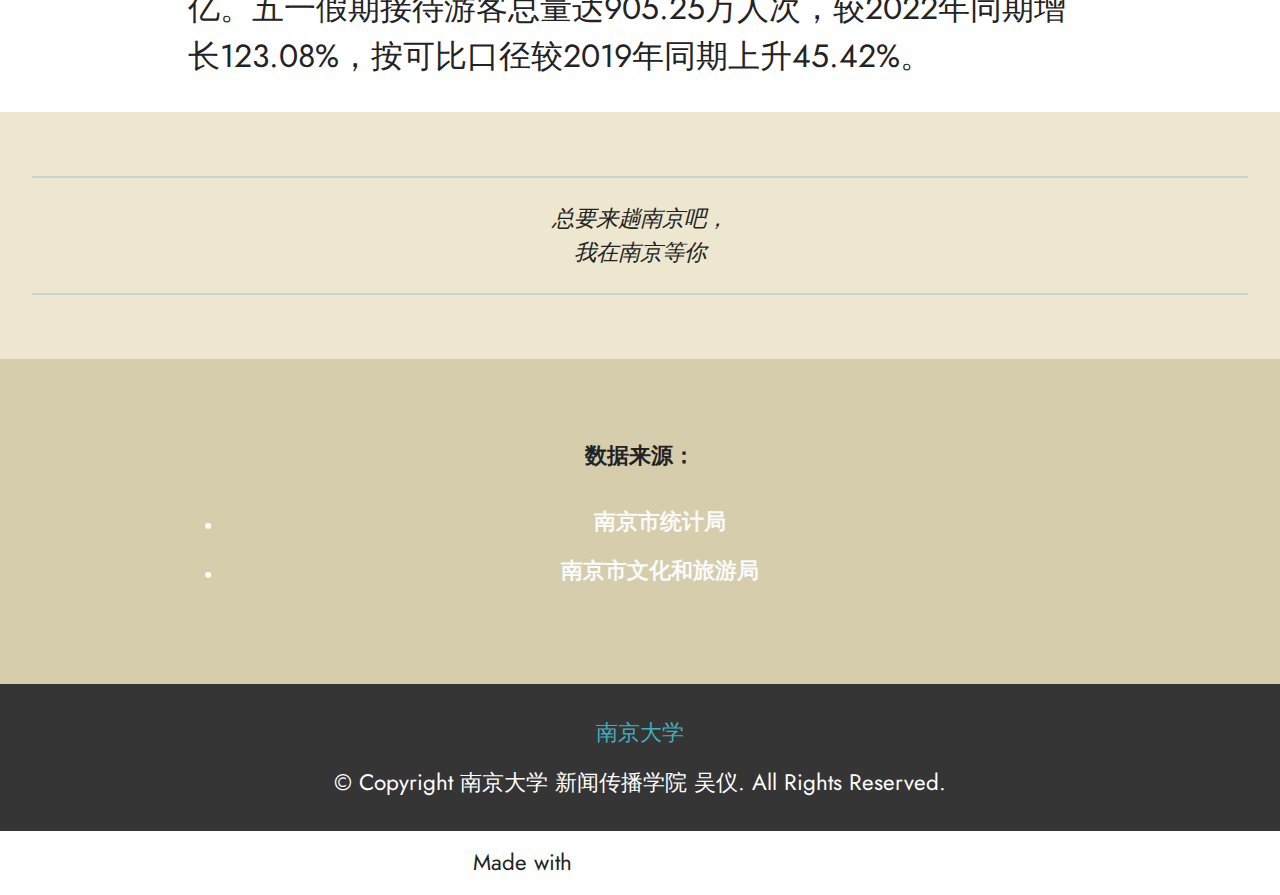
==== commit 2fde7581: "Add files via upload" ====
--- a/index.html
+++ b/index.html
@@ -15,6 +15,7 @@
   <link rel="stylesheet" href="assets/bootstrap/css/bootstrap.min.css">
   <link rel="stylesheet" href="assets/bootstrap/css/bootstrap-grid.min.css">
   <link rel="stylesheet" href="assets/bootstrap/css/bootstrap-reboot.min.css">
+  <link rel="stylesheet" href="assets/parallax/jarallax.css">
   <link rel="stylesheet" href="assets/dropdown/css/style.css">
   <link rel="stylesheet" href="assets/socicon/css/styles.css">
   <link rel="stylesheet" href="assets/theme/css/style.css">
@@ -35,7 +36,7 @@
             <div class="navbar-brand">
                 <span class="navbar-logo">
                     <a href="https://mobiri.se">
-                        <img src="assets/images/-121x109.jpeg" alt="Mobirise Website Builder" style="height: 3.8rem;">
+                        <img src="assets/images/-121x109.jpeg" alt="Mobirise Website Builder" style="height: 5.3rem;">
                     </a>
                 </span>
                 <span class="navbar-caption-wrap"><a class="navbar-caption text-primary display-7" href="https://mobiri.se"></a></span>
@@ -49,7 +50,7 @@
                 </div>
             </button>
             <div class="collapse navbar-collapse" id="navbarSupportedContent">
-                <ul class="navbar-nav nav-dropdown nav-right" data-app-modern-menu="true"><li class="nav-item dropdown"><a class="nav-link link dropdown-toggle text-black show display-4" href="https://mobirise.com" data-toggle="dropdown-submenu" data-bs-toggle="dropdown" data-bs-auto-close="outside" aria-expanded="true"><span class="mobi-mbri mobi-mbri-align-justify mbr-iconfont mbr-iconfont-btn"></span></a><div class="dropdown-menu show" aria-labelledby="dropdown-626" data-bs-popper="none"><a class="dropdown-item text-black display-4" href="https://mobirise.com">有关南京</a><a class="dropdown-item text-black display-4" href="https://mobirise.com">南京旅游市场</a><a class="dropdown-item text-black display-4" href="https://mobirise.com">New Item</a></div></li></ul>
+                <ul class="navbar-nav nav-dropdown nav-right" data-app-modern-menu="true"><li class="nav-item dropdown"><a class="nav-link link dropdown-toggle text-black show display-7" href="https://mobirise.com" data-toggle="dropdown-submenu" data-bs-toggle="dropdown" data-bs-auto-close="outside" aria-expanded="true"><span class="mobi-mbri mobi-mbri-align-justify mbr-iconfont mbr-iconfont-btn"></span></a><div class="dropdown-menu show" aria-labelledby="dropdown-626" data-bs-popper="none"><a class="dropdown-item text-black display-7" href="https://mobirise.com">有关南京</a><a class="dropdown-item text-black display-7" href="https://mobirise.com">南京气候</a><a class="dropdown-item text-black display-7" href="https://mobirise.com">南京旅游市场</a><a class="dropdown-item text-black display-7" href="https://mobirise.com">游客消费结构<br></a><a class="dropdown-item text-black display-7" href="https://mobirise.com">客源地</a><a class="dropdown-item text-black display-7" href="https://mobirise.com">未来文旅市场</a></div></li></ul>
                 
                 
             </div>
@@ -62,7 +63,7 @@
 
     
 
-    <div class="mbr-overlay" style="opacity: 0.2; background-color: rgb(255, 255, 255);"></div>
+    
 
     <div class="align-center container-fluid">
         <div class="row justify-content-center">
@@ -79,7 +80,8 @@
 <section data-bs-version="5.1" class="image3 cid-s48upRUlSD mbr-fullscreen" id="image3-9">
     
 
-    
+    <div class="mbr-overlay" style="opacity: 0.5; background-color: rgb(255, 255, 255);">
+    </div>
 
     <div class="container-fluid">
         <div class="row justify-content-center">
@@ -93,73 +95,227 @@
     </div>
 </section>
 
-<section data-bs-version="5.1" class="content1 cid-s48vaXqeL6 mbr-fullscreen" id="content1-b">
+<section data-bs-version="5.1" class="gallery2 cid-tGpL7ZJE5S" id="gallery2-11">
+    
     
     <div class="container">
-        <div class="row justify-content-center">
-            <div class="title col-12 col-md-10">
-                
-                
-                
-            </div>
-        </div>
-    </div>
-</section>
-
-<section data-bs-version="5.1" class="content1 cid-s48vnjULo4 mbr-fullscreen" id="content1-c">
+        <div class="mbr-section-head">
+            <h4 class="mbr-section-title mbr-fonts-style align-center mb-0 display-1"><strong>南京，哪个季节都值得你来。</strong></h4>
+            
+        </div>
+        <div class="row mt-4">
+            <div class="item features-image сol-12 col-md-6 col-lg-6">
+                <div class="item-wrapper">
+                    <div class="item-img">
+                        <img src="assets/images/-854x1280.jpeg" alt="Mobirise Website Builder">
+                    </div>
+                    <div class="item-content">
+                        <h5 class="item-title mbr-fonts-style display-5">一春无事，只为花忙</h5>
+                        
+                        
+                    </div>
+                    
+                </div>
+            </div>
+            <div class="item features-image сol-12 col-md-6 col-lg-6">
+                <div class="item-wrapper">
+                    <div class="item-img">
+                        <img src="assets/images/-1080x1620.jpeg" alt="Mobirise Website Builder">
+                    </div>
+                    <div class="item-content">
+                        <h5 class="item-title mbr-fonts-style display-5">绿肥红瘦，草长莺飞</h5>
+                        
+                        
+                    </div>
+                    
+                </div>
+            </div>
+            <div class="item features-image сol-12 col-md-6 col-lg-6">
+                <div class="item-wrapper">
+                    <div class="item-img">
+                        <img src="assets/images/2-852x1280.jpeg" alt="Mobirise Website Builder">
+                    </div>
+                    <div class="item-content">
+                        <h5 class="item-title mbr-fonts-style display-5">一到秋天，南京就美成了金陵</h5>
+                        
+                        
+                    </div>
+                    
+                </div>
+            </div>
+            <div class="item features-image сol-12 col-md-6 col-lg-6">
+                <div class="item-wrapper">
+                    <div class="item-img">
+                        <img src="assets/images/-690x921.jpeg" alt="Mobirise Website Builder" title="">
+                    </div>
+                    <div class="item-content">
+                        <h5 class="item-title mbr-fonts-style display-5">一朝金陵雪，半梦醉人间</h5>
+                        
+                        
+                    </div>
+                    
+                </div>
+            </div>
+        </div>
+    </div>
+</section>
+
+<section data-bs-version="5.1" class="features15 cid-tGo6NaGt0s" id="features16-v">
+
+    
+
+    
+    <div class="mbr-overlay" style="opacity: 0.5; background-color: rgb(255, 255, 255);">
+    </div>
+    <div class="container-fluid">
+        <div class="content-wrapper">
+            <div class="row align-items-center">
+                <div class="col-12 col-lg">
+                    <div class="text-wrapper">
+                        <h6 class="card-title mbr-fonts-style display-1"><strong>南京各月平均气温及降水天数</strong></h6>
+                        <p class="mbr-text mbr-fonts-style mb-4 display-2" style="“font-size:80px;”">&nbsp; &nbsp; &nbsp; &nbsp;根据南京市2022年气象局统计信息表示，2022年南京市最高月平均气温一般出现在7月及8月左右，下雨天主要集中在1月及11月左右。清凉舒爽的五月及九月左右更适宜来宁旅游。</p>
+                    
+                    </div>
+                </div>
+                    <div class="flourish-embed flourish-chart" data-src="visualisation/13934488"><script src="https://public.flourish.studio/resources/embed.js"></script></div>
+                    </div>
+                </div>
+            </div>
+        
+    
+</section>
+
+<section data-bs-version="5.1" class="features15 cid-tGopzrdz5b mbr-parallax-background" id="features16-x">
+
+    
+
+    
+    <div class="mbr-overlay" style="opacity: 0.6; background-color: rgb(255, 255, 255);">
+    </div>
+    <div class="container-fluid">
+        <div class="content-wrapper">
+            <div class="row align-items-center">
+                <div class="col-12 col-lg">
+                    <div class="text-wrapper">
+                        <h6 class="card-title mbr-fonts-style display-2"><strong>南京旅游市场</strong></h6>
+                        <p class="mbr-text mbr-fonts-style mb-4 display-4">&nbsp; &nbsp; &nbsp; 据南京市统计局数据表示，2017年至2019年，南京市全年接待境内外游客数量保持有序增长的态势。2020年起，受新冠疫情防控影响，接待境内外游客量下跌31.2%，截至2022年，旅游市场总体仍有待恢复。</p>
+                        
+                    </div>
+                </div>
+                <div class="col-12 col-lg-7">
+                    <div class="image-wrapper">
+                        <img src="assets/images/-1160x889.jpeg" width="“1800”" height="“1088”" alt="Mobirise Website Builder">
+                    </div>
+                </div>
+            </div>
+        </div>
+    </div>
+</section>
+
+<section data-bs-version="5.1" class="features15 cid-tGotJDfGij" id="features16-y">
+
+    
+
+    
+    <div class="mbr-overlay" style="opacity: 0.5; background-color: rgb(255, 255, 255);">
+    </div>
+    <div class="container-fluid">
+        <div class="content-wrapper">
+            <div class="row align-items-center">
+                <div class="col-12 col-lg">
+                    <div class="text-wrapper">
+                        <h6 class="card-title mbr-fonts-style display-2"><strong>游客在宁消费什么</strong></h6>
+                        <p class="mbr-text mbr-fonts-style mb-4 display-4">&nbsp; &nbsp; &nbsp; 根据南京市文旅局2021年抽样调查结果显示，2021年度来宁游客花费构成主要以购物为主，其次是住宿、餐饮、娱乐及交通等方面。</p>
+                        
+                    </div>
+                </div>
+                <div class="col-12 col-lg-7">
+                    <div class="image-wrapper">
+                        <img src="assets/images/2-1160x791.jpeg" alt="Mobirise Website Builder">
+                    </div>
+                </div>
+            </div>
+        </div>
+    </div>
+</section>
+
+<section data-bs-version="5.1" class="features6 cid-tGphI3KB0X mbr-parallax-background" id="features7-z">
+    <!---->
+    
+
+    
+    <div class="mbr-overlay" style="opacity: 0.3; background-color: rgb(190, 211, 249);">
+    </div>
+    <div class="container-fluid">
+        <div class="card-wrapper">
+            <div class="row align-items-center">
+                <div class="col-12 col-lg-7">
+                    <div class="image-wrapper">
+                        <img src="assets/images/-1594x1540.jpeg" alt="Mobirise Website Builder">
+                    </div>
+                </div>
+                <div class="col-12 col-lg">
+                    <div class="text-box">
+                        <h5 class="mbr-title mbr-fonts-style display-1"><strong>游客都来自哪里</strong></h5>
+                        <p class="mbr-text mbr-fonts-style display-4">&nbsp; &nbsp; &nbsp; &nbsp;据2021年的南京市旅游统计公报信息，在国内市场，来自江苏省内的市民游客仍然是来宁旅游的主要客源，占总比达50%以上，其次客源地主要为距离较近的安徽省（10.2%）、上海市(8.8%)及浙江省（5.27%）这些地区为主。<br>&nbsp; &nbsp; &nbsp; &nbsp;按照国别市场划分，2021年度全市入境旅游接待量首位客源国家为韩国，人次达22630人，其次为美国、日本及加拿大等国家。<br>&nbsp; &nbsp; &nbsp; &nbsp;近年来，南京市文旅部门持续深耕新加坡及马来西亚客源市场，多渠道开展内容营销和产品推广。今年3月底，入境团队游全面恢复后，南京市文旅部门也迅速行动起来，加强相关业务拓展。<br></p>
+                        
+                        
+                    </div>
+                </div>
+            </div>
+        </div>
+    </div>
+</section>
+
+<section data-bs-version="5.1" class="header10 cid-tGq7872ODD mbr-parallax-background" id="header10-12">
+
+    
+
+    
+    
+
+    <div class="align-center container-fluid">
+        <div class="row justify-content-center">
+            <div class="col-md-12 col-lg-9">
+                <h1 class="mbr-section-title mbr-fonts-style mb-3 display-1"><strong>未来南京旅游市场有信心</strong></h1>
+                <p class="mbr-text mbr-fonts-style display-4">&nbsp; &nbsp; &nbsp; &nbsp; 随着全国疫情防控政策作出重大调整后，南京文旅系统认真贯彻落实党中央、国务院和省市委、市政府的决策和部署，组织开展了丰富多彩的文化和旅游活动，有力地提振了文旅市场信心，加快了文旅消费复苏。
+<br>&nbsp; &nbsp; &nbsp; &nbsp; 今年第一季度，南京文旅火爆出圈。全市共接待游客4437.34万人次，接待人次位居全省第一，旅游总收入达765.99亿。五一假期接待游客总量达905.25万人次，较2022年同期增长123.08%，按可比口径较2019年同期上升45.42%。</p>
+                
+                <div class="image-wrap mt-4">
+                    <div class="flourish-embed flourish-chart" data-src="visualisation/14038398"><script src="https://public.flourish.studio/resources/embed.js"></script></div>
+                </div>
+            </div>
+        </div>
+    </div>
+</section>
+
+<section data-bs-version="5.1" class="content6 cid-tGqdEevhT4" id="content6-16">
+    
+    <div class="container-fluid">
+        <div class="row justify-content-center">
+            <div class="col-md-12 col-lg-12">
+                <hr class="line">
+                <p class="mbr-text align-center mbr-fonts-style my-4 display-7"><em>总要来趟南京吧，</em><br><em>我在南京等你</em></p>
+                <hr class="line">
+            </div>
+        </div>
+    </div>
+</section>
+
+<section data-bs-version="5.1" class="content14 cid-tGqazr7esn" id="content14-13">
+    
+
+    
+    
     
     <div class="container">
         <div class="row justify-content-center">
-            <div class="title col-12 col-md-12">
-                
-                
-                
-            </div>
-        </div>
-    </div>
-</section>
-
-<section data-bs-version="5.1" class="content11 cid-tFLt9DTn0B" id="content11-q">
-    
-    <div class="container">
-        <div class="row justify-content-center">
             <div class="col-md-12 col-lg-10">
-                <div class="mbr-section-btn align-center">
-                    <a class="btn btn-primary display-4" href="">Learn more</a>
-                    <a class="btn btn-primary-outline display-4" href="">Live demo</a>
-                </div>
-            </div>
-        </div>
-    </div>
-</section>
-
-<section data-bs-version="5.1" class="content1 cid-s48vrXhP0J mbr-fullscreen" id="content1-d">
-    
-    <div class="container">
-        <div class="row justify-content-center">
-            <div class="title col-12 col-md-6">
-                
-                
-                
-            </div>
-        </div>
-    </div>
-</section>
-
-<section data-bs-version="5.1" class="header3 cid-tFD9rQkhmx mbr-fullscreen" id="header3-k">
-
-    
-
-    
-    <div class="mbr-overlay" style="opacity: 0.2; background-color: rgb(255, 255, 255);"></div>
-
-    <div class="align-center container">
-        <div class="row justify-content-end">
-            <div class="col-12 col-lg-6">
-                <h1 class="mbr-section-title mbr-fonts-style mb-3 display-1"><strong>Building a website</strong></h1>
-                
-                <p class="mbr-text mbr-fonts-style display-7">For fast prototyping and small customers' projects.</p>
-                
+                    <h3 class="mbr-section-title mbr-fonts-style mb-4 display-7"><strong>数据来源：</strong></h3>
+                <ul class="list mbr-fonts-style display-7">
+                    <li><strong>南京市统计局</strong></li>
+                    <li><strong>南京市文化和旅游局</strong></li>
+                </ul>
             </div>
         </div>
     </div>
@@ -180,112 +336,17 @@
                     
                     
                     
-                <li class="foot-menu-item mbr-fonts-style display-7"><a href="https://mobirise.com/help/" class="text-success">Help Center</a></li><li class="foot-menu-item mbr-fonts-style display-7"><a href="http://forums.mobirise.com/" class="text-success">Mobirise Forums</a></li><li class="foot-menu-item mbr-fonts-style display-7"><a href="https://mobirise.com/" class="text-success">Mobirise.com</a></li></ul>
-            </div>
-            <div class="row social-row">
-                <div class="social-list align-right pb-2">
-                    
-                    
-                    
-                    
-                    
-                    
-                <div class="soc-item">
-                        <a href="https://twitter.com/mobirise" target="_blank">
-                            <span class="socicon-twitter socicon mbr-iconfont mbr-iconfont-social"></span>
-                        </a>
-                    </div><div class="soc-item">
-                        <a href="https://www.facebook.com/pages/Mobirise/1616226671953247" target="_blank">
-                            <span class="socicon-facebook socicon mbr-iconfont mbr-iconfont-social"></span>
-                        </a>
-                    </div><div class="soc-item">
-                        <a href="https://www.youtube.com/c/mobirise" target="_blank">
-                            <span class="socicon-youtube socicon mbr-iconfont mbr-iconfont-social"></span>
-                        </a>
-                    </div><div class="soc-item">
-                        <a href="https://instagram.com/mobirise" target="_blank">
-                            <span class="mbr-iconfont mbr-iconfont-social socicon-instagram socicon"></span>
-                        </a>
-                    </div></div>
-            </div>
+                <li class="foot-menu-item mbr-fonts-style display-7"><a href="https://www.nju.edu.cn/" class="text-success" target="_blank">南京</a><a href="https://www.nju.edu.cn/" class="text-success" target="_blank">大学</a></li></ul>
+            </div>
+            
             <div class="row row-copirayt">
                 <p class="mbr-text mb-0 mbr-fonts-style mbr-white align-center display-7">
-                    © Copyright 2020 Mobirise. All Rights Reserved.
+                    © Copyright 南京大学 新闻传播学院 吴仪. All Rights Reserved.
                 </p>
             </div>
         </div>
     </div>
-</section>
-
-<section data-bs-version="5.1" class="content11 cid-tFLt8rMuEV" id="content11-l">
-    
-    <div class="container">
-        <div class="row justify-content-center">
-            <div class="col-md-12 col-lg-10">
-                <div class="mbr-section-btn align-center">
-                    <a class="btn btn-primary display-4" href="">Learn more</a>
-                    <a class="btn btn-primary-outline display-4" href="">Live demo</a>
-                </div>
-            </div>
-        </div>
-    </div>
-</section>
-
-<section data-bs-version="5.1" class="content11 cid-tFLt8EvlIe" id="content11-m">
-    
-    <div class="container">
-        <div class="row justify-content-center">
-            <div class="col-md-12 col-lg-10">
-                <div class="mbr-section-btn align-center">
-                    <a class="btn btn-primary display-4" href="">Learn more</a>
-                    <a class="btn btn-primary-outline display-4" href="">Live demo</a>
-                </div>
-            </div>
-        </div>
-    </div>
-</section>
-
-<section data-bs-version="5.1" class="content11 cid-tFLt8KgrgO" id="content11-n">
-    
-    <div class="container">
-        <div class="row justify-content-center">
-            <div class="col-md-12 col-lg-10">
-                <div class="mbr-section-btn align-center">
-                    <a class="btn btn-primary display-4" href="">Learn more</a>
-                    <a class="btn btn-primary-outline display-4" href="">Live demo</a>
-                </div>
-            </div>
-        </div>
-    </div>
-</section>
-
-<section data-bs-version="5.1" class="content11 cid-tFLt8TXLFl" id="content11-o">
-    
-    <div class="container">
-        <div class="row justify-content-center">
-            <div class="col-md-12 col-lg-10">
-                <div class="mbr-section-btn align-center">
-                    <a class="btn btn-primary display-4" href="">Learn more</a>
-                    <a class="btn btn-primary-outline display-4" href="">Live demo</a>
-                </div>
-            </div>
-        </div>
-    </div>
-</section>
-
-<section data-bs-version="5.1" class="content11 cid-tFLt8YM7vu" id="content11-p">
-    
-    <div class="container">
-        <div class="row justify-content-center">
-            <div class="col-md-12 col-lg-10">
-                <div class="mbr-section-btn align-center">
-                    <a class="btn btn-primary display-4" href="">Learn more</a>
-                    <a class="btn btn-primary-outline display-4" href="">Live demo</a>
-                </div>
-            </div>
-        </div>
-    </div>
-</section><section class="display-7" style="padding: 0;align-items: center;justify-content: center;flex-wrap: wrap;    align-content: center;display: flex;position: relative;height: 4rem;"><a href="https://mobiri.se/3026764" style="flex: 1 1;height: 4rem;position: absolute;width: 100%;z-index: 1;"><img alt="Mobirise.com" style="height: 4rem;" src="[data-uri]"></a><p style="margin: 0;text-align: center;" class="display-7">Built with Mobirise &#8204;</p><a style="z-index:1" href="https://mobirise.com/website-design-software.html">Web Page Designing Software</a></section><script src="assets/bootstrap/js/bootstrap.bundle.min.js"></script>  <script src="assets/smoothscroll/smooth-scroll.js"></script>  <script src="assets/ytplayer/index.js"></script>  <script src="assets/dropdown/js/navbar-dropdown.js"></script>  <script src="assets/theme/js/script.js"></script>  
+</section><section class="display-7" style="padding: 0;align-items: center;justify-content: center;flex-wrap: wrap;    align-content: center;display: flex;position: relative;height: 4rem;"><a href="https://mobiri.se/3026764" style="flex: 1 1;height: 4rem;position: absolute;width: 100%;z-index: 1;"><img alt="" style="height: 4rem;" src="[data-uri]"></a><p style="margin: 0;text-align: center;" class="display-7">Made with &#8204;</p><a style="z-index:1" href="https://mobirise.com/html-editor.html">WYSIWYG HTML Editor</a></section><script src="assets/bootstrap/js/bootstrap.bundle.min.js"></script>  <script src="assets/parallax/jarallax.js"></script>  <script src="assets/smoothscroll/smooth-scroll.js"></script>  <script src="assets/ytplayer/index.js"></script>  <script src="assets/dropdown/js/navbar-dropdown.js"></script>  <script src="assets/theme/js/script.js"></script>  
   
   
 </body>
--- a/assets/parallax/jarallax.css
+++ b/assets/parallax/jarallax.css
@@ -0,0 +1,15 @@
+.jarallax {
+    position: relative;
+    z-index: 0;
+}
+.jarallax > .jarallax-img {
+    position: absolute;
+    object-fit: cover;
+    /* support for plugin https://github.com/bfred-it/object-fit-images */
+    font-family: 'object-fit: cover;';
+    top: 0;
+    left: 0;
+    width: 100%;
+    height: 100%;
+    z-index: -1;
+}--- a/assets/mobirise/css/mbr-additional.css
+++ b/assets/mobirise/css/mbr-additional.css
@@ -3,27 +3,27 @@
 }
 .display-1 {
   font-family: 'Jost', sans-serif;
-  font-size: 4rem;
+  font-size: 3.4rem;
   line-height: 1.1;
 }
 .display-1 > .mbr-iconfont {
-  font-size: 5rem;
+  font-size: 4.25rem;
 }
 .display-2 {
   font-family: 'Jost', sans-serif;
-  font-size: 3.8rem;
+  font-size: 2rem;
   line-height: 1.1;
 }
 .display-2 > .mbr-iconfont {
-  font-size: 4.75rem;
+  font-size: 2.5rem;
 }
 .display-4 {
   font-family: 'Jost', sans-serif;
-  font-size: 1.1rem;
+  font-size: 2rem;
   line-height: 1.5;
 }
 .display-4 > .mbr-iconfont {
-  font-size: 1.375rem;
+  font-size: 2.5rem;
 }
 .display-5 {
   font-family: 'Jost', sans-serif;
@@ -35,11 +35,11 @@
 }
 .display-7 {
   font-family: 'Jost', sans-serif;
-  font-size: 1.2rem;
+  font-size: 1.4rem;
   line-height: 1.5;
 }
 .display-7 > .mbr-iconfont {
-  font-size: 1.5rem;
+  font-size: 1.75rem;
 }
 /* ---- Fluid typography for mobile devices ---- */
 /* 1.4 - font scale ratio ( bootstrap == 1.42857 ) */
@@ -48,24 +48,24 @@
 /* 0.65 - min scale variable, may vary */
 @media (max-width: 992px) {
   .display-1 {
-    font-size: 3.2rem;
+    font-size: 2.72rem;
   }
 }
 @media (max-width: 768px) {
   .display-1 {
-    font-size: 2.8rem;
-    font-size: calc( 2.05rem + (4 - 2.05) * ((100vw - 20rem) / (48 - 20)));
-    line-height: calc( 1.1 * (2.05rem + (4 - 2.05) * ((100vw - 20rem) / (48 - 20))));
+    font-size: 2.38rem;
+    font-size: calc( 1.8399999999999999rem + (3.4 - 1.8399999999999999) * ((100vw - 20rem) / (48 - 20)));
+    line-height: calc( 1.1 * (1.8399999999999999rem + (3.4 - 1.8399999999999999) * ((100vw - 20rem) / (48 - 20))));
   }
   .display-2 {
-    font-size: 3.04rem;
-    font-size: calc( 1.98rem + (3.8 - 1.98) * ((100vw - 20rem) / (48 - 20)));
-    line-height: calc( 1.3 * (1.98rem + (3.8 - 1.98) * ((100vw - 20rem) / (48 - 20))));
+    font-size: 1.6rem;
+    font-size: calc( 1.35rem + (2 - 1.35) * ((100vw - 20rem) / (48 - 20)));
+    line-height: calc( 1.3 * (1.35rem + (2 - 1.35) * ((100vw - 20rem) / (48 - 20))));
   }
   .display-4 {
-    font-size: 0.88rem;
-    font-size: calc( 1.0350000000000001rem + (1.1 - 1.0350000000000001) * ((100vw - 20rem) / (48 - 20)));
-    line-height: calc( 1.4 * (1.0350000000000001rem + (1.1 - 1.0350000000000001) * ((100vw - 20rem) / (48 - 20))));
+    font-size: 1.6rem;
+    font-size: calc( 1.35rem + (2 - 1.35) * ((100vw - 20rem) / (48 - 20)));
+    line-height: calc( 1.4 * (1.35rem + (2 - 1.35) * ((100vw - 20rem) / (48 - 20))));
   }
   .display-5 {
     font-size: 1.76rem;
@@ -73,9 +73,9 @@
     line-height: calc( 1.4 * (1.42rem + (2.2 - 1.42) * ((100vw - 20rem) / (48 - 20))));
   }
   .display-7 {
-    font-size: 0.96rem;
-    font-size: calc( 1.07rem + (1.2 - 1.07) * ((100vw - 20rem) / (48 - 20)));
-    line-height: calc( 1.4 * (1.07rem + (1.2 - 1.07) * ((100vw - 20rem) / (48 - 20))));
+    font-size: 1.12rem;
+    font-size: calc( 1.14rem + (1.4 - 1.14) * ((100vw - 20rem) / (48 - 20)));
+    line-height: calc( 1.4 * (1.14rem + (1.4 - 1.14) * ((100vw - 20rem) / (48 - 20))));
   }
 }
 /* Buttons */
@@ -96,7 +96,7 @@
   border-radius: 4px;
 }
 .bg-primary {
-  background-color: #fafafa !important;
+  background-color: #ffffff !important;
 }
 .bg-success {
   background-color: #40b0bf !important;
@@ -112,25 +112,25 @@
 }
 .btn-primary,
 .btn-primary:active {
-  background-color: #fafafa !important;
-  border-color: #fafafa !important;
-  color: #7a7a7a !important;
+  background-color: #ffffff !important;
+  border-color: #ffffff !important;
+  color: #808080 !important;
   box-shadow: 0 2px 2px 0 rgba(0, 0, 0, 0.2);
 }
 .btn-primary:hover,
 .btn-primary:focus,
 .btn-primary.focus,
 .btn-primary.active {
-  color: #4f4f4f !important;
-  background-color: #cfcfcf !important;
-  border-color: #cfcfcf !important;
+  color: #545454 !important;
+  background-color: #d4d4d4 !important;
+  border-color: #d4d4d4 !important;
   box-shadow: 0 2px 5px 0 rgba(0, 0, 0, 0.2);
 }
 .btn-primary.disabled,
 .btn-primary:disabled {
-  color: #7a7a7a !important;
-  background-color: #cfcfcf !important;
-  border-color: #cfcfcf !important;
+  color: #808080 !important;
+  background-color: #d4d4d4 !important;
+  border-color: #d4d4d4 !important;
 }
 .btn-secondary,
 .btn-secondary:active {
@@ -290,22 +290,22 @@
 .btn-primary-outline:active {
   background-color: transparent !important;
   border-color: transparent;
-  color: #fafafa;
+  color: #ffffff;
 }
 .btn-primary-outline:hover,
 .btn-primary-outline:focus,
 .btn-primary-outline.focus,
 .btn-primary-outline.active {
-  color: #cfcfcf !important;
+  color: #d4d4d4 !important;
   background-color: transparent!important;
   border-color: transparent!important;
   box-shadow: none!important;
 }
 .btn-primary-outline.disabled,
 .btn-primary-outline:disabled {
-  color: #7a7a7a !important;
-  background-color: #fafafa !important;
-  border-color: #fafafa !important;
+  color: #808080 !important;
+  background-color: #ffffff !important;
+  border-color: #ffffff !important;
 }
 .btn-secondary-outline,
 .btn-secondary-outline:active {
@@ -455,7 +455,7 @@
   border-color: #fafafa !important;
 }
 .text-primary {
-  color: #fafafa !important;
+  color: #ffffff !important;
 }
 .text-secondary {
   color: #ff6666 !important;
@@ -481,7 +481,7 @@
 a.text-primary:hover,
 a.text-primary:focus,
 a.text-primary.active {
-  color: #c7c7c7 !important;
+  color: #cccccc !important;
 }
 a.text-secondary:hover,
 a.text-secondary:focus,
@@ -532,7 +532,7 @@
   background-position: 0px 1.2em;
 }
 .nav-tabs .nav-link.active {
-  color: #fafafa;
+  color: #ffffff;
 }
 .nav-tabs .nav-link:not(.active) {
   color: #232323;
@@ -556,9 +556,9 @@
   border-radius: 100px !important;
 }
 .mbr-gallery-filter li.active .btn {
-  background-color: #fafafa;
-  border-color: #fafafa;
-  color: #878787;
+  background-color: #ffffff;
+  border-color: #ffffff;
+  color: #8c8c8c;
 }
 .mbr-gallery-filter li.active .btn:focus {
   box-shadow: none;
@@ -568,7 +568,7 @@
 }
 a,
 a:hover {
-  color: #fafafa;
+  color: #ffffff;
 }
 .mbr-plan-header.bg-primary .mbr-plan-subtitle,
 .mbr-plan-header.bg-primary .mbr-plan-price-desc {
@@ -596,29 +596,29 @@
 }
 .form-control {
   font-family: 'Jost', sans-serif;
-  font-size: 1.1rem;
+  font-size: 2rem;
   line-height: 1.5;
   font-weight: 400;
 }
 .form-control > .mbr-iconfont {
-  font-size: 1.375rem;
+  font-size: 2.5rem;
 }
 .form-control:hover,
 .form-control:focus {
   box-shadow: rgba(0, 0, 0, 0.07) 0px 1px 1px 0px, rgba(0, 0, 0, 0.07) 0px 1px 3px 0px, rgba(0, 0, 0, 0.03) 0px 0px 0px 1px;
-  border-color: #fafafa !important;
+  border-color: #ffffff !important;
 }
 .form-control:-webkit-input-placeholder {
   font-family: 'Jost', sans-serif;
-  font-size: 1.1rem;
+  font-size: 2rem;
   line-height: 1.5;
   font-weight: 400;
 }
 .form-control:-webkit-input-placeholder > .mbr-iconfont {
-  font-size: 1.375rem;
+  font-size: 2.5rem;
 }
 blockquote {
-  border-color: #fafafa;
+  border-color: #ffffff;
 }
 /* Forms */
 .mbr-form .input-group-btn a.btn {
@@ -636,14 +636,14 @@
 }
 .jq-selectbox li:hover,
 .jq-selectbox li.selected {
-  background-color: #fafafa;
+  background-color: #ffffff;
   color: #000000;
 }
 .jq-number__spin {
   transition: 0.25s ease;
 }
 .jq-number__spin:hover {
-  border-color: #fafafa;
+  border-color: #ffffff;
 }
 .jq-selectbox .jq-selectbox__trigger-arrow,
 .jq-number__spin.minus:after,
@@ -655,14 +655,14 @@
 .jq-selectbox:hover .jq-selectbox__trigger-arrow,
 .jq-number__spin.minus:hover:after,
 .jq-number__spin.plus:hover:after {
-  border-top-color: #fafafa;
-  border-bottom-color: #fafafa;
+  border-top-color: #ffffff;
+  border-bottom-color: #ffffff;
 }
 .xdsoft_datetimepicker .xdsoft_calendar td.xdsoft_default,
 .xdsoft_datetimepicker .xdsoft_calendar td.xdsoft_current,
 .xdsoft_datetimepicker .xdsoft_timepicker .xdsoft_time_box > div > div.xdsoft_current {
   color: #000000 !important;
-  background-color: #fafafa !important;
+  background-color: #ffffff !important;
   box-shadow: none !important;
 }
 .xdsoft_datetimepicker .xdsoft_calendar td:hover,
@@ -693,7 +693,7 @@
   top: 50%;
   left: 50%;
   transform: translateX(-50%) translateY(-50%);
-  background-image: url("data:image/svg+xml;charset=UTF-8,%3csvg width='32' height='32' viewBox='0 0 64 64' xmlns='http://www.w3.org/2000/svg' stroke='%23fafafa' %3e%3cg fill='none' fill-rule='evenodd'%3e%3cg transform='translate(16 16)' stroke-width='2'%3e%3ccircle stroke-opacity='.5' cx='16' cy='16' r='16'/%3e%3cpath d='M32 16c0-9.94-8.06-16-16-16'%3e%3canimateTransform attributeName='transform' type='rotate' from='0 16 16' to='360 16 16' dur='1s' repeatCount='indefinite'/%3e%3c/path%3e%3c/g%3e%3c/g%3e%3c/svg%3e");
+  background-image: url("data:image/svg+xml;charset=UTF-8,%3csvg width='32' height='32' viewBox='0 0 64 64' xmlns='http://www.w3.org/2000/svg' stroke='%23ffffff' %3e%3cg fill='none' fill-rule='evenodd'%3e%3cg transform='translate(16 16)' stroke-width='2'%3e%3ccircle stroke-opacity='.5' cx='16' cy='16' r='16'/%3e%3cpath d='M32 16c0-9.94-8.06-16-16-16'%3e%3canimateTransform attributeName='transform' type='rotate' from='0 16 16' to='360 16 16' dur='1s' repeatCount='indefinite'/%3e%3c/path%3e%3c/g%3e%3c/g%3e%3c/svg%3e");
 }
 section.lazy-placeholder:after {
   opacity: 0.5;
@@ -705,7 +705,7 @@
   transition: color 0.6s;
 }
 .cid-s48MCQYojq {
-  background-image: url("../../../assets/images/-2000x1061.jpeg");
+  background-image: url("../../../assets/images/2-2000x1062.jpeg");
 }
 .cid-s48MCQYojq .mbr-section-title {
   text-align: right;
@@ -723,7 +723,7 @@
   }
 }
 .cid-s48upRUlSD {
-  background-color: #fafafa;
+  background-image: url("../../../assets/images/-1172x628.png");
 }
 @media (max-width: 991px) {
   .cid-s48upRUlSD .image-wrapper {
@@ -736,37 +736,220 @@
 .cid-s48upRUlSD img {
   width: 100%;
 }
-.cid-s48vaXqeL6 {
-  background-image: url("../../../assets/images/-2000x964.jpeg");
-}
-.cid-s48vaXqeL6 .mbr-section-title {
+.cid-tGpL7ZJE5S {
+  padding-top: 6rem;
+  padding-bottom: 2rem;
+  background-image: url("../../../assets/images/-1172x628.png");
+}
+.cid-tGpL7ZJE5S img,
+.cid-tGpL7ZJE5S .item-img {
+  width: 100%;
+}
+.cid-tGpL7ZJE5S .item:focus,
+.cid-tGpL7ZJE5S span:focus {
+  outline: none;
+}
+.cid-tGpL7ZJE5S .item {
+  cursor: pointer;
+  margin-bottom: 2rem;
+  position: relative;
+}
+.cid-tGpL7ZJE5S .item-wrapper {
+  position: unset;
+  border-radius: 4px;
+  background: #ffffff;
+  height: 100%;
+  display: flex;
+  flex-flow: column nowrap;
+}
+@media (min-width: 992px) {
+  .cid-tGpL7ZJE5S .item-wrapper .item-content {
+    padding: 2rem;
+  }
+}
+@media (max-width: 991px) {
+  .cid-tGpL7ZJE5S .item-wrapper .item-content {
+    padding: 1rem;
+  }
+}
+.cid-tGpL7ZJE5S .mbr-section-btn {
+  margin-top: auto !important;
+}
+.cid-tGpL7ZJE5S .mbr-section-title {
+  color: #ffffff;
+}
+.cid-tGpL7ZJE5S .mbr-text,
+.cid-tGpL7ZJE5S .mbr-section-btn {
+  text-align: center;
+}
+.cid-tGpL7ZJE5S .item-title {
+  text-align: center;
+}
+.cid-tGpL7ZJE5S .item-subtitle {
   text-align: left;
 }
-.cid-s48vaXqeL6 .mbr-section-subtitle {
+.cid-tGo6NaGt0s {
+  padding-top: 6rem;
+  padding-bottom: 6rem;
+  background-image: url("../../../assets/images/-1172x628.png");
+}
+.cid-tGo6NaGt0s .mbr-fallback-image.disabled {
+  display: none;
+}
+.cid-tGo6NaGt0s .mbr-fallback-image {
+  display: block;
+  background-size: cover;
+  background-position: center center;
+  width: 100%;
+  height: 100%;
+  position: absolute;
+  top: 0;
+}
+.cid-tGo6NaGt0s .content-wrapper {
+  background: #ede7d0;
+}
+@media (max-width: 991px) {
+  .cid-tGo6NaGt0s .content-wrapper .row {
+    flex-direction: column-reverse;
+  }
+  .cid-tGo6NaGt0s .content-wrapper .image-wrapper {
+    margin-bottom: 2rem;
+  }
+}
+@media (max-width: 767px) {
+  .cid-tGo6NaGt0s .content-wrapper {
+    padding: 1rem;
+  }
+}
+@media (min-width: 768px) and (max-width: 991px) {
+  .cid-tGo6NaGt0s .content-wrapper {
+    padding: 2rem;
+  }
+}
+@media (min-width: 992px) {
+  .cid-tGo6NaGt0s .content-wrapper {
+    padding: 5rem 3rem;
+  }
+  .cid-tGo6NaGt0s .content-wrapper .text-wrapper {
+    padding-right: 2rem;
+  }
+}
+.cid-tGo6NaGt0s .image-wrapper img {
+  width: 100%;
+  object-fit: cover;
+}
+.cid-tGo6NaGt0s .card-title {
+  text-align: center;
+}
+.cid-tGo6NaGt0s .mbr-text,
+.cid-tGo6NaGt0s .mbr-section-btn {
   text-align: left;
 }
-.cid-s48vnjULo4 {
-  background-image: url("../../../assets/images/-2000x1388.jpeg");
-}
-.cid-s48vnjULo4 .mbr-section-title {
-  text-align: left;
-}
-.cid-s48vnjULo4 .mbr-section-subtitle {
-  text-align: left;
-}
-.cid-tFLt9DTn0B {
-  padding-top: 5rem;
-  padding-bottom: 5rem;
-  background-color: #ffffff;
-}
-.cid-s48vrXhP0J {
-  background-image: url("../../../assets/images/-2000x1281.jpeg");
-}
-.cid-s48vrXhP0J .mbr-section-title {
-  text-align: left;
-}
-.cid-s48vrXhP0J .mbr-section-subtitle {
-  text-align: left;
+.cid-tGopzrdz5b {
+  padding-top: 0rem;
+  padding-bottom: 3rem;
+  background-image: url("../../../assets/images/-1172x628.png");
+}
+.cid-tGopzrdz5b .mbr-fallback-image.disabled {
+  display: none;
+}
+.cid-tGopzrdz5b .mbr-fallback-image {
+  display: block;
+  background-size: cover;
+  background-position: center center;
+  width: 100%;
+  height: 100%;
+  position: absolute;
+  top: 0;
+}
+.cid-tGopzrdz5b .content-wrapper {
+  background: #ede7d0;
+}
+@media (max-width: 991px) {
+  .cid-tGopzrdz5b .content-wrapper .row {
+    flex-direction: column-reverse;
+  }
+  .cid-tGopzrdz5b .content-wrapper .image-wrapper {
+    margin-bottom: 2rem;
+  }
+}
+@media (max-width: 767px) {
+  .cid-tGopzrdz5b .content-wrapper {
+    padding: 1rem;
+  }
+}
+@media (min-width: 768px) and (max-width: 991px) {
+  .cid-tGopzrdz5b .content-wrapper {
+    padding: 2rem;
+  }
+}
+@media (min-width: 992px) {
+  .cid-tGopzrdz5b .content-wrapper {
+    padding: 5rem 3rem;
+  }
+  .cid-tGopzrdz5b .content-wrapper .text-wrapper {
+    padding-right: 2rem;
+  }
+}
+.cid-tGopzrdz5b .image-wrapper img {
+  width: 100%;
+  object-fit: cover;
+}
+.cid-tGopzrdz5b .card-title {
+  text-align: center;
+}
+.cid-tGotJDfGij {
+  padding-top: 2rem;
+  padding-bottom: 6rem;
+  background-image: url("../../../assets/images/-1172x628.png");
+}
+.cid-tGotJDfGij .mbr-fallback-image.disabled {
+  display: none;
+}
+.cid-tGotJDfGij .mbr-fallback-image {
+  display: block;
+  background-size: cover;
+  background-position: center center;
+  width: 100%;
+  height: 100%;
+  position: absolute;
+  top: 0;
+}
+.cid-tGotJDfGij .content-wrapper {
+  background: #ede7d0;
+}
+@media (max-width: 991px) {
+  .cid-tGotJDfGij .content-wrapper .row {
+    flex-direction: column-reverse;
+  }
+  .cid-tGotJDfGij .content-wrapper .image-wrapper {
+    margin-bottom: 2rem;
+  }
+}
+@media (max-width: 767px) {
+  .cid-tGotJDfGij .content-wrapper {
+    padding: 1rem;
+  }
+}
+@media (min-width: 768px) and (max-width: 991px) {
+  .cid-tGotJDfGij .content-wrapper {
+    padding: 2rem;
+  }
+}
+@media (min-width: 992px) {
+  .cid-tGotJDfGij .content-wrapper {
+    padding: 5rem 3rem;
+  }
+  .cid-tGotJDfGij .content-wrapper .text-wrapper {
+    padding-right: 2rem;
+  }
+}
+.cid-tGotJDfGij .image-wrapper img {
+  width: 100%;
+  object-fit: cover;
+}
+.cid-tGotJDfGij .card-title {
+  text-align: center;
 }
 .cid-s48OLK6784 {
   z-index: 1000;
@@ -802,7 +985,7 @@
 }
 .cid-s48OLK6784 .dropdown-item:hover,
 .cid-s48OLK6784 .dropdown-item:focus {
-  background: #fafafa !important;
+  background: #ffffff !important;
   color: white !important;
 }
 .cid-s48OLK6784 .nav-dropdown .link {
@@ -891,7 +1074,7 @@
 }
 @media (min-width: 992px) {
   .cid-s48OLK6784 .navbar.collapsed.opened:not(.navbar-short) .navbar-collapse {
-    max-height: calc(98.5vh - 3.8rem);
+    max-height: calc(98.5vh - 5.3rem);
   }
 }
 .cid-s48OLK6784 .navbar.collapsed .dropdown-menu .dropdown-submenu {
@@ -1110,13 +1293,15 @@
     left: -1rem;
   }
 }
-.cid-tFD9rQkhmx {
-  background-image: url("../../../assets/images/background11.jpg");
-}
-.cid-tFD9rQkhmx .mbr-fallback-image.disabled {
+.cid-tGphI3KB0X {
+  padding-top: 1rem;
+  padding-bottom: 5rem;
+  background-image: url("../../../assets/images/-1172x628.png");
+}
+.cid-tGphI3KB0X .mbr-fallback-image.disabled {
   display: none;
 }
-.cid-tFD9rQkhmx .mbr-fallback-image {
+.cid-tGphI3KB0X .mbr-fallback-image {
   display: block;
   background-size: cover;
   background-position: center center;
@@ -1125,10 +1310,136 @@
   position: absolute;
   top: 0;
 }
+.cid-tGphI3KB0X .oldcost {
+  text-decoration: line-through;
+  color: #353535;
+}
+.cid-tGphI3KB0X .currentcost {
+  color: #232323;
+}
+.cid-tGphI3KB0X .card-wrapper {
+  border-radius: 4px;
+  background: #ede7d0;
+}
+@media (min-width: 992px) {
+  .cid-tGphI3KB0X .text-box {
+    padding: 2rem;
+    padding-right: 4rem;
+  }
+}
+@media (max-width: 991px) {
+  .cid-tGphI3KB0X .text-box {
+    padding: 2rem;
+  }
+}
+@media (max-width: 767px) {
+  .cid-tGphI3KB0X .text-box {
+    padding: 1rem;
+  }
+}
+.cid-tGphI3KB0X .image-wrapper img {
+  width: 100%;
+  object-fit: cover;
+}
+.cid-tGphI3KB0X .mbr-text,
+.cid-tGphI3KB0X .cost,
+.cid-tGphI3KB0X .mbr-section-btn {
+  text-align: left;
+}
+.cid-tGphI3KB0X H5 {
+  text-align: center;
+}
+.cid-tGq7872ODD {
+  padding-top: 6rem;
+  padding-bottom: 0rem;
+  background-image: url("../../../assets/images/-1172x628.png");
+}
+.cid-tGq7872ODD .mbr-fallback-image.disabled {
+  display: none;
+}
+.cid-tGq7872ODD .mbr-fallback-image {
+  display: block;
+  background-size: cover;
+  background-position: center center;
+  width: 100%;
+  height: 100%;
+  position: absolute;
+  top: 0;
+}
+.cid-tGq7872ODD .image-wrap img {
+  width: 100%;
+}
+@media (min-width: 992px) {
+  .cid-tGq7872ODD .image-wrap img {
+    display: block;
+    margin: auto;
+    width: 80%;
+  }
+}
+.cid-tGq7872ODD .mbr-text,
+.cid-tGq7872ODD .mbr-section-btn {
+  text-align: left;
+}
+.cid-tGqdEevhT4 {
+  padding-top: 4rem;
+  padding-bottom: 4rem;
+  background-color: #ede7d0;
+}
+.cid-tGqdEevhT4 .line {
+  background-color: #6592e6;
+  align: center;
+  height: 2px;
+  margin: 0 auto;
+}
+.cid-tGqdEevhT4 .mbr-text {
+  text-align: center;
+}
+.cid-tGqazr7esn {
+  padding-top: 5rem;
+  padding-bottom: 5rem;
+  background-color: #d5cdab;
+}
+.cid-tGqazr7esn .mbr-fallback-image.disabled {
+  display: none;
+}
+.cid-tGqazr7esn .mbr-fallback-image {
+  display: block;
+  background-size: cover;
+  background-position: center center;
+  width: 100%;
+  height: 100%;
+  position: absolute;
+  top: 0;
+}
+.cid-tGqazr7esn ul {
+  list-style: none;
+  margin: 0;
+  padding-left: 2.5rem;
+}
+.cid-tGqazr7esn li {
+  position: relative;
+  margin-bottom: 1rem;
+}
+.cid-tGqazr7esn ul li::before {
+  position: absolute;
+  left: -1.6rem;
+  content: "\2022";
+  color: #ffffff;
+  font-weight: bold;
+  font-size: 2rem;
+  width: 1.6rem;
+}
+.cid-tGqazr7esn .list {
+  text-align: center;
+  color: #fafafa;
+}
+.cid-tGqazr7esn H3 {
+  text-align: center;
+}
 .cid-s48P1Icc8J {
   padding-top: 2rem;
   padding-bottom: 2rem;
-  background-color: #232323;
+  background-color: #353535;
 }
 .cid-s48P1Icc8J .row-links {
   width: 100%;
@@ -1193,30 +1504,9 @@
 .cid-s48P1Icc8J .media-container-row .row-copirayt p {
   width: 100%;
 }
-.cid-tFLt8rMuEV {
-  padding-top: 5rem;
-  padding-bottom: 5rem;
-  background-color: #ffffff;
-}
-.cid-tFLt8EvlIe {
-  padding-top: 5rem;
-  padding-bottom: 5rem;
-  background-color: #ffffff;
-}
-.cid-tFLt8KgrgO {
-  padding-top: 5rem;
-  padding-bottom: 5rem;
-  background-color: #ffffff;
-}
-.cid-tFLt8TXLFl {
-  padding-top: 5rem;
-  padding-bottom: 5rem;
-  background-color: #ffffff;
-}
-.cid-tFLt8YM7vu {
-  padding-top: 5rem;
-  padding-bottom: 5rem;
-  background-color: #ffffff;
+.cid-s48P1Icc8J foot-menu-item {
+  text-align: right;
+  color: #98dee8;
 }
 .cid-sFAA5oUu2Y .navbar-dropdown {
   position: relative !important;
@@ -1251,7 +1541,7 @@
 }
 .cid-sFAA5oUu2Y .dropdown-item:hover,
 .cid-sFAA5oUu2Y .dropdown-item:focus {
-  background: #fafafa !important;
+  background: #ffffff !important;
   color: white !important;
 }
 .cid-sFAA5oUu2Y .dropdown-item:first-child {
@@ -2222,7 +2512,7 @@
 .cid-sFAOgbarYq .mbr-iconfont {
   font-size: 2rem;
   padding-right: 1.5rem;
-  color: #fafafa;
+  color: #ffffff;
 }
 .cid-sFAOgbarYq .mbr-section-title {
   color: #05386b;
@@ -2239,7 +2529,7 @@
 .cid-sFAOjz8nX7 {
   padding-top: 2rem;
   padding-bottom: 2rem;
-  background-color: #05386b;
+  background-color: #232323;
 }
 .cid-sFAOjz8nX7 .row-links {
   width: 100%;
@@ -2269,7 +2559,6 @@
   margin: 0;
 }
 .cid-sFAOjz8nX7 .media-container-row .social-list {
-  width: auto;
   padding-left: 0;
   margin-bottom: 0;
   list-style: none;
@@ -2305,3 +2594,7 @@
 .cid-sFAOjz8nX7 .media-container-row .row-copirayt p {
   width: 100%;
 }
+.cid-sFAOjz8nX7 foot-menu-item {
+  text-align: right;
+  color: #98dee8;
+}
--- a/assets/mobirise/css/mbr-additional.css
+++ b/assets/mobirise/css/mbr-additional.css
@@ -3,27 +3,27 @@
 }
 .display-1 {
   font-family: 'Jost', sans-serif;
-  font-size: 4rem;
+  font-size: 3.4rem;
   line-height: 1.1;
 }
 .display-1 > .mbr-iconfont {
-  font-size: 5rem;
+  font-size: 4.25rem;
 }
 .display-2 {
   font-family: 'Jost', sans-serif;
-  font-size: 3.8rem;
+  font-size: 2rem;
   line-height: 1.1;
 }
 .display-2 > .mbr-iconfont {
-  font-size: 4.75rem;
+  font-size: 2.5rem;
 }
 .display-4 {
   font-family: 'Jost', sans-serif;
-  font-size: 1.1rem;
+  font-size: 2rem;
   line-height: 1.5;
 }
 .display-4 > .mbr-iconfont {
-  font-size: 1.375rem;
+  font-size: 2.5rem;
 }
 .display-5 {
   font-family: 'Jost', sans-serif;
@@ -35,11 +35,11 @@
 }
 .display-7 {
   font-family: 'Jost', sans-serif;
-  font-size: 1.2rem;
+  font-size: 1.4rem;
   line-height: 1.5;
 }
 .display-7 > .mbr-iconfont {
-  font-size: 1.5rem;
+  font-size: 1.75rem;
 }
 /* ---- Fluid typography for mobile devices ---- */
 /* 1.4 - font scale ratio ( bootstrap == 1.42857 ) */
@@ -48,24 +48,24 @@
 /* 0.65 - min scale variable, may vary */
 @media (max-width: 992px) {
   .display-1 {
-    font-size: 3.2rem;
+    font-size: 2.72rem;
   }
 }
 @media (max-width: 768px) {
   .display-1 {
-    font-size: 2.8rem;
-    font-size: calc( 2.05rem + (4 - 2.05) * ((100vw - 20rem) / (48 - 20)));
-    line-height: calc( 1.1 * (2.05rem + (4 - 2.05) * ((100vw - 20rem) / (48 - 20))));
+    font-size: 2.38rem;
+    font-size: calc( 1.8399999999999999rem + (3.4 - 1.8399999999999999) * ((100vw - 20rem) / (48 - 20)));
+    line-height: calc( 1.1 * (1.8399999999999999rem + (3.4 - 1.8399999999999999) * ((100vw - 20rem) / (48 - 20))));
   }
   .display-2 {
-    font-size: 3.04rem;
-    font-size: calc( 1.98rem + (3.8 - 1.98) * ((100vw - 20rem) / (48 - 20)));
-    line-height: calc( 1.3 * (1.98rem + (3.8 - 1.98) * ((100vw - 20rem) / (48 - 20))));
+    font-size: 1.6rem;
+    font-size: calc( 1.35rem + (2 - 1.35) * ((100vw - 20rem) / (48 - 20)));
+    line-height: calc( 1.3 * (1.35rem + (2 - 1.35) * ((100vw - 20rem) / (48 - 20))));
   }
   .display-4 {
-    font-size: 0.88rem;
-    font-size: calc( 1.0350000000000001rem + (1.1 - 1.0350000000000001) * ((100vw - 20rem) / (48 - 20)));
-    line-height: calc( 1.4 * (1.0350000000000001rem + (1.1 - 1.0350000000000001) * ((100vw - 20rem) / (48 - 20))));
+    font-size: 1.6rem;
+    font-size: calc( 1.35rem + (2 - 1.35) * ((100vw - 20rem) / (48 - 20)));
+    line-height: calc( 1.4 * (1.35rem + (2 - 1.35) * ((100vw - 20rem) / (48 - 20))));
   }
   .display-5 {
     font-size: 1.76rem;
@@ -73,9 +73,9 @@
     line-height: calc( 1.4 * (1.42rem + (2.2 - 1.42) * ((100vw - 20rem) / (48 - 20))));
   }
   .display-7 {
-    font-size: 0.96rem;
-    font-size: calc( 1.07rem + (1.2 - 1.07) * ((100vw - 20rem) / (48 - 20)));
-    line-height: calc( 1.4 * (1.07rem + (1.2 - 1.07) * ((100vw - 20rem) / (48 - 20))));
+    font-size: 1.12rem;
+    font-size: calc( 1.14rem + (1.4 - 1.14) * ((100vw - 20rem) / (48 - 20)));
+    line-height: calc( 1.4 * (1.14rem + (1.4 - 1.14) * ((100vw - 20rem) / (48 - 20))));
   }
 }
 /* Buttons */
@@ -96,7 +96,7 @@
   border-radius: 4px;
 }
 .bg-primary {
-  background-color: #fafafa !important;
+  background-color: #ffffff !important;
 }
 .bg-success {
   background-color: #40b0bf !important;
@@ -112,25 +112,25 @@
 }
 .btn-primary,
 .btn-primary:active {
-  background-color: #fafafa !important;
-  border-color: #fafafa !important;
-  color: #7a7a7a !important;
+  background-color: #ffffff !important;
+  border-color: #ffffff !important;
+  color: #808080 !important;
   box-shadow: 0 2px 2px 0 rgba(0, 0, 0, 0.2);
 }
 .btn-primary:hover,
 .btn-primary:focus,
 .btn-primary.focus,
 .btn-primary.active {
-  color: #4f4f4f !important;
-  background-color: #cfcfcf !important;
-  border-color: #cfcfcf !important;
+  color: #545454 !important;
+  background-color: #d4d4d4 !important;
+  border-color: #d4d4d4 !important;
   box-shadow: 0 2px 5px 0 rgba(0, 0, 0, 0.2);
 }
 .btn-primary.disabled,
 .btn-primary:disabled {
-  color: #7a7a7a !important;
-  background-color: #cfcfcf !important;
-  border-color: #cfcfcf !important;
+  color: #808080 !important;
+  background-color: #d4d4d4 !important;
+  border-color: #d4d4d4 !important;
 }
 .btn-secondary,
 .btn-secondary:active {
@@ -290,22 +290,22 @@
 .btn-primary-outline:active {
   background-color: transparent !important;
   border-color: transparent;
-  color: #fafafa;
+  color: #ffffff;
 }
 .btn-primary-outline:hover,
 .btn-primary-outline:focus,
 .btn-primary-outline.focus,
 .btn-primary-outline.active {
-  color: #cfcfcf !important;
+  color: #d4d4d4 !important;
   background-color: transparent!important;
   border-color: transparent!important;
   box-shadow: none!important;
 }
 .btn-primary-outline.disabled,
 .btn-primary-outline:disabled {
-  color: #7a7a7a !important;
-  background-color: #fafafa !important;
-  border-color: #fafafa !important;
+  color: #808080 !important;
+  background-color: #ffffff !important;
+  border-color: #ffffff !important;
 }
 .btn-secondary-outline,
 .btn-secondary-outline:active {
@@ -455,7 +455,7 @@
   border-color: #fafafa !important;
 }
 .text-primary {
-  color: #fafafa !important;
+  color: #ffffff !important;
 }
 .text-secondary {
   color: #ff6666 !important;
@@ -481,7 +481,7 @@
 a.text-primary:hover,
 a.text-primary:focus,
 a.text-primary.active {
-  color: #c7c7c7 !important;
+  color: #cccccc !important;
 }
 a.text-secondary:hover,
 a.text-secondary:focus,
@@ -532,7 +532,7 @@
   background-position: 0px 1.2em;
 }
 .nav-tabs .nav-link.active {
-  color: #fafafa;
+  color: #ffffff;
 }
 .nav-tabs .nav-link:not(.active) {
   color: #232323;
@@ -556,9 +556,9 @@
   border-radius: 100px !important;
 }
 .mbr-gallery-filter li.active .btn {
-  background-color: #fafafa;
-  border-color: #fafafa;
-  color: #878787;
+  background-color: #ffffff;
+  border-color: #ffffff;
+  color: #8c8c8c;
 }
 .mbr-gallery-filter li.active .btn:focus {
   box-shadow: none;
@@ -568,7 +568,7 @@
 }
 a,
 a:hover {
-  color: #fafafa;
+  color: #ffffff;
 }
 .mbr-plan-header.bg-primary .mbr-plan-subtitle,
 .mbr-plan-header.bg-primary .mbr-plan-price-desc {
@@ -596,29 +596,29 @@
 }
 .form-control {
   font-family: 'Jost', sans-serif;
-  font-size: 1.1rem;
+  font-size: 2rem;
   line-height: 1.5;
   font-weight: 400;
 }
 .form-control > .mbr-iconfont {
-  font-size: 1.375rem;
+  font-size: 2.5rem;
 }
 .form-control:hover,
 .form-control:focus {
   box-shadow: rgba(0, 0, 0, 0.07) 0px 1px 1px 0px, rgba(0, 0, 0, 0.07) 0px 1px 3px 0px, rgba(0, 0, 0, 0.03) 0px 0px 0px 1px;
-  border-color: #fafafa !important;
+  border-color: #ffffff !important;
 }
 .form-control:-webkit-input-placeholder {
   font-family: 'Jost', sans-serif;
-  font-size: 1.1rem;
+  font-size: 2rem;
   line-height: 1.5;
   font-weight: 400;
 }
 .form-control:-webkit-input-placeholder > .mbr-iconfont {
-  font-size: 1.375rem;
+  font-size: 2.5rem;
 }
 blockquote {
-  border-color: #fafafa;
+  border-color: #ffffff;
 }
 /* Forms */
 .mbr-form .input-group-btn a.btn {
@@ -636,14 +636,14 @@
 }
 .jq-selectbox li:hover,
 .jq-selectbox li.selected {
-  background-color: #fafafa;
+  background-color: #ffffff;
   color: #000000;
 }
 .jq-number__spin {
   transition: 0.25s ease;
 }
 .jq-number__spin:hover {
-  border-color: #fafafa;
+  border-color: #ffffff;
 }
 .jq-selectbox .jq-selectbox__trigger-arrow,
 .jq-number__spin.minus:after,
@@ -655,14 +655,14 @@
 .jq-selectbox:hover .jq-selectbox__trigger-arrow,
 .jq-number__spin.minus:hover:after,
 .jq-number__spin.plus:hover:after {
-  border-top-color: #fafafa;
-  border-bottom-color: #fafafa;
+  border-top-color: #ffffff;
+  border-bottom-color: #ffffff;
 }
 .xdsoft_datetimepicker .xdsoft_calendar td.xdsoft_default,
 .xdsoft_datetimepicker .xdsoft_calendar td.xdsoft_current,
 .xdsoft_datetimepicker .xdsoft_timepicker .xdsoft_time_box > div > div.xdsoft_current {
   color: #000000 !important;
-  background-color: #fafafa !important;
+  background-color: #ffffff !important;
   box-shadow: none !important;
 }
 .xdsoft_datetimepicker .xdsoft_calendar td:hover,
@@ -693,7 +693,7 @@
   top: 50%;
   left: 50%;
   transform: translateX(-50%) translateY(-50%);
-  background-image: url("data:image/svg+xml;charset=UTF-8,%3csvg width='32' height='32' viewBox='0 0 64 64' xmlns='http://www.w3.org/2000/svg' stroke='%23fafafa' %3e%3cg fill='none' fill-rule='evenodd'%3e%3cg transform='translate(16 16)' stroke-width='2'%3e%3ccircle stroke-opacity='.5' cx='16' cy='16' r='16'/%3e%3cpath d='M32 16c0-9.94-8.06-16-16-16'%3e%3canimateTransform attributeName='transform' type='rotate' from='0 16 16' to='360 16 16' dur='1s' repeatCount='indefinite'/%3e%3c/path%3e%3c/g%3e%3c/g%3e%3c/svg%3e");
+  background-image: url("data:image/svg+xml;charset=UTF-8,%3csvg width='32' height='32' viewBox='0 0 64 64' xmlns='http://www.w3.org/2000/svg' stroke='%23ffffff' %3e%3cg fill='none' fill-rule='evenodd'%3e%3cg transform='translate(16 16)' stroke-width='2'%3e%3ccircle stroke-opacity='.5' cx='16' cy='16' r='16'/%3e%3cpath d='M32 16c0-9.94-8.06-16-16-16'%3e%3canimateTransform attributeName='transform' type='rotate' from='0 16 16' to='360 16 16' dur='1s' repeatCount='indefinite'/%3e%3c/path%3e%3c/g%3e%3c/g%3e%3c/svg%3e");
 }
 section.lazy-placeholder:after {
   opacity: 0.5;
@@ -705,7 +705,7 @@
   transition: color 0.6s;
 }
 .cid-s48MCQYojq {
-  background-image: url("../../../assets/images/-2000x1061.jpeg");
+  background-image: url("../../../assets/images/2-2000x1062.jpeg");
 }
 .cid-s48MCQYojq .mbr-section-title {
   text-align: right;
@@ -723,7 +723,7 @@
   }
 }
 .cid-s48upRUlSD {
-  background-color: #fafafa;
+  background-image: url("../../../assets/images/-1172x628.png");
 }
 @media (max-width: 991px) {
   .cid-s48upRUlSD .image-wrapper {
@@ -736,37 +736,220 @@
 .cid-s48upRUlSD img {
   width: 100%;
 }
-.cid-s48vaXqeL6 {
-  background-image: url("../../../assets/images/-2000x964.jpeg");
-}
-.cid-s48vaXqeL6 .mbr-section-title {
+.cid-tGpL7ZJE5S {
+  padding-top: 6rem;
+  padding-bottom: 2rem;
+  background-image: url("../../../assets/images/-1172x628.png");
+}
+.cid-tGpL7ZJE5S img,
+.cid-tGpL7ZJE5S .item-img {
+  width: 100%;
+}
+.cid-tGpL7ZJE5S .item:focus,
+.cid-tGpL7ZJE5S span:focus {
+  outline: none;
+}
+.cid-tGpL7ZJE5S .item {
+  cursor: pointer;
+  margin-bottom: 2rem;
+  position: relative;
+}
+.cid-tGpL7ZJE5S .item-wrapper {
+  position: unset;
+  border-radius: 4px;
+  background: #ffffff;
+  height: 100%;
+  display: flex;
+  flex-flow: column nowrap;
+}
+@media (min-width: 992px) {
+  .cid-tGpL7ZJE5S .item-wrapper .item-content {
+    padding: 2rem;
+  }
+}
+@media (max-width: 991px) {
+  .cid-tGpL7ZJE5S .item-wrapper .item-content {
+    padding: 1rem;
+  }
+}
+.cid-tGpL7ZJE5S .mbr-section-btn {
+  margin-top: auto !important;
+}
+.cid-tGpL7ZJE5S .mbr-section-title {
+  color: #ffffff;
+}
+.cid-tGpL7ZJE5S .mbr-text,
+.cid-tGpL7ZJE5S .mbr-section-btn {
+  text-align: center;
+}
+.cid-tGpL7ZJE5S .item-title {
+  text-align: center;
+}
+.cid-tGpL7ZJE5S .item-subtitle {
   text-align: left;
 }
-.cid-s48vaXqeL6 .mbr-section-subtitle {
+.cid-tGo6NaGt0s {
+  padding-top: 6rem;
+  padding-bottom: 6rem;
+  background-image: url("../../../assets/images/-1172x628.png");
+}
+.cid-tGo6NaGt0s .mbr-fallback-image.disabled {
+  display: none;
+}
+.cid-tGo6NaGt0s .mbr-fallback-image {
+  display: block;
+  background-size: cover;
+  background-position: center center;
+  width: 100%;
+  height: 100%;
+  position: absolute;
+  top: 0;
+}
+.cid-tGo6NaGt0s .content-wrapper {
+  background: #ede7d0;
+}
+@media (max-width: 991px) {
+  .cid-tGo6NaGt0s .content-wrapper .row {
+    flex-direction: column-reverse;
+  }
+  .cid-tGo6NaGt0s .content-wrapper .image-wrapper {
+    margin-bottom: 2rem;
+  }
+}
+@media (max-width: 767px) {
+  .cid-tGo6NaGt0s .content-wrapper {
+    padding: 1rem;
+  }
+}
+@media (min-width: 768px) and (max-width: 991px) {
+  .cid-tGo6NaGt0s .content-wrapper {
+    padding: 2rem;
+  }
+}
+@media (min-width: 992px) {
+  .cid-tGo6NaGt0s .content-wrapper {
+    padding: 5rem 3rem;
+  }
+  .cid-tGo6NaGt0s .content-wrapper .text-wrapper {
+    padding-right: 2rem;
+  }
+}
+.cid-tGo6NaGt0s .image-wrapper img {
+  width: 100%;
+  object-fit: cover;
+}
+.cid-tGo6NaGt0s .card-title {
+  text-align: center;
+}
+.cid-tGo6NaGt0s .mbr-text,
+.cid-tGo6NaGt0s .mbr-section-btn {
   text-align: left;
 }
-.cid-s48vnjULo4 {
-  background-image: url("../../../assets/images/-2000x1388.jpeg");
-}
-.cid-s48vnjULo4 .mbr-section-title {
-  text-align: left;
-}
-.cid-s48vnjULo4 .mbr-section-subtitle {
-  text-align: left;
-}
-.cid-tFLt9DTn0B {
-  padding-top: 5rem;
-  padding-bottom: 5rem;
-  background-color: #ffffff;
-}
-.cid-s48vrXhP0J {
-  background-image: url("../../../assets/images/-2000x1281.jpeg");
-}
-.cid-s48vrXhP0J .mbr-section-title {
-  text-align: left;
-}
-.cid-s48vrXhP0J .mbr-section-subtitle {
-  text-align: left;
+.cid-tGopzrdz5b {
+  padding-top: 0rem;
+  padding-bottom: 3rem;
+  background-image: url("../../../assets/images/-1172x628.png");
+}
+.cid-tGopzrdz5b .mbr-fallback-image.disabled {
+  display: none;
+}
+.cid-tGopzrdz5b .mbr-fallback-image {
+  display: block;
+  background-size: cover;
+  background-position: center center;
+  width: 100%;
+  height: 100%;
+  position: absolute;
+  top: 0;
+}
+.cid-tGopzrdz5b .content-wrapper {
+  background: #ede7d0;
+}
+@media (max-width: 991px) {
+  .cid-tGopzrdz5b .content-wrapper .row {
+    flex-direction: column-reverse;
+  }
+  .cid-tGopzrdz5b .content-wrapper .image-wrapper {
+    margin-bottom: 2rem;
+  }
+}
+@media (max-width: 767px) {
+  .cid-tGopzrdz5b .content-wrapper {
+    padding: 1rem;
+  }
+}
+@media (min-width: 768px) and (max-width: 991px) {
+  .cid-tGopzrdz5b .content-wrapper {
+    padding: 2rem;
+  }
+}
+@media (min-width: 992px) {
+  .cid-tGopzrdz5b .content-wrapper {
+    padding: 5rem 3rem;
+  }
+  .cid-tGopzrdz5b .content-wrapper .text-wrapper {
+    padding-right: 2rem;
+  }
+}
+.cid-tGopzrdz5b .image-wrapper img {
+  width: 100%;
+  object-fit: cover;
+}
+.cid-tGopzrdz5b .card-title {
+  text-align: center;
+}
+.cid-tGotJDfGij {
+  padding-top: 2rem;
+  padding-bottom: 6rem;
+  background-image: url("../../../assets/images/-1172x628.png");
+}
+.cid-tGotJDfGij .mbr-fallback-image.disabled {
+  display: none;
+}
+.cid-tGotJDfGij .mbr-fallback-image {
+  display: block;
+  background-size: cover;
+  background-position: center center;
+  width: 100%;
+  height: 100%;
+  position: absolute;
+  top: 0;
+}
+.cid-tGotJDfGij .content-wrapper {
+  background: #ede7d0;
+}
+@media (max-width: 991px) {
+  .cid-tGotJDfGij .content-wrapper .row {
+    flex-direction: column-reverse;
+  }
+  .cid-tGotJDfGij .content-wrapper .image-wrapper {
+    margin-bottom: 2rem;
+  }
+}
+@media (max-width: 767px) {
+  .cid-tGotJDfGij .content-wrapper {
+    padding: 1rem;
+  }
+}
+@media (min-width: 768px) and (max-width: 991px) {
+  .cid-tGotJDfGij .content-wrapper {
+    padding: 2rem;
+  }
+}
+@media (min-width: 992px) {
+  .cid-tGotJDfGij .content-wrapper {
+    padding: 5rem 3rem;
+  }
+  .cid-tGotJDfGij .content-wrapper .text-wrapper {
+    padding-right: 2rem;
+  }
+}
+.cid-tGotJDfGij .image-wrapper img {
+  width: 100%;
+  object-fit: cover;
+}
+.cid-tGotJDfGij .card-title {
+  text-align: center;
 }
 .cid-s48OLK6784 {
   z-index: 1000;
@@ -802,7 +985,7 @@
 }
 .cid-s48OLK6784 .dropdown-item:hover,
 .cid-s48OLK6784 .dropdown-item:focus {
-  background: #fafafa !important;
+  background: #ffffff !important;
   color: white !important;
 }
 .cid-s48OLK6784 .nav-dropdown .link {
@@ -891,7 +1074,7 @@
 }
 @media (min-width: 992px) {
   .cid-s48OLK6784 .navbar.collapsed.opened:not(.navbar-short) .navbar-collapse {
-    max-height: calc(98.5vh - 3.8rem);
+    max-height: calc(98.5vh - 5.3rem);
   }
 }
 .cid-s48OLK6784 .navbar.collapsed .dropdown-menu .dropdown-submenu {
@@ -1110,13 +1293,15 @@
     left: -1rem;
   }
 }
-.cid-tFD9rQkhmx {
-  background-image: url("../../../assets/images/background11.jpg");
-}
-.cid-tFD9rQkhmx .mbr-fallback-image.disabled {
+.cid-tGphI3KB0X {
+  padding-top: 1rem;
+  padding-bottom: 5rem;
+  background-image: url("../../../assets/images/-1172x628.png");
+}
+.cid-tGphI3KB0X .mbr-fallback-image.disabled {
   display: none;
 }
-.cid-tFD9rQkhmx .mbr-fallback-image {
+.cid-tGphI3KB0X .mbr-fallback-image {
   display: block;
   background-size: cover;
   background-position: center center;
@@ -1125,10 +1310,136 @@
   position: absolute;
   top: 0;
 }
+.cid-tGphI3KB0X .oldcost {
+  text-decoration: line-through;
+  color: #353535;
+}
+.cid-tGphI3KB0X .currentcost {
+  color: #232323;
+}
+.cid-tGphI3KB0X .card-wrapper {
+  border-radius: 4px;
+  background: #ede7d0;
+}
+@media (min-width: 992px) {
+  .cid-tGphI3KB0X .text-box {
+    padding: 2rem;
+    padding-right: 4rem;
+  }
+}
+@media (max-width: 991px) {
+  .cid-tGphI3KB0X .text-box {
+    padding: 2rem;
+  }
+}
+@media (max-width: 767px) {
+  .cid-tGphI3KB0X .text-box {
+    padding: 1rem;
+  }
+}
+.cid-tGphI3KB0X .image-wrapper img {
+  width: 100%;
+  object-fit: cover;
+}
+.cid-tGphI3KB0X .mbr-text,
+.cid-tGphI3KB0X .cost,
+.cid-tGphI3KB0X .mbr-section-btn {
+  text-align: left;
+}
+.cid-tGphI3KB0X H5 {
+  text-align: center;
+}
+.cid-tGq7872ODD {
+  padding-top: 6rem;
+  padding-bottom: 0rem;
+  background-image: url("../../../assets/images/-1172x628.png");
+}
+.cid-tGq7872ODD .mbr-fallback-image.disabled {
+  display: none;
+}
+.cid-tGq7872ODD .mbr-fallback-image {
+  display: block;
+  background-size: cover;
+  background-position: center center;
+  width: 100%;
+  height: 100%;
+  position: absolute;
+  top: 0;
+}
+.cid-tGq7872ODD .image-wrap img {
+  width: 100%;
+}
+@media (min-width: 992px) {
+  .cid-tGq7872ODD .image-wrap img {
+    display: block;
+    margin: auto;
+    width: 80%;
+  }
+}
+.cid-tGq7872ODD .mbr-text,
+.cid-tGq7872ODD .mbr-section-btn {
+  text-align: left;
+}
+.cid-tGqdEevhT4 {
+  padding-top: 4rem;
+  padding-bottom: 4rem;
+  background-color: #ede7d0;
+}
+.cid-tGqdEevhT4 .line {
+  background-color: #6592e6;
+  align: center;
+  height: 2px;
+  margin: 0 auto;
+}
+.cid-tGqdEevhT4 .mbr-text {
+  text-align: center;
+}
+.cid-tGqazr7esn {
+  padding-top: 5rem;
+  padding-bottom: 5rem;
+  background-color: #d5cdab;
+}
+.cid-tGqazr7esn .mbr-fallback-image.disabled {
+  display: none;
+}
+.cid-tGqazr7esn .mbr-fallback-image {
+  display: block;
+  background-size: cover;
+  background-position: center center;
+  width: 100%;
+  height: 100%;
+  position: absolute;
+  top: 0;
+}
+.cid-tGqazr7esn ul {
+  list-style: none;
+  margin: 0;
+  padding-left: 2.5rem;
+}
+.cid-tGqazr7esn li {
+  position: relative;
+  margin-bottom: 1rem;
+}
+.cid-tGqazr7esn ul li::before {
+  position: absolute;
+  left: -1.6rem;
+  content: "\2022";
+  color: #ffffff;
+  font-weight: bold;
+  font-size: 2rem;
+  width: 1.6rem;
+}
+.cid-tGqazr7esn .list {
+  text-align: center;
+  color: #fafafa;
+}
+.cid-tGqazr7esn H3 {
+  text-align: center;
+}
 .cid-s48P1Icc8J {
   padding-top: 2rem;
   padding-bottom: 2rem;
-  background-color: #232323;
+  background-color: #353535;
 }
 .cid-s48P1Icc8J .row-links {
   width: 100%;
@@ -1193,30 +1504,9 @@
 .cid-s48P1Icc8J .media-container-row .row-copirayt p {
   width: 100%;
 }
-.cid-tFLt8rMuEV {
-  padding-top: 5rem;
-  padding-bottom: 5rem;
-  background-color: #ffffff;
-}
-.cid-tFLt8EvlIe {
-  padding-top: 5rem;
-  padding-bottom: 5rem;
-  background-color: #ffffff;
-}
-.cid-tFLt8KgrgO {
-  padding-top: 5rem;
-  padding-bottom: 5rem;
-  background-color: #ffffff;
-}
-.cid-tFLt8TXLFl {
-  padding-top: 5rem;
-  padding-bottom: 5rem;
-  background-color: #ffffff;
-}
-.cid-tFLt8YM7vu {
-  padding-top: 5rem;
-  padding-bottom: 5rem;
-  background-color: #ffffff;
+.cid-s48P1Icc8J foot-menu-item {
+  text-align: right;
+  color: #98dee8;
 }
 .cid-sFAA5oUu2Y .navbar-dropdown {
   position: relative !important;
@@ -1251,7 +1541,7 @@
 }
 .cid-sFAA5oUu2Y .dropdown-item:hover,
 .cid-sFAA5oUu2Y .dropdown-item:focus {
-  background: #fafafa !important;
+  background: #ffffff !important;
   color: white !important;
 }
 .cid-sFAA5oUu2Y .dropdown-item:first-child {
@@ -2222,7 +2512,7 @@
 .cid-sFAOgbarYq .mbr-iconfont {
   font-size: 2rem;
   padding-right: 1.5rem;
-  color: #fafafa;
+  color: #ffffff;
 }
 .cid-sFAOgbarYq .mbr-section-title {
   color: #05386b;
@@ -2239,7 +2529,7 @@
 .cid-sFAOjz8nX7 {
   padding-top: 2rem;
   padding-bottom: 2rem;
-  background-color: #05386b;
+  background-color: #232323;
 }
 .cid-sFAOjz8nX7 .row-links {
   width: 100%;
@@ -2269,7 +2559,6 @@
   margin: 0;
 }
 .cid-sFAOjz8nX7 .media-container-row .social-list {
-  width: auto;
   padding-left: 0;
   margin-bottom: 0;
   list-style: none;
@@ -2305,3 +2594,7 @@
 .cid-sFAOjz8nX7 .media-container-row .row-copirayt p {
   width: 100%;
 }
+.cid-sFAOjz8nX7 foot-menu-item {
+  text-align: right;
+  color: #98dee8;
+}
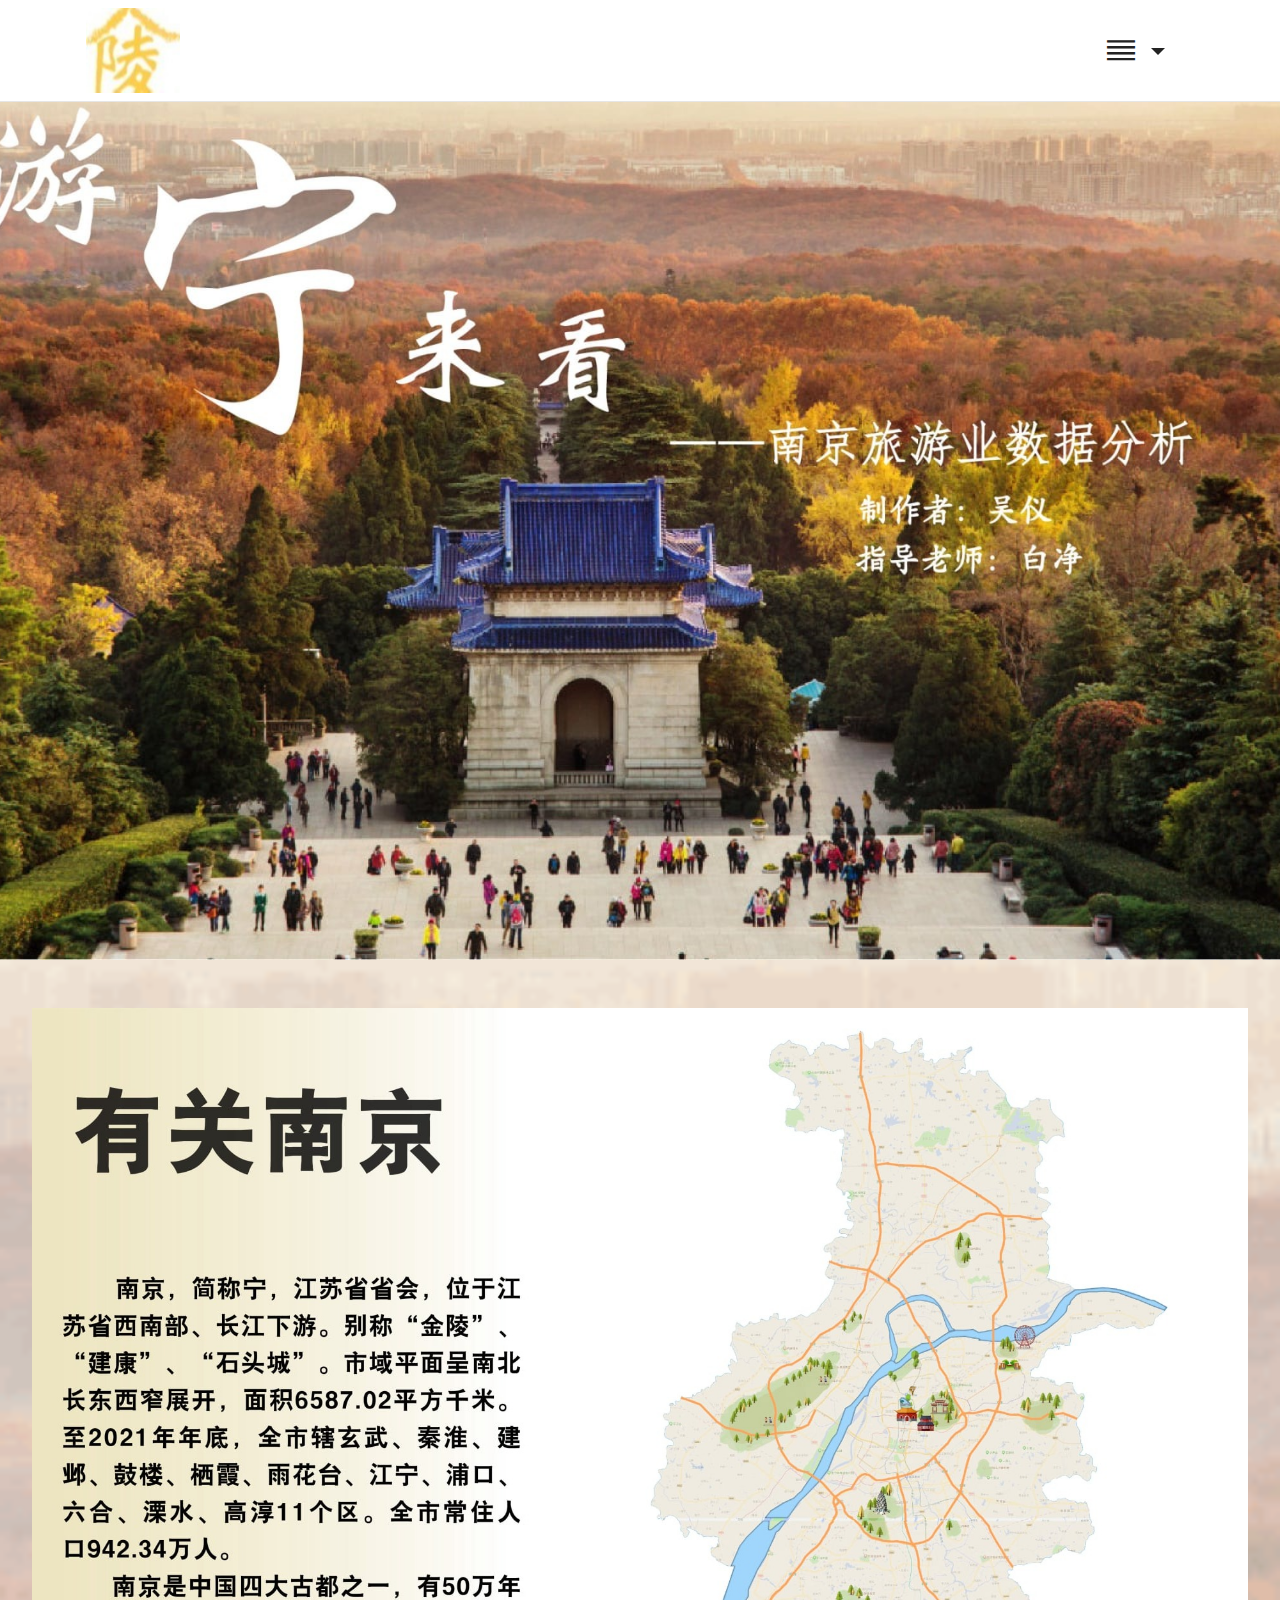
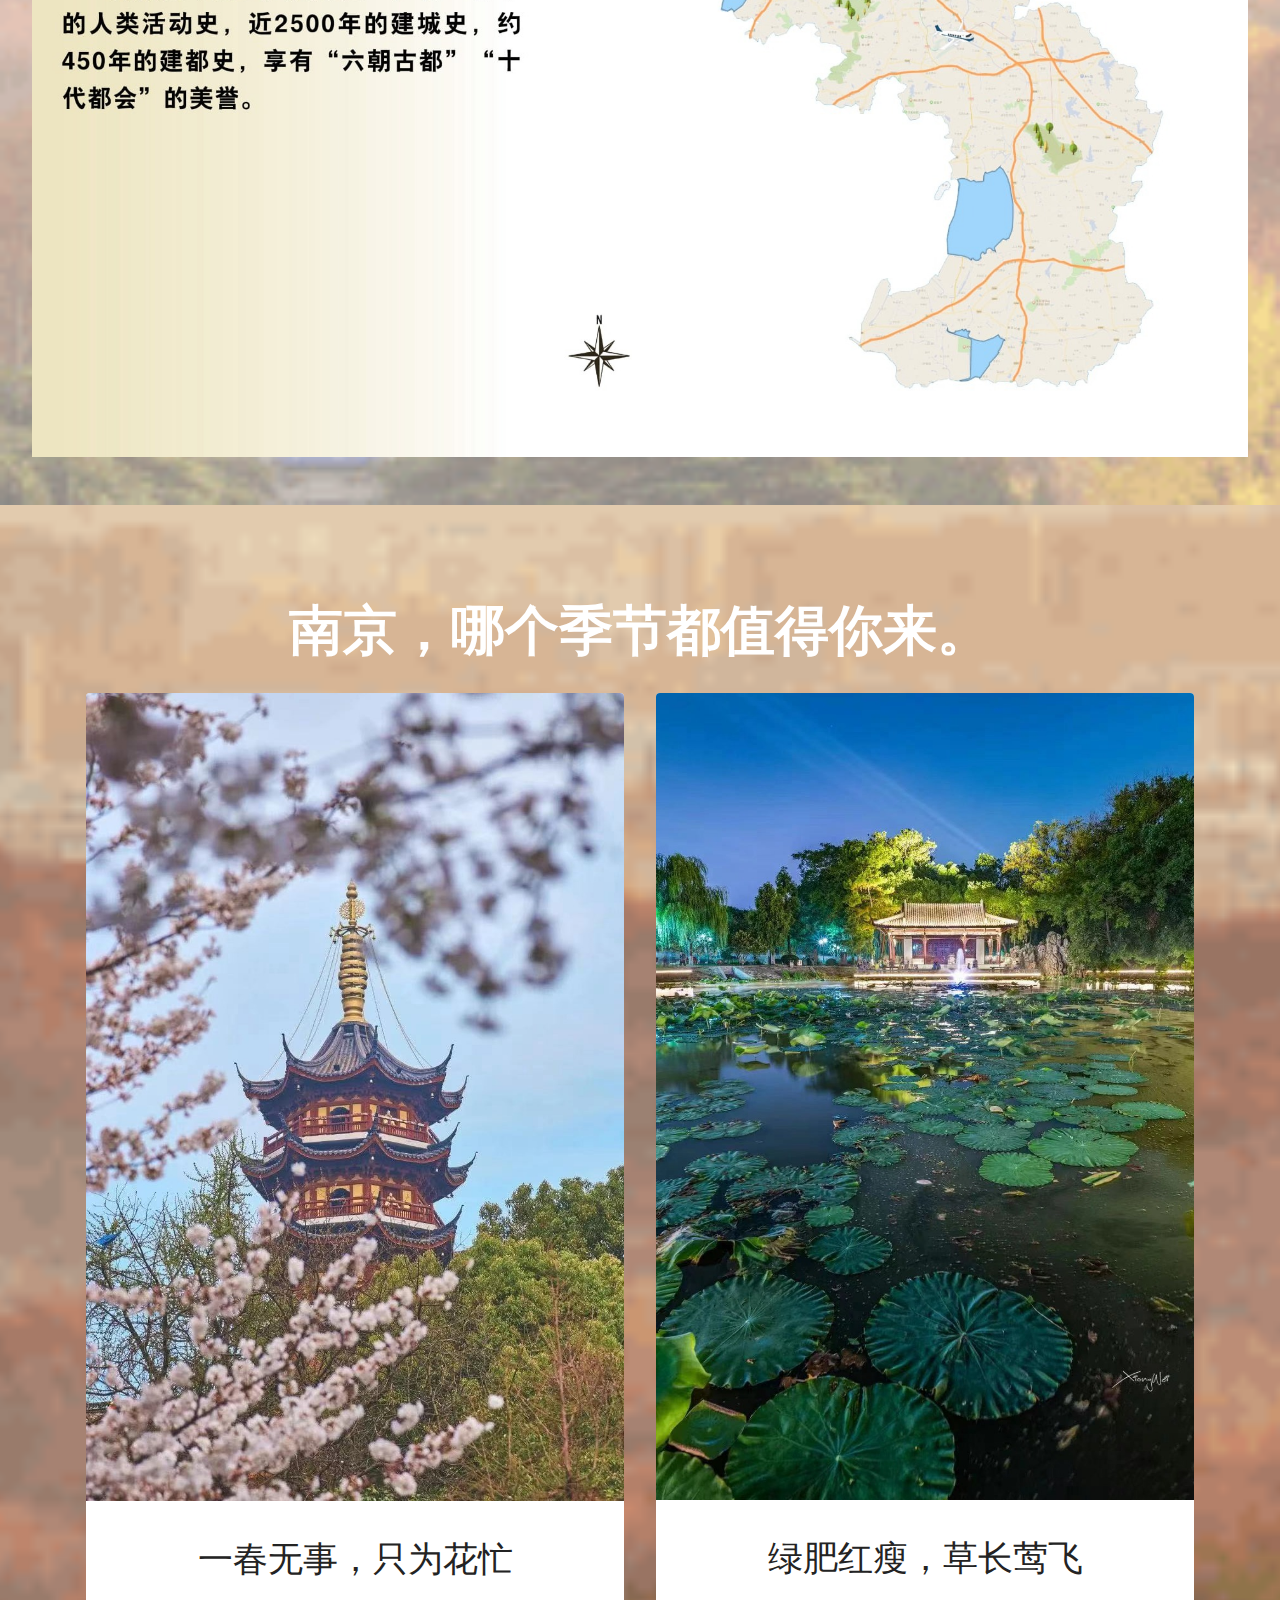
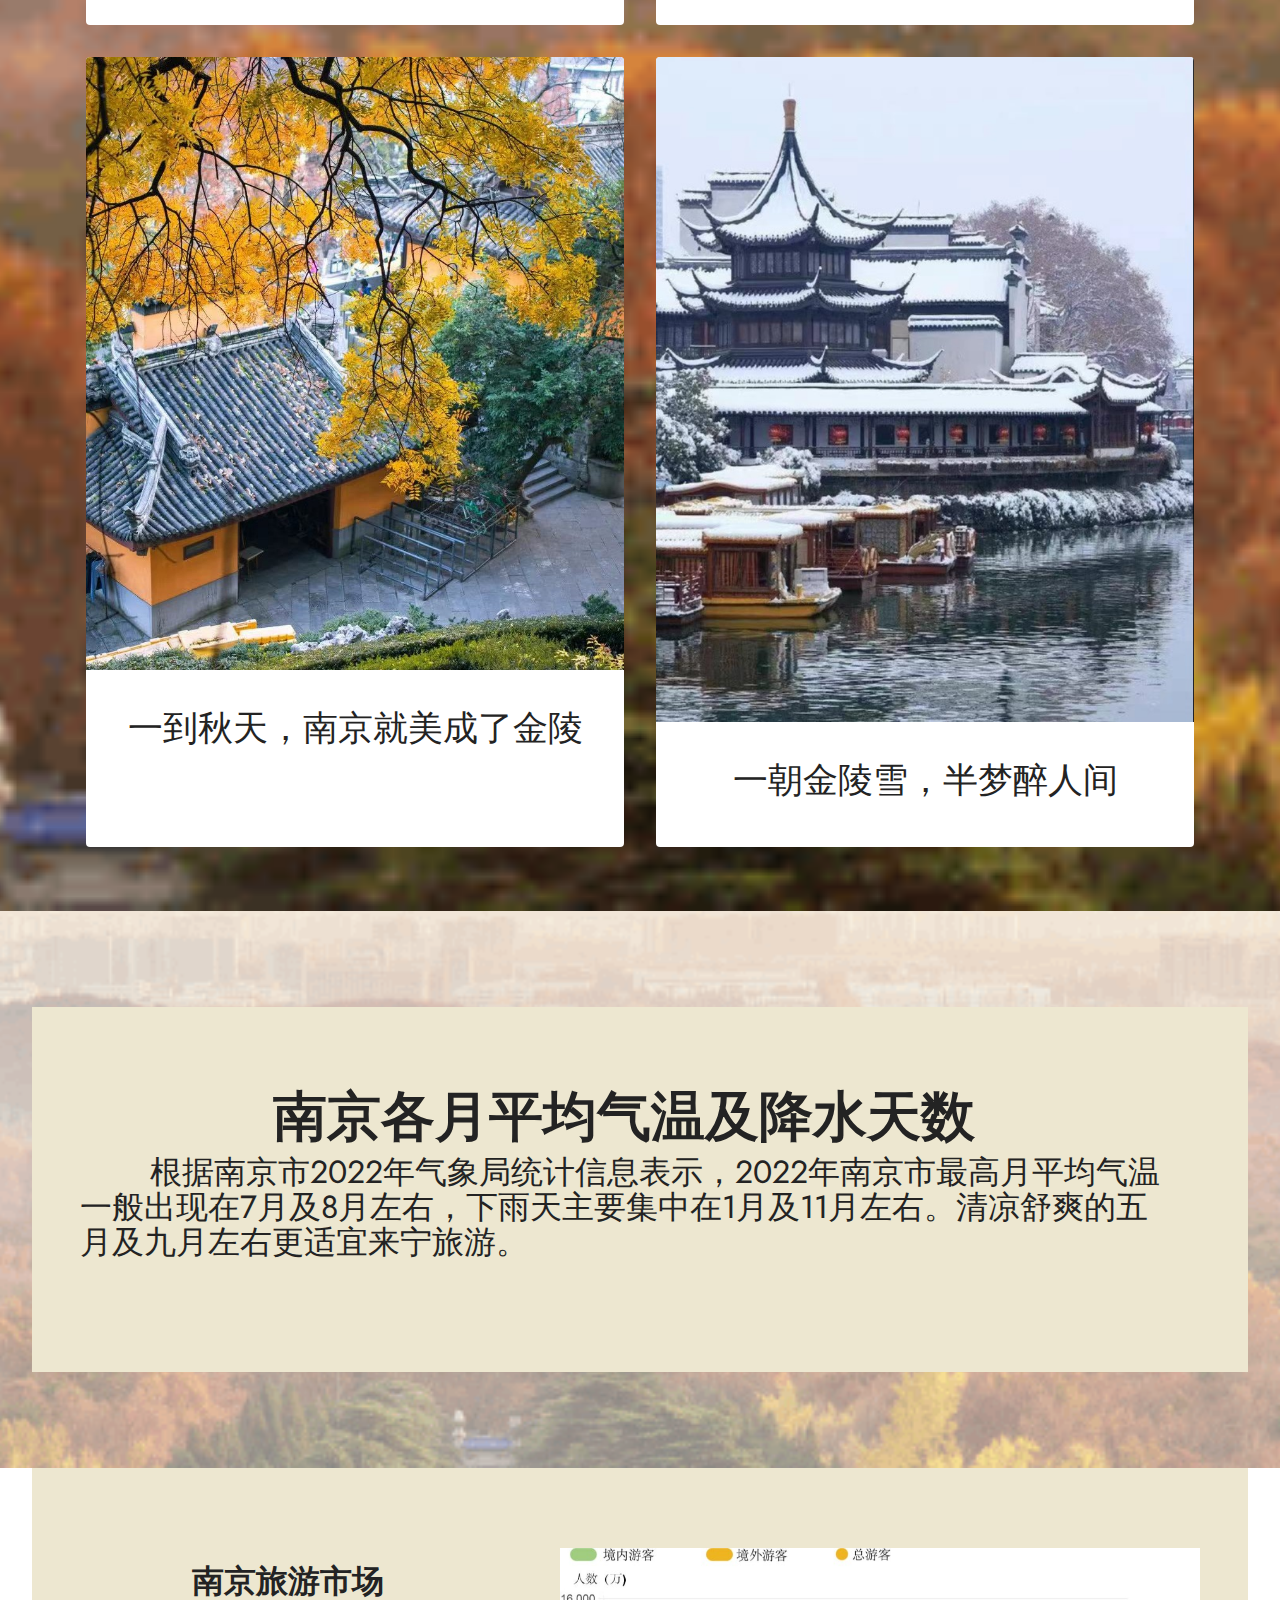
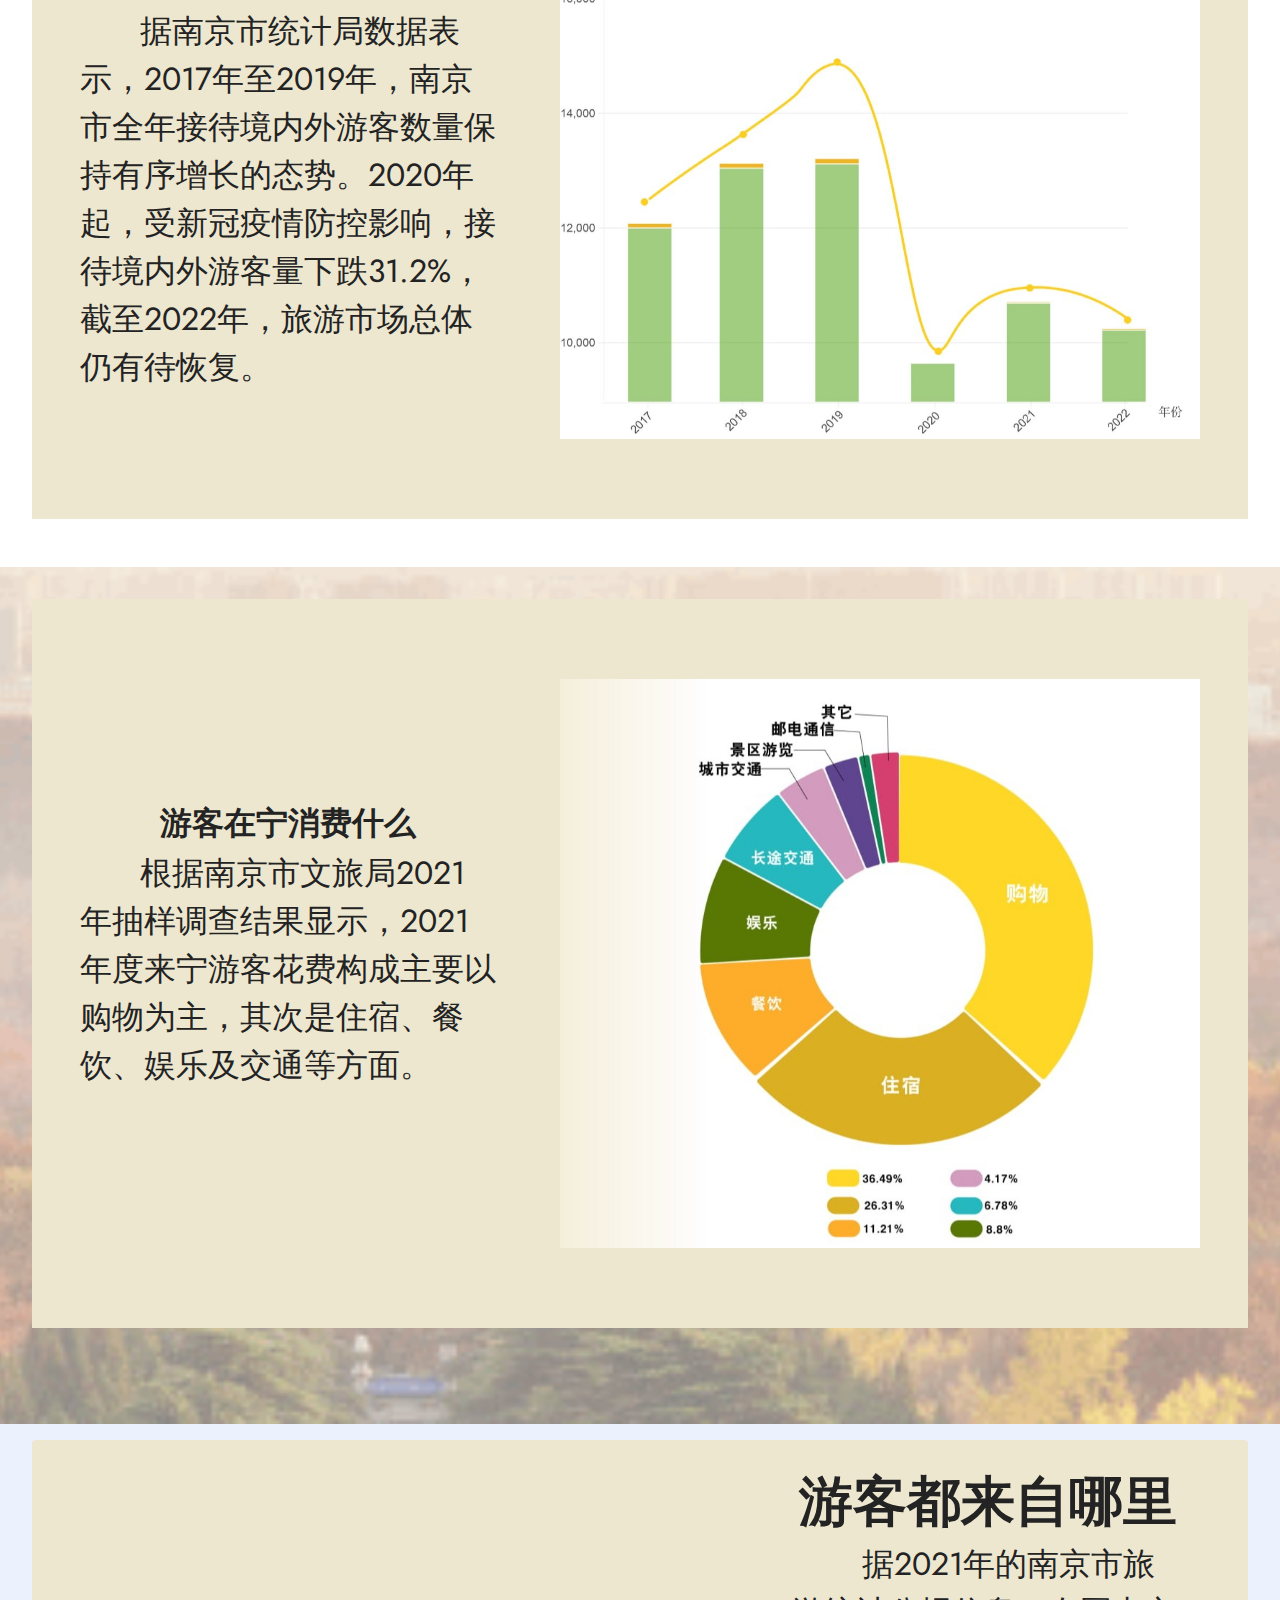
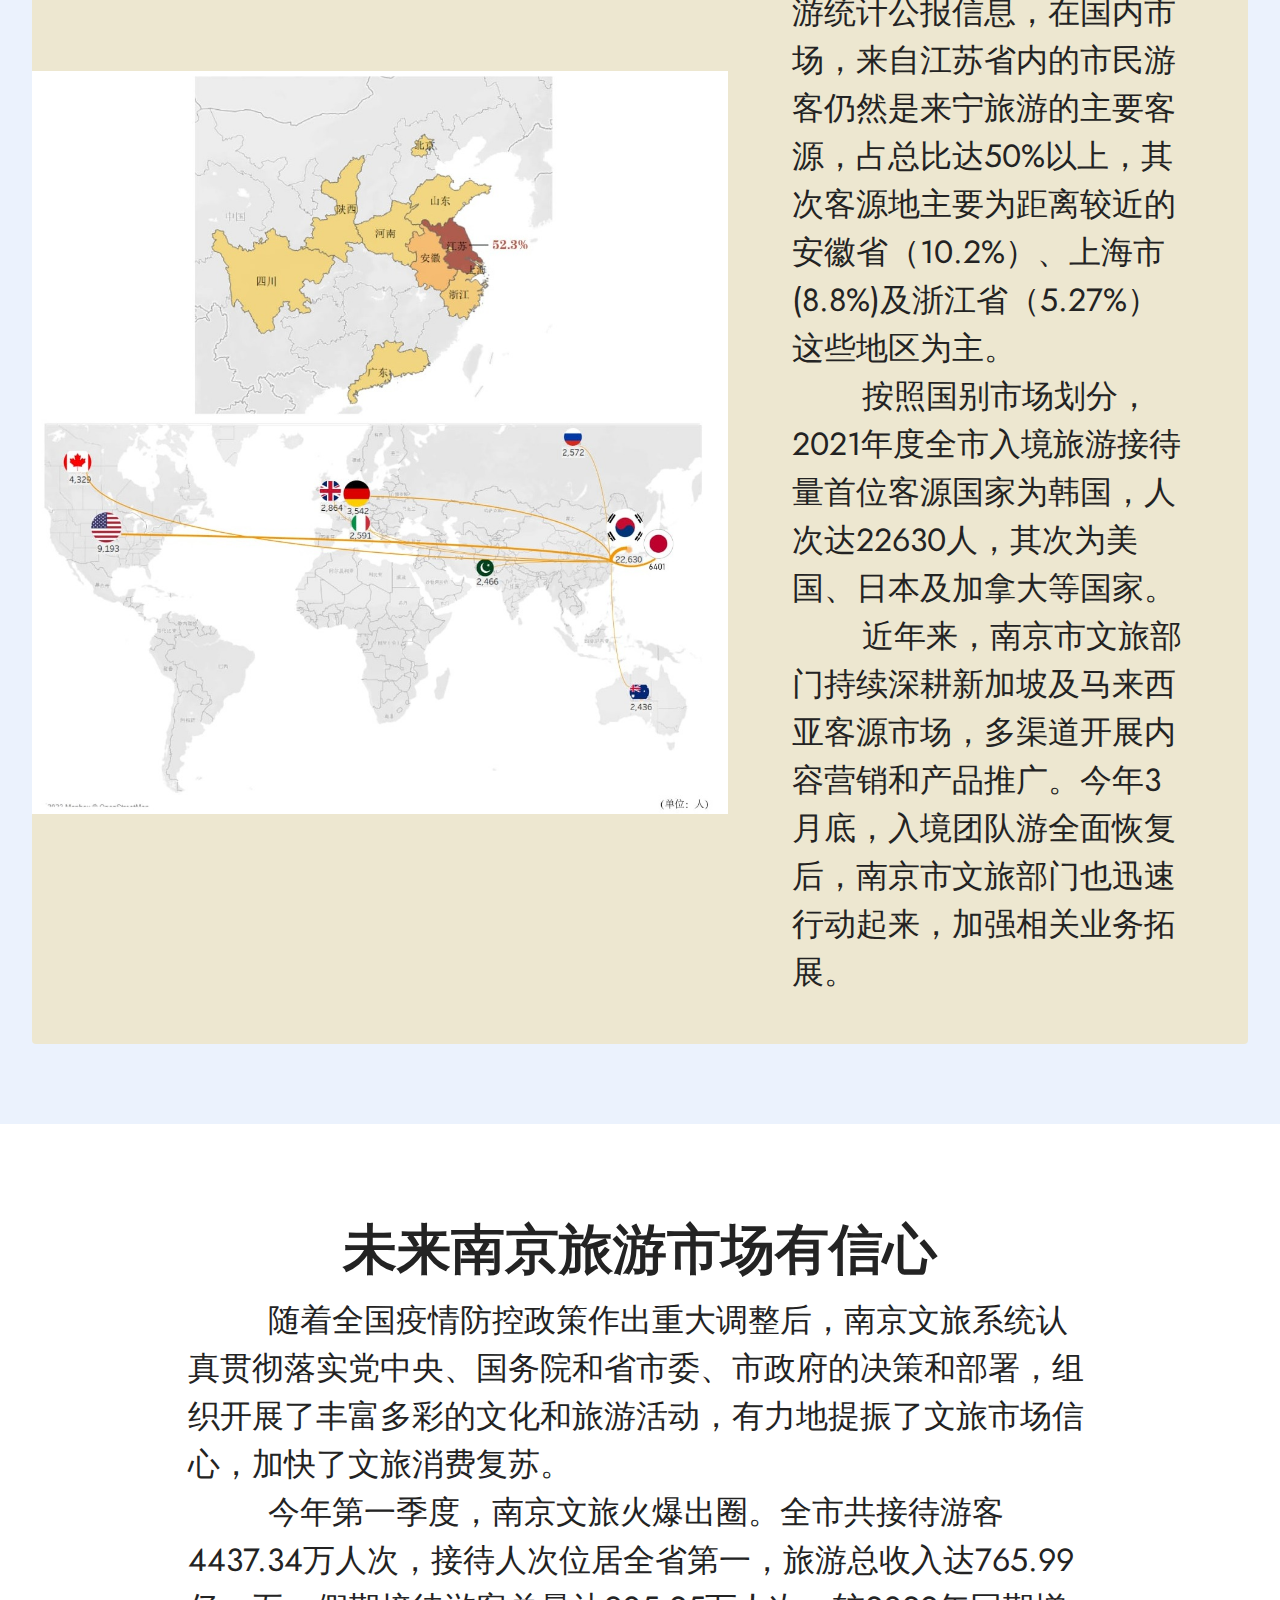
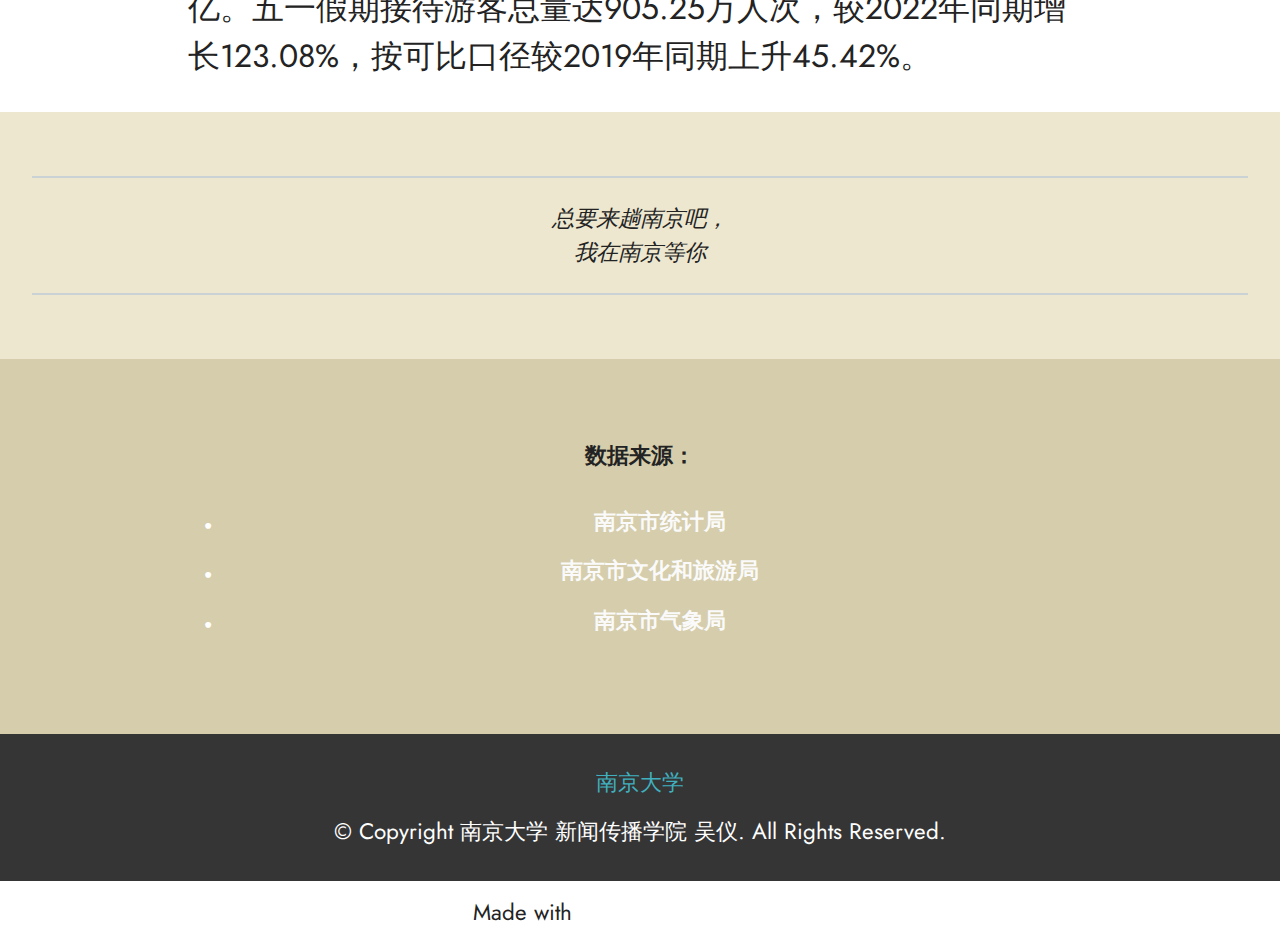
==== commit fe9dad32: "Update index.html" ====
--- a/index.html
+++ b/index.html
@@ -315,6 +315,7 @@
                 <ul class="list mbr-fonts-style display-7">
                     <li><strong>南京市统计局</strong></li>
                     <li><strong>南京市文化和旅游局</strong></li>
+                    <li><strong>南京市气象局</strong></li>
                 </ul>
             </div>
         </div>
@@ -350,4 +351,4 @@
   
   
 </body>
-</html>+</html>
